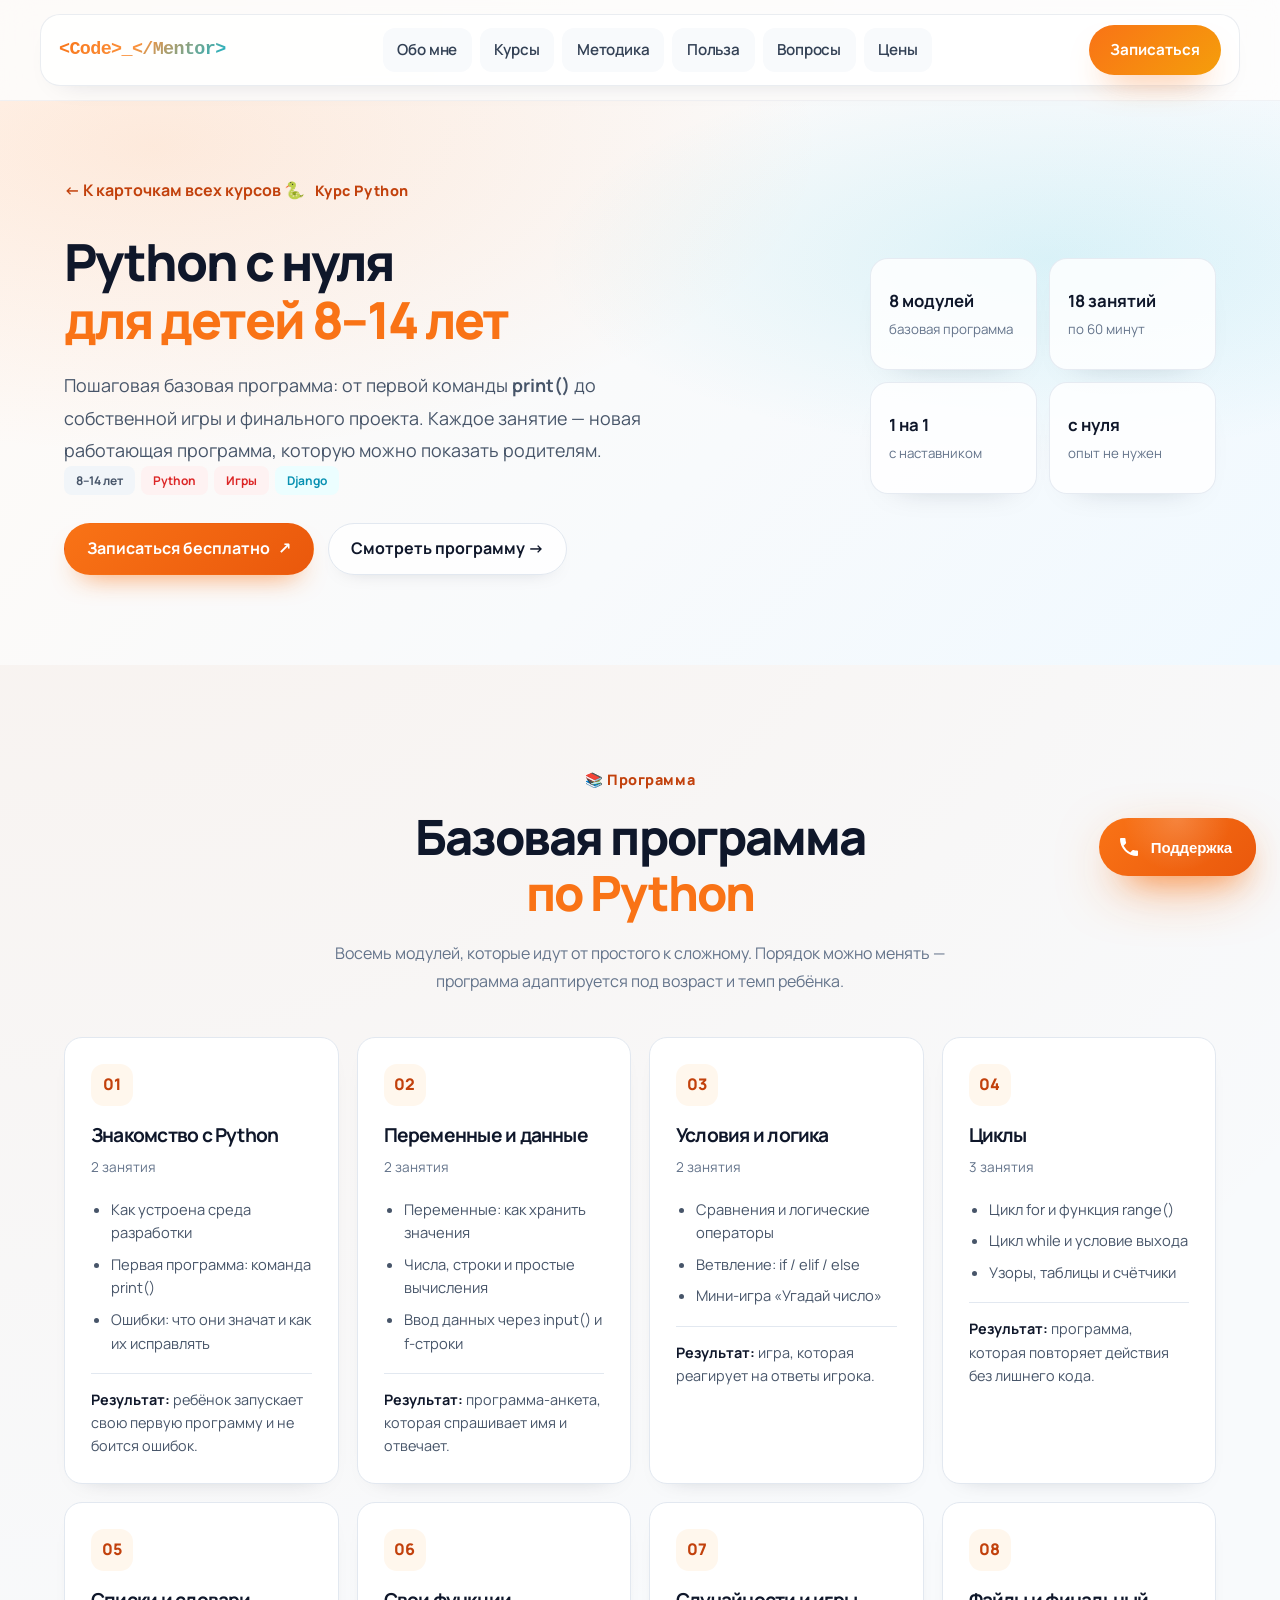
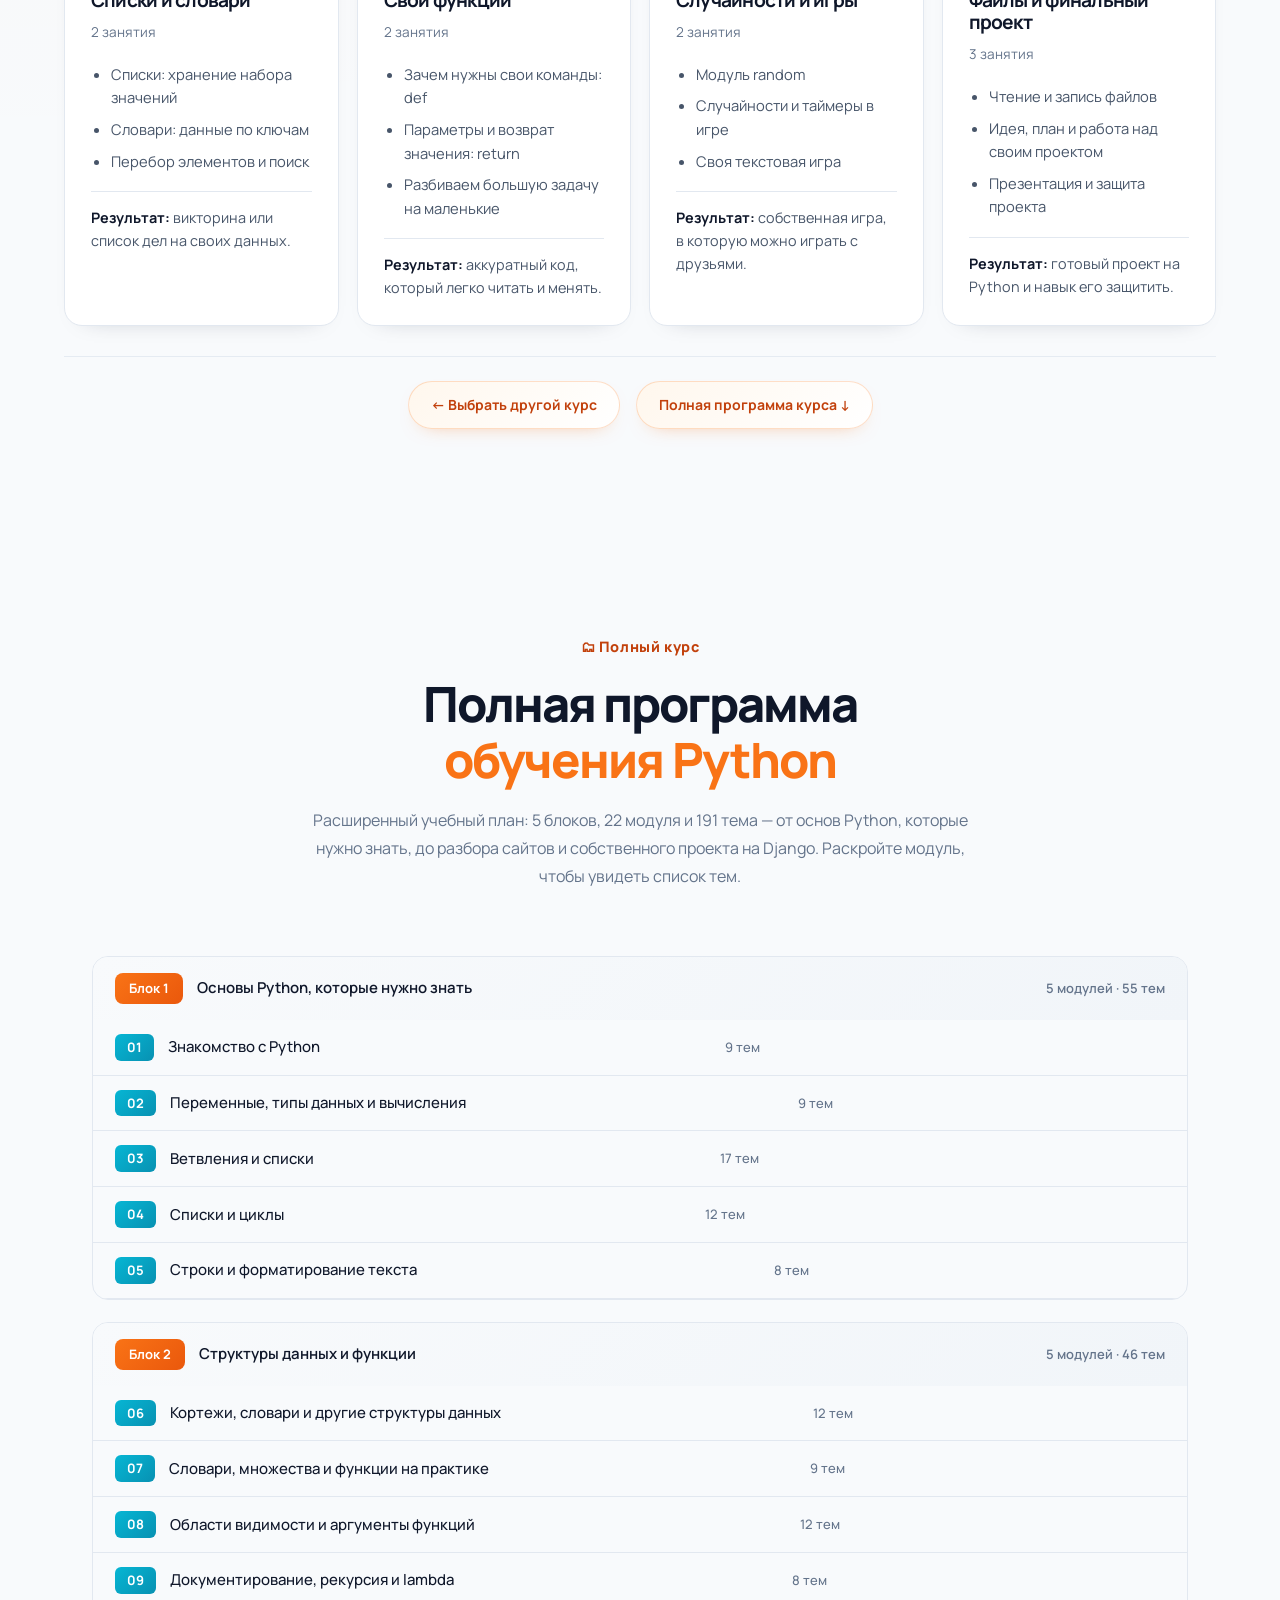
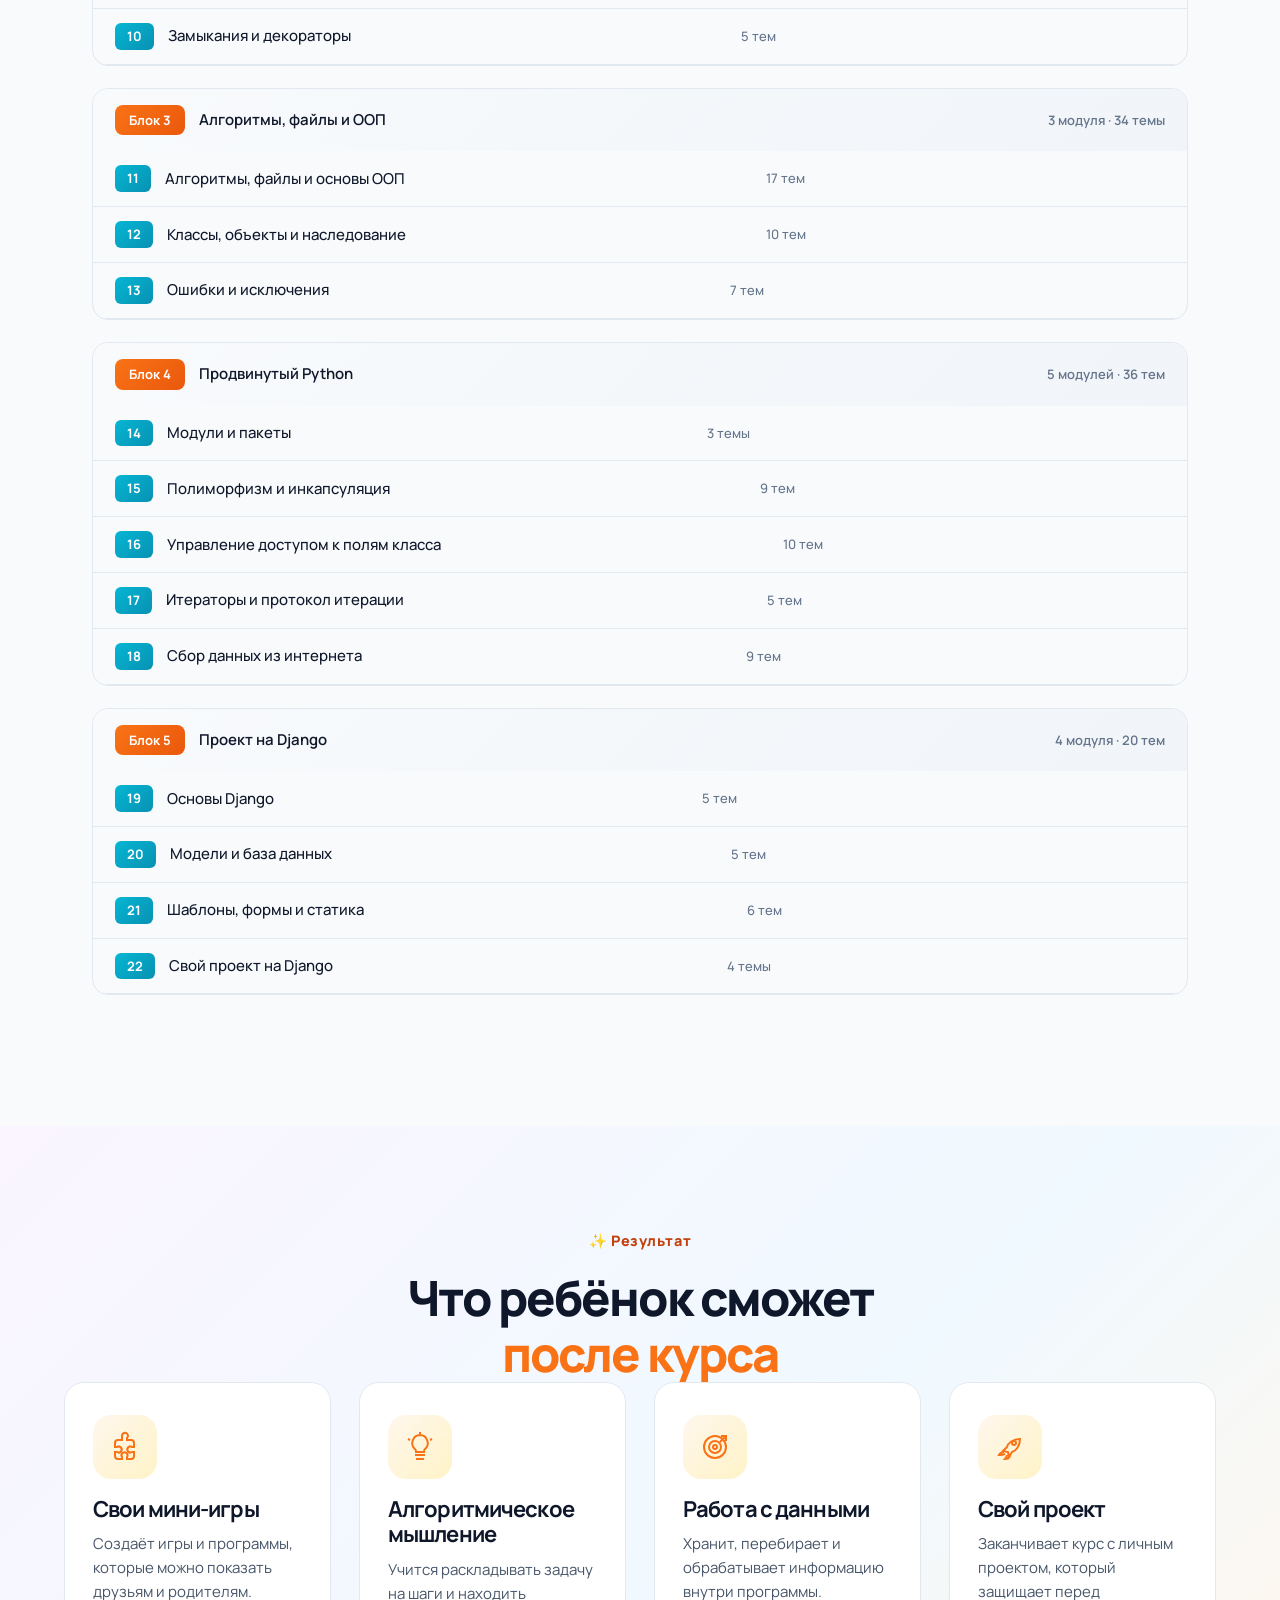
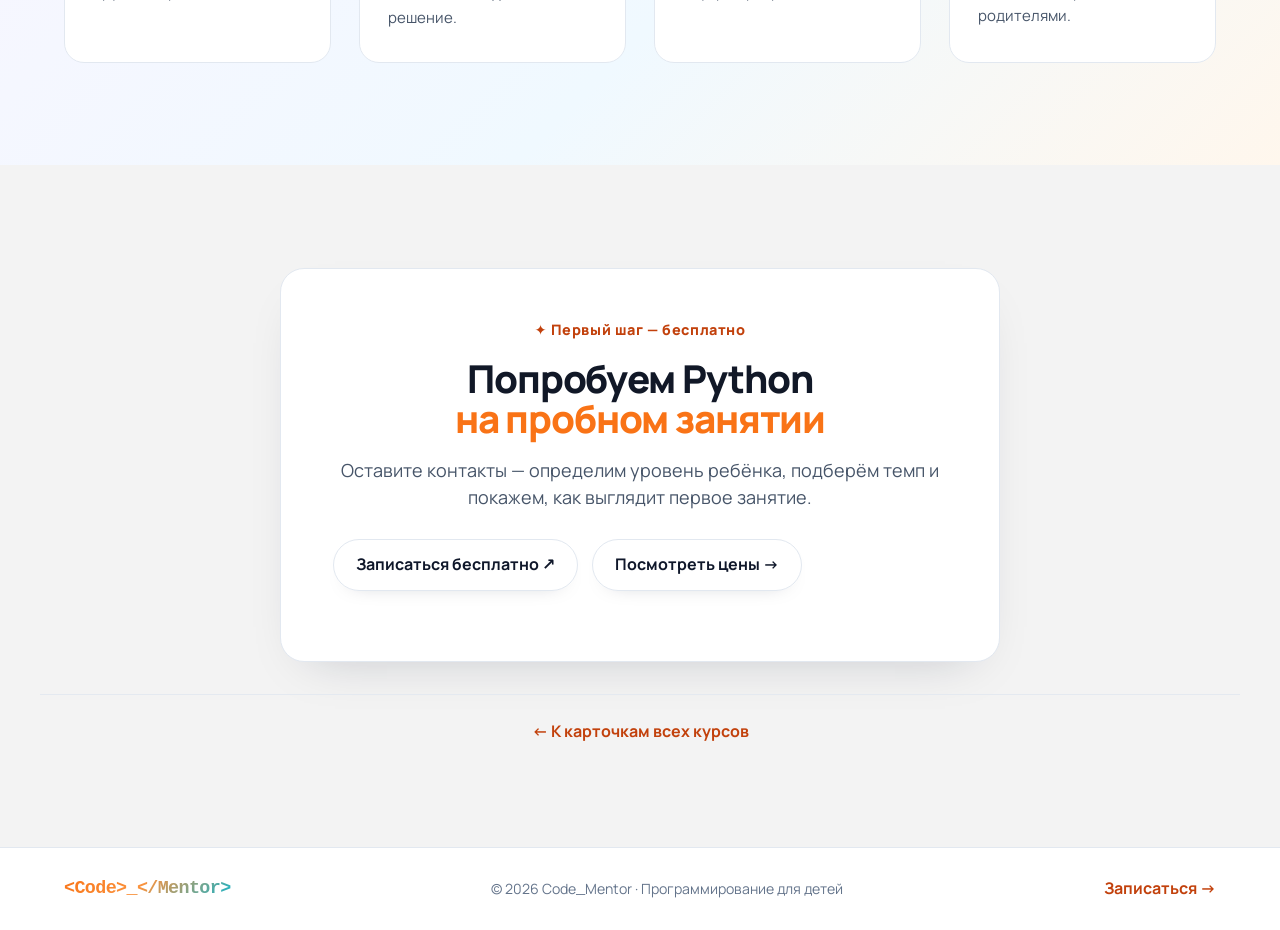
==== python.html @ 169d25e1 "Publish Code Mentor website Co-authored-by: Copilot <223556219+Copilot@users.noreply.github.com>" ====
<!doctype html>
<html lang="ru">

<head>
  <meta charset="utf-8">
  <meta name="viewport" content="width=device-width, initial-scale=1">
  <meta name="description"
    content="Базовая программа курса Python для детей 8–14 лет: 8 модулей от первой команды print() до собственной игры и финального проекта.">
  <title>Курс Python для детей — базовая программа | Code Mentor</title>
  <link rel="preconnect" href="https://fonts.googleapis.com">
  <link rel="preconnect" href="https://fonts.gstatic.com" crossorigin>
  <link href="https://fonts.googleapis.com/css2?family=Manrope:wght@400;500;600;700;800&display=swap" rel="stylesheet">
  <link rel="stylesheet" href="styles.css?v=20261029-5">
</head>

<body>
  <header class="header">
    <div class="container nav">
<a class="logo" href="index.html#home"><span class="logo-mark">&lt;Code&gt;_&lt;/Mentor&gt;</span></a>
      <nav>
        <a href="index.html#about">Обо мне</a>
        <a href="index.html#courses">Курсы</a>
        <a href="index.html#method">Методика</a>
        <a href="index.html#benefits">Польза</a>
        <a href="index.html#faq">Вопросы</a>
        <a href="index.html#prices">Цены</a>
      </nav>
      <a class="nav-button" href="index.html#signup">Записаться</a>
    </div>
  </header>

  <main>
    <section class="hero course-hero" id="python">
      <div class="container">
        <div class="course-intro">
          <a class="back-link" href="index.html#courses">← К карточкам всех курсов</a>
          <div class="eyebrow"><span class="eyebrow-icon" aria-hidden="true">🐍</span> Курс Python</div>
          <h1>Python с нуля<br><span>для детей 8–14 лет</span></h1>
          <p class="hero-text">Пошаговая базовая программа: от первой команды <b>print()</b> до собственной игры и
            финального проекта. Каждое занятие — новая работающая программа, которую можно показать родителям.</p>
          <div class="tech-icons" aria-label="Технологии курса">
            <span class="tech age">8–14 лет</span>
            <span class="tech python">Python</span>
            <span class="tech html">Игры</span>
            <span class="tech django">Django</span>
          </div>
          <div class="actions">
            <a class="btn primary" href="index.html#signup">Записаться бесплатно <b>↗</b></a>
            <a class="btn white" href="#program">Смотреть программу →</a>
          </div>
        </div>

        <div class="course-facts">
          <div><b>8 модулей</b><small>базовая программа</small></div>
          <div><b>18 занятий</b><small>по 60 минут</small></div>
          <div><b>1 на 1</b><small>с наставником</small></div>
          <div><b>с нуля</b><small>опыт не нужен</small></div>
        </div>
      </div>
    </section>

    <section class="section" id="program">
      <div class="container">
        <div class="center">
          <div class="eyebrow">📚 Программа</div>
          <h2>Базовая программа<br><span>по Python</span></h2>
          <p class="muted">Восемь модулей, которые идут от простого к сложному. Порядок можно менять — программа
            адаптируется под возраст и темп ребёнка.</p>
        </div>

        <div class="program-grid">
          <article class="program-card">
            <div class="number">01</div>
            <h3>Знакомство с Python</h3>
            <span class="module-meta">2 занятия</span>
            <ul>
              <li>Как устроена среда разработки</li>
              <li>Первая программа: команда print()</li>
              <li>Ошибки: что они значат и как их исправлять</li>
            </ul>
            <p class="program-result"><b>Результат:</b> ребёнок запускает свою первую программу и не боится ошибок.</p>
          </article>

          <article class="program-card">
            <div class="number">02</div>
            <h3>Переменные и данные</h3>
            <span class="module-meta">2 занятия</span>
            <ul>
              <li>Переменные: как хранить значения</li>
              <li>Числа, строки и простые вычисления</li>
              <li>Ввод данных через input() и f-строки</li>
            </ul>
            <p class="program-result"><b>Результат:</b> программа-анкета, которая спрашивает имя и отвечает.</p>
          </article>

          <article class="program-card">
            <div class="number">03</div>
            <h3>Условия и логика</h3>
            <span class="module-meta">2 занятия</span>
            <ul>
              <li>Сравнения и логические операторы</li>
              <li>Ветвление: if / elif / else</li>
              <li>Мини-игра «Угадай число»</li>
            </ul>
            <p class="program-result"><b>Результат:</b> игра, которая реагирует на ответы игрока.</p>
          </article>

          <article class="program-card">
            <div class="number">04</div>
            <h3>Циклы</h3>
            <span class="module-meta">3 занятия</span>
            <ul>
              <li>Цикл for и функция range()</li>
              <li>Цикл while и условие выхода</li>
              <li>Узоры, таблицы и счётчики</li>
            </ul>
            <p class="program-result"><b>Результат:</b> программа, которая повторяет действия без лишнего кода.</p>
          </article>

          <article class="program-card">
            <div class="number">05</div>
            <h3>Списки и словари</h3>
            <span class="module-meta">2 занятия</span>
            <ul>
              <li>Списки: хранение набора значений</li>
              <li>Словари: данные по ключам</li>
              <li>Перебор элементов и поиск</li>
            </ul>
            <p class="program-result"><b>Результат:</b> викторина или список дел на своих данных.</p>
          </article>

          <article class="program-card">
            <div class="number">06</div>
            <h3>Свои функции</h3>
            <span class="module-meta">2 занятия</span>
            <ul>
              <li>Зачем нужны свои команды: def</li>
              <li>Параметры и возврат значения: return</li>
              <li>Разбиваем большую задачу на маленькие</li>
            </ul>
            <p class="program-result"><b>Результат:</b> аккуратный код, который легко читать и менять.</p>
          </article>

          <article class="program-card">
            <div class="number">07</div>
            <h3>Случайности и игры</h3>
            <span class="module-meta">2 занятия</span>
            <ul>
              <li>Модуль random</li>
              <li>Случайности и таймеры в игре</li>
              <li>Своя текстовая игра</li>
            </ul>
            <p class="program-result"><b>Результат:</b> собственная игра, в которую можно играть с друзьями.</p>
          </article>

          <article class="program-card">
            <div class="number">08</div>
            <h3>Файлы и финальный проект</h3>
            <span class="module-meta">3 занятия</span>
            <ul>
              <li>Чтение и запись файлов</li>
              <li>Идея, план и работа над своим проектом</li>
              <li>Презентация и защита проекта</li>
            </ul>
            <p class="program-result"><b>Результат:</b> готовый проект на Python и навык его защитить.</p>
          </article>
        </div>

        <div class="course-program-actions">
          <a class="btn white" href="index.html#courses">← Выбрать другой курс</a>
          <a class="btn white" href="#full-program">Полная программа курса ↓</a>
        </div>
      </div>
    </section>

    <section class="section" id="full-program">
      <div class="container">
        <div class="center">
          <div class="eyebrow">🗂 Полный курс</div>
          <h2>Полная программа<br><span>обучения Python</span></h2>
          <p class="muted">Расширенный учебный план: 5 блоков, 22 модуля и 191 тема — от основ Python,
            которые нужно знать, до разбора сайтов и собственного проекта на Django. Раскройте модуль,
            чтобы увидеть список тем.</p>
        </div>

          <div class="syllabus">
            <div class="syllabus-block">
              <div class="syllabus-block-head">
                <span class="syllabus-block-num">Блок 1</span>
                <span class="syllabus-block-title">Основы Python, которые нужно знать</span>
                <span class="syllabus-block-count">5 модулей · 55 тем</span>
              </div>
              <details class="syllabus-item">
                <summary>
                  <span class="syllabus-num">01</span>
                  <span class="syllabus-title">Знакомство с Python</span>
                  <span class="syllabus-count">9 тем</span>
                  <span class="syllabus-arrow" aria-hidden="true"></span>
                </summary>
                <ul class="syllabus-topics">
                  <li>Что такое Python и где он применяется</li>
                  <li>Как убедиться, что интерпретатор уже установлен</li>
                  <li>Сильные и слабые стороны языка</li>
                  <li>Первая программа и запуск кода</li>
                  <li>Встроенная среда IDLE</li>
                  <li>Виртуальное окружение проекта</li>
                  <li>Редакторы кода: PyCharm</li>
                  <li>Контроль версий с помощью Git</li>
                  <li>Дополнительные материалы</li>
                </ul>
              </details>
              <details class="syllabus-item">
                <summary>
                  <span class="syllabus-num">02</span>
                  <span class="syllabus-title">Переменные, типы данных и вычисления</span>
                  <span class="syllabus-count">9 тем</span>
                  <span class="syllabus-arrow" aria-hidden="true"></span>
                </summary>
                <ul class="syllabus-topics">
                  <li>Переменные и присваивание значений</li>
                  <li>Основные типы данных</li>
                  <li>Системы счисления</li>
                  <li>Работа с целыми числами</li>
                  <li>Работа с дробными числами</li>
                  <li>Арифметические операции</li>
                  <li>Модуль math</li>
                  <li>Чтение данных с клавиатуры</li>
                  <li>Дополнительные материалы</li>
                </ul>
              </details>
              <details class="syllabus-item">
                <summary>
                  <span class="syllabus-num">03</span>
                  <span class="syllabus-title">Ветвления и списки</span>
                  <span class="syllabus-count">17 тем</span>
                  <span class="syllabus-arrow" aria-hidden="true"></span>
                </summary>
                <ul class="syllabus-topics">
                  <li>Операторы сравнения</li>
                  <li>Условная конструкция if</li>
                  <li>Ветка else</li>
                  <li>Вложенные условия</li>
                  <li>Множественный выбор</li>
                  <li>Логические операторы</li>
                  <li>Тернарная запись условия</li>
                  <li>Знакомство со списками</li>
                  <li>Обращение к элементам списка</li>
                  <li>Добавление элементов</li>
                  <li>Удаление элементов</li>
                  <li>Проверка наличия элемента</li>
                  <li>Длина списка</li>
                  <li>Сложение списков</li>
                  <li>Умножение списка на число</li>
                  <li>Срезы списков</li>
                  <li>Дополнительные материалы</li>
                </ul>
              </details>
              <details class="syllabus-item">
                <summary>
                  <span class="syllabus-num">04</span>
                  <span class="syllabus-title">Списки и циклы</span>
                  <span class="syllabus-count">12 тем</span>
                  <span class="syllabus-arrow" aria-hidden="true"></span>
                </summary>
                <ul class="syllabus-topics">
                  <li>Списки: повторение и новые приёмы</li>
                  <li>Присваивание значений срезам</li>
                  <li>Полезные методы списков</li>
                  <li>Встроенные функции min, max, all, any</li>
                  <li>Зачем нужны циклы</li>
                  <li>Цикл while</li>
                  <li>Дополнительные параметры print</li>
                  <li>Цикл for</li>
                  <li>Функция enumerate()</li>
                  <li>Функция range()</li>
                  <li>Модуль random</li>
                  <li>Дополнительные материалы</li>
                </ul>
              </details>
              <details class="syllabus-item">
                <summary>
                  <span class="syllabus-num">05</span>
                  <span class="syllabus-title">Строки и форматирование текста</span>
                  <span class="syllabus-count">8 тем</span>
                  <span class="syllabus-arrow" aria-hidden="true"></span>
                </summary>
                <ul class="syllabus-topics">
                  <li>Строка как последовательность символов</li>
                  <li>Что общего у строк со списками</li>
                  <li>Собственные методы строк</li>
                  <li>Форматирование текста</li>
                  <li>Метод format()</li>
                  <li>f-строки</li>
                  <li>Кодировки ASCII и UTF-8</li>
                  <li>Дополнительные материалы</li>
                </ul>
              </details>
            </div>
            <div class="syllabus-block">
              <div class="syllabus-block-head">
                <span class="syllabus-block-num">Блок 2</span>
                <span class="syllabus-block-title">Структуры данных и функции</span>
                <span class="syllabus-block-count">5 модулей · 46 тем</span>
              </div>
              <details class="syllabus-item">
                <summary>
                  <span class="syllabus-num">06</span>
                  <span class="syllabus-title">Кортежи, словари и другие структуры данных</span>
                  <span class="syllabus-count">12 тем</span>
                  <span class="syllabus-arrow" aria-hidden="true"></span>
                </summary>
                <ul class="syllabus-topics">
                  <li>Работа с байтами</li>
                  <li>Кортежи</li>
                  <li>Словари: первый взгляд</li>
                  <li>Какие значения подходят на роль ключа</li>
                  <li>Хешируемые типы данных</li>
                  <li>Вложенные структуры</li>
                  <li>Методы словарей</li>
                  <li>Дополнительные типы из модуля collections</li>
                  <li>OrderedDict</li>
                  <li>defaultdict</li>
                  <li>namedtuple</li>
                  <li>Дополнительные материалы</li>
                </ul>
              </details>
              <details class="syllabus-item">
                <summary>
                  <span class="syllabus-num">07</span>
                  <span class="syllabus-title">Словари, множества и функции на практике</span>
                  <span class="syllabus-count">9 тем</span>
                  <span class="syllabus-arrow" aria-hidden="true"></span>
                </summary>
                <ul class="syllabus-topics">
                  <li>Словари на практике</li>
                  <li>OrderedDict</li>
                  <li>Именованные кортежи</li>
                  <li>Операции над множествами</li>
                  <li>Множество set</li>
                  <li>Сравнение множеств</li>
                  <li>Неизменяемое множество frozenset</li>
                  <li>Функции: первый подход</li>
                  <li>Дополнительные материалы</li>
                </ul>
              </details>
              <details class="syllabus-item">
                <summary>
                  <span class="syllabus-num">08</span>
                  <span class="syllabus-title">Области видимости и аргументы функций</span>
                  <span class="syllabus-count">12 тем</span>
                  <span class="syllabus-arrow" aria-hidden="true"></span>
                </summary>
                <ul class="syllabus-topics">
                  <li>Локальные и глобальные переменные</li>
                  <li>Как передаются аргументы</li>
                  <li>Правило поиска имён LEGB</li>
                  <li>Именованные параметры</li>
                  <li>Значения по умолчанию</li>
                  <li>Переменное число позиционных аргументов</li>
                  <li>Переменное число именованных аргументов</li>
                  <li>Нюансы работы с аргументами</li>
                  <li>Распаковка кортежа в аргументы</li>
                  <li>Распаковка словаря в аргументы</li>
                  <li>Особенности использования функций</li>
                  <li>Дополнительные материалы</li>
                </ul>
              </details>
              <details class="syllabus-item">
                <summary>
                  <span class="syllabus-num">09</span>
                  <span class="syllabus-title">Документирование, рекурсия и lambda</span>
                  <span class="syllabus-count">8 тем</span>
                  <span class="syllabus-arrow" aria-hidden="true"></span>
                </summary>
                <ul class="syllabus-topics">
                  <li>Функция как аргумент другой функции</li>
                  <li>Документирование кода</li>
                  <li>Аннотации типов</li>
                  <li>Рекурсия: основные идеи</li>
                  <li>Анонимные функции lambda</li>
                  <li>Функции map, filter, zip</li>
                  <li>Генераторы и yield</li>
                  <li>Дополнительные материалы</li>
                </ul>
              </details>
              <details class="syllabus-item">
                <summary>
                  <span class="syllabus-num">10</span>
                  <span class="syllabus-title">Замыкания и декораторы</span>
                  <span class="syllabus-count">5 тем</span>
                  <span class="syllabus-arrow" aria-hidden="true"></span>
                </summary>
                <ul class="syllabus-topics">
                  <li>Замыкания</li>
                  <li>Декоратор без параметров</li>
                  <li>Декоратор с параметрами</li>
                  <li>Полезные приёмы и рекомендации</li>
                  <li>Дополнительные материалы</li>
                </ul>
              </details>
            </div>
            <div class="syllabus-block">
              <div class="syllabus-block-head">
                <span class="syllabus-block-num">Блок 3</span>
                <span class="syllabus-block-title">Алгоритмы, файлы и ООП</span>
                <span class="syllabus-block-count">3 модуля · 34 темы</span>
              </div>
              <details class="syllabus-item">
                <summary>
                  <span class="syllabus-num">11</span>
                  <span class="syllabus-title">Алгоритмы, файлы и основы ООП</span>
                  <span class="syllabus-count">17 тем</span>
                  <span class="syllabus-arrow" aria-hidden="true"></span>
                </summary>
                <ul class="syllabus-topics">
                  <li>Что такое алгоритм</li>
                  <li>Оценка сложности алгоритмов</li>
                  <li>Сортировка пузырьком</li>
                  <li>Линейный поиск</li>
                  <li>Бинарный поиск</li>
                  <li>Как выглядят разные сортировки</li>
                  <li>Файлы: основные понятия</li>
                  <li>Чтение и запись файлов</li>
                  <li>Менеджер контекста</li>
                  <li>Зачем нужно ООП</li>
                  <li>Принципы ООП</li>
                  <li>Полиморфизм</li>
                  <li>Инкапсуляция</li>
                  <li>Наследование</li>
                  <li>Абстракция</li>
                  <li>Классы и объекты</li>
                  <li>Дополнительные материалы</li>
                </ul>
              </details>
              <details class="syllabus-item">
                <summary>
                  <span class="syllabus-num">12</span>
                  <span class="syllabus-title">Классы, объекты и наследование</span>
                  <span class="syllabus-count">10 тем</span>
                  <span class="syllabus-arrow" aria-hidden="true"></span>
                </summary>
                <ul class="syllabus-topics">
                  <li>Класс и объект</li>
                  <li>Создание собственного класса</li>
                  <li>Атрибуты класса и экземпляра</li>
                  <li>Методы экземпляра</li>
                  <li>Изменение класса на ходу</li>
                  <li>Статические методы и методы класса</li>
                  <li>Конструирование объектов</li>
                  <li>Наследование</li>
                  <li>Ромбовидное наследование</li>
                  <li>Дополнительные материалы</li>
                </ul>
              </details>
              <details class="syllabus-item">
                <summary>
                  <span class="syllabus-num">13</span>
                  <span class="syllabus-title">Ошибки и исключения</span>
                  <span class="syllabus-count">7 тем</span>
                  <span class="syllabus-arrow" aria-hidden="true"></span>
                </summary>
                <ul class="syllabus-topics">
                  <li>Синтаксические ошибки и исключения</li>
                  <li>Зачем нужна обработка исключений</li>
                  <li>Конструкция try — except — else — finally</li>
                  <li>Операторы assert и raise</li>
                  <li>Практика применения try</li>
                  <li>Собственные исключения</li>
                  <li>Дополнительные материалы</li>
                </ul>
              </details>
            </div>
            <div class="syllabus-block">
              <div class="syllabus-block-head">
                <span class="syllabus-block-num">Блок 4</span>
                <span class="syllabus-block-title">Продвинутый Python</span>
                <span class="syllabus-block-count">5 модулей · 36 тем</span>
              </div>
              <details class="syllabus-item">
                <summary>
                  <span class="syllabus-num">14</span>
                  <span class="syllabus-title">Модули и пакеты</span>
                  <span class="syllabus-count">3 темы</span>
                  <span class="syllabus-arrow" aria-hidden="true"></span>
                </summary>
                <ul class="syllabus-topics">
                  <li>Как устроен модуль</li>
                  <li>Создание пакетов</li>
                  <li>Импорт и подключение</li>
                </ul>
              </details>
              <details class="syllabus-item">
                <summary>
                  <span class="syllabus-num">15</span>
                  <span class="syllabus-title">Полиморфизм и инкапсуляция</span>
                  <span class="syllabus-count">9 тем</span>
                  <span class="syllabus-arrow" aria-hidden="true"></span>
                </summary>
                <ul class="syllabus-topics">
                  <li>Полиморфизм на практике</li>
                  <li>Перегрузка операторов</li>
                  <li>Перегрузка операторов сравнения</li>
                  <li>Инкапсуляция в действии</li>
                  <li>Три уровня доступа</li>
                  <li>Публичный уровень</li>
                  <li>Защищённый уровень</li>
                  <li>Приватный уровень</li>
                  <li>Дополнительные материалы</li>
                </ul>
              </details>
              <details class="syllabus-item">
                <summary>
                  <span class="syllabus-num">16</span>
                  <span class="syllabus-title">Управление доступом к полям класса</span>
                  <span class="syllabus-count">10 тем</span>
                  <span class="syllabus-arrow" aria-hidden="true"></span>
                </summary>
                <ul class="syllabus-topics">
                  <li>Работа с атрибутами объектов</li>
                  <li>Специальные методы для атрибутов</li>
                  <li>Метод __getattr__</li>
                  <li>Функции getattr() и hasattr()</li>
                  <li>Метод __getattribute__</li>
                  <li>Метод __setattr__ и функция setattr()</li>
                  <li>Метод __delattr__</li>
                  <li>Свойства property</li>
                  <li>Дескрипторы и методы доступа</li>
                  <li>Геттер, сеттер и делитер</li>
                </ul>
              </details>
              <details class="syllabus-item">
                <summary>
                  <span class="syllabus-num">17</span>
                  <span class="syllabus-title">Итераторы и протокол итерации</span>
                  <span class="syllabus-count">5 тем</span>
                  <span class="syllabus-arrow" aria-hidden="true"></span>
                </summary>
                <ul class="syllabus-topics">
                  <li>Что такое итератор</li>
                  <li>Объекты среза slice()</li>
                  <li>Итерация на практике</li>
                  <li>Как сделать класс итерируемым</li>
                  <li>Дополнительные материалы</li>
                </ul>
              </details>
              <details class="syllabus-item">
                <summary>
                  <span class="syllabus-num">18</span>
                  <span class="syllabus-title">Сбор данных из интернета</span>
                  <span class="syllabus-count">9 тем</span>
                  <span class="syllabus-arrow" aria-hidden="true"></span>
                </summary>
                <ul class="syllabus-topics">
                  <li>Что такое парсинг сайтов</li>
                  <li>Какие бывают сайты по способу генерации контента</li>
                  <li>Эмуляция браузера через selenium</li>
                  <li>Библиотека requests и интернет-запросы</li>
                  <li>Разбор HTML и XML через Beautiful Soup</li>
                  <li>Извлечение данных со страницы</li>
                  <li>Сохранение результатов в CSV</li>
                  <li>Хранение данных в базе SQLite</li>
                  <li>Дополнительные материалы</li>
                </ul>
              </details>
            </div>
            <div class="syllabus-block">
              <div class="syllabus-block-head">
                <span class="syllabus-block-num">Блок 5</span>
                <span class="syllabus-block-title">Проект на Django</span>
                <span class="syllabus-block-count">4 модуля · 20 тем</span>
              </div>
              <details class="syllabus-item">
                <summary>
                  <span class="syllabus-num">19</span>
                  <span class="syllabus-title">Основы Django</span>
                  <span class="syllabus-count">5 тем</span>
                  <span class="syllabus-arrow" aria-hidden="true"></span>
                </summary>
                <ul class="syllabus-topics">
                  <li>Что такое Django и зачем он нужен</li>
                  <li>Установка и структура проекта</li>
                  <li>Запуск сервера разработки</li>
                  <li>Маршрутизация запросов (URL)</li>
                  <li>Первое приложение</li>
                </ul>
              </details>
              <details class="syllabus-item">
                <summary>
                  <span class="syllabus-num">20</span>
                  <span class="syllabus-title">Модели и база данных</span>
                  <span class="syllabus-count">5 тем</span>
                  <span class="syllabus-arrow" aria-hidden="true"></span>
                </summary>
                <ul class="syllabus-topics">
                  <li>Что такое модель данных</li>
                  <li>Настройка базы данных</li>
                  <li>Миграции</li>
                  <li>Связи между моделями</li>
                  <li>Админ-панель Django</li>
                </ul>
              </details>
              <details class="syllabus-item">
                <summary>
                  <span class="syllabus-num">21</span>
                  <span class="syllabus-title">Шаблоны, формы и статика</span>
                  <span class="syllabus-count">6 тем</span>
                  <span class="syllabus-arrow" aria-hidden="true"></span>
                </summary>
                <ul class="syllabus-topics">
                  <li>Шаблоны и вывод данных</li>
                  <li>Наследование шаблонов</li>
                  <li>Формы и проверка данных</li>
                  <li>Пользователи и вход на сайт</li>
                  <li>Подключение стилей и изображений</li>
                  <li>Отправка писем</li>
                </ul>
              </details>
              <details class="syllabus-item">
                <summary>
                  <span class="syllabus-num">22</span>
                  <span class="syllabus-title">Свой проект на Django</span>
                  <span class="syllabus-count">4 темы</span>
                  <span class="syllabus-arrow" aria-hidden="true"></span>
                </summary>
                <ul class="syllabus-topics">
                  <li>Идея и план проекта</li>
                  <li>Разработка основных страниц</li>
                  <li>Тестирование и доработка</li>
                  <li>Защита проекта</li>
                </ul>
              </details>
            </div>
          </div>
      </div>
    </section>

    <section class="section lavender" id="skills">
      <div class="container">
        <div class="center">
          <div class="eyebrow">✨ Результат</div>
          <h2>Что ребёнок сможет<br><span>после курса</span></h2>
        </div>
        <div class="benefits">
          <div><span class="benefit-icon" aria-hidden="true">
              <svg viewBox="0 0 32 32">
                <path
                  d="M13 5a3 3 0 1 1 5 2v2h4a3 3 0 0 1 3 3v4h-2a3 3 0 1 0 0 5h2v4a3 3 0 0 1-3 3h-4v-2a3 3 0 1 0-5 0v2H9a3 3 0 0 1-3-3v-4h2a3 3 0 1 0 0-5H6v-4a3 3 0 0 1 3-3h4V5Z" />
              </svg>
            </span>
            <h3>Свои мини-игры</h3>
            <p>Создаёт игры и программы, которые можно показать друзьям и родителям.</p>
          </div>
          <div><span class="benefit-icon" aria-hidden="true">
              <svg viewBox="0 0 32 32">
                <path d="M11 24h10M12 28h8M16 4a8 8 0 0 0-5 14c1 .8 1 2 1 3h8c0-1 0-2.2 1-3a8 8 0 0 0-5-14Z" />
                <path d="M16 1v2M4 8l2 1M28 8l-2 1" />
              </svg>
            </span>
            <h3>Алгоритмическое мышление</h3>
            <p>Учится раскладывать задачу на шаги и находить решение.</p>
          </div>
          <div><span class="benefit-icon" aria-hidden="true">
              <svg viewBox="0 0 32 32">
                <circle cx="16" cy="16" r="11" />
                <circle cx="16" cy="16" r="6" />
                <circle cx="16" cy="16" r="2" />
                <path d="m21 11 6-6M22 5h5v5" />
              </svg>
            </span>
            <h3>Работа с данными</h3>
            <p>Хранит, перебирает и обрабатывает информацию внутри программы.</p>
          </div>
          <div><span class="benefit-icon" aria-hidden="true">
              <svg viewBox="0 0 32 32">
                <path d="M18 21c4-1 8-6 8-13-7 0-12 4-13 8l-4 4 5 1 1 5 3-5Z" />
                <circle cx="20" cy="12" r="2" />
                <path d="M10 21c-2 0-4 1-5 3 2 0 4 0 6-1M13 24c0 2-1 3-2 4 2 0 4-1 5-3" />
              </svg>
            </span>
            <h3>Свой проект</h3>
            <p>Заканчивает курс с личным проектом, который защищает перед родителями.</p>
          </div>
        </div>
      </div>
    </section>

    <section class="section signup" id="cta">
      <div class="container signup-card">
        <div>
          <div class="eyebrow light">✦ Первый шаг — бесплатно</div>
          <h2>Попробуем Python<br><span>на пробном занятии</span></h2>
          <p>Оставите контакты — определим уровень ребёнка, подберём темп и покажем, как выглядит первое занятие.</p>
        </div>
        <div class="actions">
          <a class="btn white" href="index.html#signup">Записаться бесплатно ↗</a>
          <a class="btn white" href="index.html#prices">Посмотреть цены →</a>
        </div>
      </div>
      <div class="container back-row">
        <a class="back-link" href="index.html#courses">← К карточкам всех курсов</a>
      </div>
    </section>
  </main>

  <footer>
    <div class="container footer-inner"><a class="logo" href="index.html#home"><span class="logo-mark">&lt;Code&gt;_&lt;/Mentor&gt;</span></a><span>© 2026 Code_Mentor · Программирование для детей</span><a
        href="index.html#signup">Записаться →</a>
    </div>
  </footer>

  <aside class="contact-widget" aria-label="Контакты преподавателя">
    <div class="contact-panel" id="contactPanel" hidden>
      <button class="contact-close" type="button" aria-label="Закрыть окно контактов">×</button>
      <span class="contact-kicker">Связаться со мной</span>
      <h2>Обсудим занятия<br><span>для вашего ребёнка</span></h2>
      <p>Расскажите о возрасте и интересах ребёнка — подберём подходящий формат обучения.</p>
      <a class="contact-action" href="index.html#signup">Оставить заявку <span>↗</span></a>
    </div>
    <button class="contact-toggle" type="button" aria-expanded="false" aria-controls="contactPanel">
      <span class="contact-toggle-icon" aria-hidden="true">✦</span>
      <span>Контакты</span>
    </button>
  </aside>

  <script src="script.js"></script>
  <div class="support-widget" id="supportWidget">
    <div class="support-panel" id="supportPanel">
      <div class="support-header">
        <div class="support-header-avatar">&lt;/&gt;</div>
        <div class="support-header-info">
          <div class="support-header-title">Поддержка</div>
          <div class="support-header-brand"><span>&lt;Code&gt;_</span><span>&lt;/Mentor&gt;</span></div>
          <div class="support-header-status"><span class="support-header-dot"></span><span>Онлайн</span></div>
        </div>
        <button class="support-header-close" type="button" id="supportClose" aria-label="Свернуть">
          <svg width="18" height="18" viewBox="0 0 18 18" fill="currentColor"><path d="M4.5 7.5L9 12l4.5-4.5" stroke="currentColor" stroke-width="1.5" stroke-linecap="round" stroke-linejoin="round" fill="none"/></svg>
        </button>
      </div>
      <div class="support-tabs" role="tablist">
        <button class="support-tab active" type="button" data-tab="contacts" role="tab" aria-selected="true">
          <svg viewBox="0 0 24 24" fill="currentColor"><path d="M6.62 10.79a15.05 15.05 0 0 0 6.59 6.59l2.2-2.2a1 1 0 0 1 1.01-.24 11.36 11.36 0 0 0 3.58.57 1 1 0 0 1 1 1V20a1 1 0 0 1-1 1A17 17 0 0 1 3 4a1 1 0 0 1 1-1h3.5a1 1 0 0 1 1 1 11.36 11.36 0 0 0 .57 3.58 1 1 0 0 1-.24 1.01Z"/></svg>Контакты
        </button>
      </div>
      <div class="support-panes">
        <div class="support-pane active" data-pane="contacts" role="tabpanel">
          <div class="support-contacts">
            <div class="support-contacts-head">
              <span class="support-contacts-kicker">Связаться со мной</span>
              <div class="support-contacts-title">Обсудим занятия<br><span>для вашего ребёнка</span></div>
              <p class="support-contacts-text">Расскажите о возрасте и интересах ребёнка — подберём подходящий формат обучения и ответим на все вопросы.</p>
            </div>
            <div class="support-contacts-list">
              <a class="support-contact-card" href="https://t.me/" target="_blank" rel="noopener">
                <div class="support-contact-icon"><svg viewBox="0 0 24 24" fill="currentColor"><path d="M9.78 18.65l.28-4.23 7.68-6.92c.34-.31-.07-.46-.52-.19L7.74 13.3 3.64 12c-.88-.28-.89-.88.2-1.3l15.97-6.16c.73-.33 1.43.18 1.15 1.3l-2.72 12.81c-.19.91-.74 1.13-1.5.71L12.6 16.3l-1.99 1.93c-.23.23-.42.42-.83.42z"/></svg></div>
                <div class="support-contact-info"><span class="support-contact-label">Telegram</span><span class="support-contact-value">@code_mentor</span></div>
              </a>
              <a class="support-contact-card" href="tel:+70000000000">
                <div class="support-contact-icon"><svg viewBox="0 0 24 24" fill="currentColor"><path d="M6.62 10.79a15.05 15.05 0 0 0 6.59 6.59l2.2-2.2a1 1 0 0 1 1.01-.24 11.36 11.36 0 0 0 3.58.57 1 1 0 0 1 1 1V20a1 1 0 0 1-1 1A17 17 0 0 1 3 4a1 1 0 0 1 1-1h3.5a1 1 0 0 1 1 1 11.36 11.36 0 0 0 .57 3.58 1 1 0 0 1-.24 1.01Z"/></svg></div>
                <div class="support-contact-info"><span class="support-contact-label">Телефон</span><span class="support-contact-value">+7 (000) 000-00-00</span></div>
              </a>
            </div>
            <a class="support-contacts-action" href="index.html#signup">Оставить заявку <span>↗</span></a>
          </div>
        </div>
      </div>
    </div>
    <button class="support-toggle" type="button" id="supportToggle" aria-expanded="false" aria-controls="supportPanel">
      <span class="support-toggle-icon"><svg viewBox="0 0 24 24"><path d="M6.62 10.79a15.05 15.05 0 0 0 6.59 6.59l2.2-2.2a1 1 0 0 1 1.01-.24 11.36 11.36 0 0 0 3.58.57 1 1 0 0 1 1 1V20a1 1 0 0 1-1 1A17 17 0 0 1 3 4a1 1 0 0 1 1-1h3.5a1 1 0 0 1 1 1 11.36 11.36 0 0 0 .57 3.58 1 1 0 0 1-.24 1.01Z"/></svg></span>
      <span class="support-toggle-label">Поддержка</span>
    </button>
  </div>
  <script>
    document.addEventListener('DOMContentLoaded', function () {
      var widget = document.getElementById('supportWidget');
      var toggle = document.getElementById('supportToggle');
      var panel = document.getElementById('supportPanel');
      var closeBtn = document.getElementById('supportClose');
      var tabs = document.querySelectorAll('.support-tab');
      var panes = document.querySelectorAll('.support-pane');
      if (!widget || !toggle || !panel) return;
      function openWidget(){ widget.classList.add('open'); toggle.setAttribute('aria-expanded','true'); }
      function closeWidget(){ widget.classList.remove('open'); toggle.setAttribute('aria-expanded','false'); }
      toggle.addEventListener('click', function(){ widget.classList.contains('open') ? closeWidget() : openWidget(); });
      if (closeBtn) closeBtn.addEventListener('click', closeWidget);
      document.addEventListener('keydown', function(e){ if (e.key === 'Escape') closeWidget(); });
      tabs.forEach(function(tab){
        tab.addEventListener('click', function(){
          var target = tab.dataset.tab;
          tabs.forEach(function(t){ t.classList.toggle('active', t === tab); t.setAttribute('aria-selected', t === tab ? 'true' : 'false'); });
          panes.forEach(function(p){ p.classList.toggle('active', p.dataset.pane === target); });
        });
      });
    });
  </script>
  </body>

</html>
---- styles.css ----
﻿:root {
    --ink: #0f172a;
    --muted: #f1f5f9;
    --accent: #f97316;
    --accent2: #06b6d4;
    --lav: #faf5ff;
    --line: #e2e8f0;
    --white: #fff;
    --bg: #f8fafc;
    --bg-soft: #fff7ed;
    --shadow: 0 22px 52px -24px rgba(15, 23, 42, .22);
    --font: "Manrope", system-ui, sans-serif;
}

* { box-sizing: border-box; margin: 0; padding: 0; }
html { scroll-behavior: smooth; }
body {
    font-family: var(--font);
    color: var(--ink);
    line-height: 1.6;
    background:
        radial-gradient(circle at top left, rgba(249,115,22,.08), transparent 30%),
        radial-gradient(circle at bottom right, rgba(6,182,212,.08), transparent 22%),
        var(--bg);
}
a { color: inherit; text-decoration: none; }
img { max-width: 100%; display: block; }
.container { max-width: 1200px; margin: 0 auto; padding: 0 24px; }

/* Header */
.header {
    position: sticky;
    top: 0;
    z-index: 100;
    padding: 14px 0;
    background: rgba(255,255,255,.7);
    backdrop-filter: blur(14px);
    -webkit-backdrop-filter: blur(14px);
    border-bottom: 1px solid rgba(148, 163, 184, .12);
    transition: padding .25s ease, box-shadow .25s ease, background .25s ease;
}
.header.scrolled {
    padding: 10px 0;
    background: rgba(255,255,255,.9);
    box-shadow: 0 12px 30px -22px rgba(15, 23, 42, .25);
}
.nav {
    display: flex;
    align-items: center;
    justify-content: space-between;
    gap: 18px;
    min-height: 72px;
    padding: 10px 18px;
    background: rgba(255,255,255,.82);
    border: 1px solid rgba(148,163,184,.2);
    border-radius: 20px;
    box-shadow: 0 12px 30px -22px rgba(15,23,42,.22);
    transition: min-height .25s ease, padding .25s ease, border-color .25s ease;
}
.header.scrolled .nav {
    min-height: 62px;
    padding: 8px 14px;
}
.nav nav {
    display: flex;
    align-items: center;
    justify-content: center;
    gap: 8px;
    flex: 1;
}
.nav nav a {
    display: inline-flex;
    align-items: center;
    justify-content: center;
    min-height: 42px;
    padding: 0.55rem 0.85rem;
    border: 1px solid transparent;
    border-radius: 12px;
    background: #f8fafc;
    color: #334155;
    font-size: 0.95rem;
    font-weight: 600;
    letter-spacing: -.01em;
    white-space: nowrap;
    transition: color .2s ease, background .2s ease, border-color .2s ease,
        box-shadow .2s ease, transform .2s ease;
}
.nav nav a:hover {
    transform: translateY(-2px);
    border-color: rgba(249,115,22,.2);
    background: #fff7ed;
    color: #c2410c;
    box-shadow: 0 8px 18px -12px rgba(249,115,22,.7);
}
.nav nav a:focus-visible {
    outline: 3px solid rgba(249,115,22,.35);
    outline-offset: 2px;
    border-color: var(--accent);
    background: #fff7ed;
    color: #c2410c;
}
.logo {
    display: inline-flex;
    align-items: center;
    gap: 10px;
    font-weight: 800;
    font-size: 1.3rem;
    letter-spacing: -.03em;
    color: var(--ink);
    white-space: nowrap;
}
.logo-mark {
    color: var(--accent);
    background: linear-gradient(135deg, var(--accent), #fb923c 45%, var(--accent2));
    -webkit-background-clip: text;
    background-clip: text;
    -webkit-text-fill-color: transparent;
    font-family: ui-monospace, monospace;
    font-size: 1.15rem;
    text-shadow: 0 0 0 rgba(0,0,0,0);
}
.nav-button {
    display: inline-flex;
    align-items: center;
    justify-content: center;
    padding: 0.8rem 1.3rem;
    border-radius: 999px;
    background: linear-gradient(135deg, var(--accent), #f59e0b);
    color: var(--white);
    font-weight: 700;
    font-size: 0.95rem;
    box-shadow: 0 18px 35px -18px rgba(249,115,22,.8);
    transition: transform .2s ease, box-shadow .2s ease;
}
.nav-button:hover,
.nav-button:focus-visible {
    transform: translateY(-2px);
    box-shadow: 0 22px 40px -18px rgba(249,115,22,.9);
}
.support-widget { position: fixed; right: 24px; bottom: 24px; z-index: 9999; display: flex; flex-direction: column; align-items: flex-end; gap: 14px; font-family: var(--font); }
.support-toggle { display: inline-flex; align-items: center; gap: 10px; height: 58px; padding: 0 24px 0 18px; border: 0; border-radius: 999px; background: linear-gradient(135deg, var(--accent), #ea580c); color: #fff; cursor: pointer; box-shadow: 0 18px 60px -18px rgba(249,115,22,.9); transition: transform .2s ease, box-shadow .2s ease; position: relative; overflow: hidden; }
.support-toggle::after { content: ""; position: absolute; inset: 0; background: radial-gradient(circle at top, rgba(255,255,255,.18), transparent 55%); pointer-events: none; }
.support-toggle:hover { transform: translateY(-4px); box-shadow: 0 22px 70px -16px rgba(249,115,22,.95); }
.support-toggle:active { transform: translateY(-1px); }
.support-toggle-icon { position: relative; z-index: 1; display: flex; align-items: center; justify-content: center; }
.support-toggle-icon svg { width: 24px; height: 24px; fill: #fff; }
.support-toggle-label { position: relative; z-index: 1; font-weight: 700; font-size: 15px; letter-spacing: -.01em; }
.support-panel { display: none; width: min(380px, calc(100vw - 32px)); background: #fff; border: 1px solid rgba(148,163,184,.18); border-radius: 18px; box-shadow: 0 60px 120px -60px rgba(15,23,42,.6); overflow: hidden; flex-direction: column; transform-origin: bottom right; animation: support-slide-up .28s cubic-bezier(.25,.8,.25,1); }
.support-widget.open .support-panel { display: flex; }
@keyframes support-slide-up { from { opacity: 0; transform: translateY(16px) scale(.98); } to { opacity: 1; transform: translateY(0) scale(1); } }
.support-header { display: flex; align-items: center; gap: 12px; padding: 14px 18px; background: linear-gradient(135deg, var(--accent), #ea580c); color: #fff; }
.support-header-avatar { width: 42px; height: 42px; border-radius: 50%; background: radial-gradient(circle, rgba(255,255,255,.95), rgba(255,255,255,.6)); color: var(--accent); display: flex; align-items: center; justify-content: center; font-weight: 800; font-size: 16px; }
.support-header-info { display: flex; flex-direction: column; gap: 2px; }
.support-header-title { font-weight: 700; font-size: 15px; }
.support-header-brand { display: flex; font-family: ui-monospace, monospace; font-size: 13px; font-weight: 800; line-height: 1.2; letter-spacing: -.04em; }
.support-header-brand span:first-child { color: #fff; }
.support-header-brand span:last-child { color: #a5f3fc; }
.support-header-status { display: inline-flex; align-items: center; gap: 6px; font-size: 12px; opacity: .95; }
.support-header-dot { width: 7px; height: 7px; border-radius: 50%; background: #22c55e; }
.support-header-close { margin-left: auto; width: 34px; height: 34px; border: 0; border-radius: 50%; background: transparent; color: #fff; display: flex; align-items: center; justify-content: center; cursor: pointer; opacity: .85; }
.support-header-close:hover { opacity: 1; background: rgba(255,255,255,.18); }
.support-tabs { display: grid; grid-template-columns: 1fr; background: linear-gradient(90deg, rgba(249,115,22,.08), rgba(6,182,212,.06)); border-bottom: 1px solid rgba(226,232,240,.9); }
.support-tab { border: 0; background: transparent; padding: 11px 16px; font-weight: 600; font-size: 14px; color: #475569; cursor: pointer; display: inline-flex; align-items: center; justify-content: center; gap: 8px; position: relative; }
.support-tab.active { color: var(--accent); }
.support-tab.active::after { content: ""; position: absolute; left: 16px; right: 16px; bottom: -1px; height: 2px; border-radius: 999px; background: linear-gradient(90deg, var(--accent), #ea580c); }
.support-tab svg { width: 18px; height: 18px; }
.support-panes { position: relative; }
.support-pane { display: none; flex-direction: column; }
.support-pane.active { display: flex; }
.support-chat-body { display: flex; flex-direction: column; gap: 16px; padding: 18px 18px 16px; background: #fff; }
.support-thread { display: flex; flex-direction: column; gap: 12px; max-height: 290px; overflow-y: auto; padding-right: 4px; }
.support-thread::-webkit-scrollbar { width: 6px; }
.support-thread::-webkit-scrollbar-thumb { background: rgba(148,163,184,.4); border-radius: 999px; }
.support-message { display: flex; align-items: flex-start; gap: 10px; }
.support-message-avatar { width: 34px; height: 34px; margin-top: 4px; border-radius: 50%; background: linear-gradient(135deg, rgba(249,115,22,.18), rgba(6,182,212,.18)); color: var(--accent); display: flex; align-items: center; justify-content: center; font-weight: 700; font-size: 14px; }
.support-message-bubble { display: flex; flex-direction: column; gap: 6px; max-width: 78%; }
.support-message-content { padding: 12px 16px; border: 1px solid rgba(249,115,22,.22); border-radius: 16px 16px 16px 6px; background: linear-gradient(135deg, #fff7ed, #fff); color: var(--ink); font-size: 14px; line-height: 1.6; }
.support-message-time { align-self: flex-start; font-size: 11px; color: #94a3b8; }
.support-composer { display: flex; flex-direction: column; gap: 10px; padding-top: 14px; border-top: 1px solid rgba(226,232,240,.8); }
.support-composer-row { display: flex; gap: 10px; align-items: flex-end; }
.support-composer-field { flex: 1 1 auto; }
.support-composer-input { width: 100%; padding: 10px 18px; border: 1px solid rgba(148,163,184,.4); border-radius: 999px; background: #f8fafc; font-family: inherit; font-size: 14px; }
.support-composer-input:focus { outline: none; border-color: var(--accent); background: #fff; box-shadow: 0 0 0 4px rgba(249,115,22,.1); }
.support-composer-send { width: 44px; height: 44px; border: 0; border-radius: 50%; background: linear-gradient(135deg, var(--accent), #ea580c); color: #fff; display: flex; align-items: center; justify-content: center; cursor: pointer; }
.support-composer-send svg { width: 20px; height: 20px; fill: #fff; }
.support-composer-hint { text-align: center; font-size: 11px; color: #94a3b8; }
.support-contacts { display: flex; flex-direction: column; gap: 16px; padding: 20px 22px 22px; background: radial-gradient(circle at top, #fff7ed 0%, #fff 60%); }
.support-contacts-head { display: flex; flex-direction: column; gap: 6px; }
.support-contacts-kicker { text-transform: uppercase; letter-spacing: .12em; font-size: 11px; font-weight: 700; color: var(--accent); }
.support-contacts-title { font-size: 22px; font-weight: 800; letter-spacing: -.02em; }
.support-contacts-title span { color: var(--accent); }
.support-contacts-text { color: #475569; font-size: 14px; line-height: 1.6; }
.support-contacts-list { display: grid; gap: 10px; }
.support-contact-card { display: flex; align-items: center; gap: 12px; padding: 12px 14px; border: 1px solid rgba(226,232,240,.9); border-radius: 12px; background: rgba(255,255,255,.85); color: var(--ink); }
.support-contact-card:hover { border-color: rgba(249,115,22,.45); }
.support-contact-icon { width: 40px; height: 40px; border-radius: 12px; background: linear-gradient(135deg, rgba(249,115,22,.12), rgba(6,182,212,.12)); color: var(--accent); display: flex; align-items: center; justify-content: center; }
.support-contact-icon svg { width: 20px; height: 20px; fill: currentColor; }
.support-contact-info { display: flex; flex-direction: column; }
.support-contact-label { font-size: 11px; letter-spacing: .08em; text-transform: uppercase; color: #64748b; }
.support-contact-value { font-size: 14px; font-weight: 700; }
.support-contacts-action { display: inline-flex; align-items: center; justify-content: center; gap: 8px; padding: 12px 18px; border-radius: 12px; background: linear-gradient(135deg, var(--accent), #ea580c); color: #fff; font-weight: 700; }
.support-contacts-action span { font-size: 18px; }
@media (max-width: 980px) {
  .support-widget { right: 16px; bottom: 16px; }
  .support-toggle { height: 54px; padding: 0 20px 0 16px; }
  .support-panel { width: calc(100vw - 24px); border-radius: 16px; }
}
/* Courses */
.cards { display: grid; max-width: 960px; margin-inline: auto; grid-template-columns: repeat(auto-fit, minmax(240px, 1fr)); gap: 18px; }
.course { display: flex; flex-direction: column; background: #fff; border: 1px solid var(--line); border-radius: 16px; padding: 20px; transition: transform .3s cubic-bezier(.2,.8,.2,1), box-shadow .3s, border-color .3s; position: relative; overflow: hidden; animation: fadeUp .6s ease both; }
.course::before, .course::after { content: none !important; display: none !important; background: none !important; }
.course:nth-child(1) { animation-delay: .1s; }
.course:nth-child(2) { animation-delay: .2s; }
.course:nth-child(3) { animation-delay: .3s; }
.course-art { position: absolute; z-index: 0; top: 8px; right: 4px; width: 64px; height: auto; opacity: .8; pointer-events: none; transition: transform .35s ease, opacity .35s ease; }
.course > :not(.course-art) { position: relative; z-index: 1; }
.course:hover .course-art { transform: translate(-3px, 3px) scale(1.05); opacity: 1; }
.course:hover { transform: translateY(-4px); box-shadow: 0 16px 32px -14px rgba(15,23,42,.18); background: linear-gradient(160deg, #fff 0%, #fff7ed 40%, #ecfeff 100%); border-color: var(--line); }
.course .icon { width: 44px; height: 44px; border-radius: 12px; display: flex; align-items: center; justify-content: center; font-weight: 800; font-size: 20px; margin-bottom: 12px; transition: transform .3s; }
.course:hover .icon { transform: rotate(-6deg) scale(1.08); }
.course .icon.py { background: linear-gradient(135deg, #fef2f2, #fee2e2); color: #dc2626; }
.course .icon.web { background: linear-gradient(135deg, #eff6ff, #dbeafe); color: #2563eb; }
.course .icon.roblox { background: linear-gradient(135deg, #ecfeff, #cffafe); color: #0891b2; }
.course em { display: block; font-size: 13px; color: #64748b; margin-bottom: 8px; font-weight: 500; }
.course h3 { margin-bottom: 7px; font-size: 20px; }
.course p { color: #475569; font-size: 13px; margin-bottom: 12px; }
.course a { color: var(--accent); font-weight: 600; font-size: 14px; display: inline-flex; align-items: center; gap: 4px; transition: gap .2s; }
.course > a { margin-top: auto; }
.course a:hover { gap: 8px; }
.tech-icons { display: flex; gap: 6px; margin-bottom: 12px; flex-wrap: wrap; }
.tech { padding: 5px 12px; border-radius: 8px; font-size: 12px; font-weight: 700; transition: transform .2s; }
.tech:hover { transform: translateY(-2px); }
.tech.age { background: #f1f5f9; color: #475569; }
.tech.html { background: #fef2f2; color: #dc2626; }
.tech.css { background: #eff6ff; color: #2563eb; }
.tech.javascript { background: #fef9c3; color: #a16207; }
.tech.python { background: #fef2f2; color: #dc2626; }
.tech.django { background: #ecfeff; color: #0891b2; }
.tech.roblox { background: #ecfeff; color: #0891b2; }
.tech.lua { background: #eff6ff; color: #2563eb; }
.tech.three-d { background: #fff7ed; color: #c2410c; }


.syllabus { display: flex; flex-direction: column; gap: 22px; padding: 28px; }
.syllabus-block { border: 1px solid var(--line); border-radius: 16px; overflow: hidden; transition: box-shadow .3s; }
.syllabus-block:hover { box-shadow: 0 8px 24px -8px rgba(15,23,42,.12); }
.syllabus-block-head { display: flex; gap: 14px; align-items: center; padding: 16px 22px; background: linear-gradient(135deg, #f8fafc, #f1f5f9); font-weight: 600; flex-wrap: wrap; font-size: 15px; }
.syllabus-block-num { background: linear-gradient(135deg, var(--accent), #ea580c); color: #fff; padding: 5px 14px; border-radius: 8px; font-size: 13px; font-weight: 700; }
.syllabus-block-count { color: #64748b; font-size: 13px; margin-left: auto; }
.syllabus-item { border-bottom: 1px solid var(--line); }
.syllabus-item summary { display: flex; gap: 14px; align-items: center; padding: 14px 22px; cursor: pointer; font-weight: 500; font-size: 15px; transition: background .2s; list-style: none; }
.syllabus-item summary::-webkit-details-marker { display: none; }
.syllabus-item:hover summary { background: #fff7ed; }
.syllabus-item[open] { background: #fff7ed; }
.syllabus-item[open] summary { background: #fff7ed; }
.syllabus-num { background: linear-gradient(135deg, var(--accent2), #0891b2); color: #fff; padding: 3px 12px; border-radius: 6px; font-size: 13px; font-weight: 700; }
.syllabus-count { color: #64748b; font-size: 13px; margin-left: auto; }
.syllabus-arrow { transition: transform .3s; margin-left: auto; color: var(--accent); }
.syllabus-item[open] .syllabus-arrow { transform: rotate(180deg); }
.syllabus-topics { list-style: none; padding: 14px 22px 18px 58px; display: grid; gap: 7px; }
.syllabus-topics li { font-size: 14px; color: #475569; padding-left: 18px; position: relative; }
.syllabus-topics li::before { content: '–'; position: absolute; left: 0; color: var(--accent); font-weight: 700; }
/* Method */
.method-grid { display: grid; grid-template-columns: repeat(auto-fit, minmax(240px, 1fr)); gap: 28px; }
.method { background: #fff; border: 1px solid var(--line); border-radius: 20px; padding: 32px 28px; transition: transform .3s, box-shadow .3s; position: relative; overflow: hidden; animation: fadeUp .6s ease both; }
.method:nth-child(1) { animation-delay: .1s; }
.method:nth-child(2) { animation-delay: .2s; }
.method:nth-child(3) { animation-delay: .3s; }
.method:nth-child(4) { animation-delay: .4s; }
.method::before { content: ''; position: absolute; top: 0; left: 0; width: 4px; height: 100%; background: linear-gradient(180deg, var(--accent), var(--accent2)); transform: scaleY(0); transform-origin: top; transition: transform .3s; }
.method:hover { transform: translateY(-6px); box-shadow: 0 16px 32px -12px rgba(15,23,42,.15); }
.method:hover::before { transform: scaleY(1); }
.method .number { font-family: ui-monospace, monospace; font-weight: 800; font-size: 14px; color: var(--accent); margin-bottom: 14px; display: flex; align-items: center; gap: 8px; }
.method .number::before { content: ''; width: 32px; height: 2px; background: var(--accent); }
.method h3 { margin-bottom: 12px; font-size: 22px; }
.method p { color: #475569; font-size: 15px; }


/* Benefits */
.benefits { display: grid; grid-template-columns: repeat(auto-fit, minmax(240px, 1fr)); gap: 28px; }
.benefits > div { background: #fff; border: 1px solid var(--line); border-radius: 20px; padding: 32px 28px; transition: transform .3s, box-shadow .3s; position: relative; overflow: hidden; animation: fadeUp .6s ease both; }
.benefits > div:nth-child(1) { animation-delay: .1s; }
.benefits > div:nth-child(2) { animation-delay: .2s; }
.benefits > div:nth-child(3) { animation-delay: .3s; }
.benefits > div:nth-child(4) { animation-delay: .4s; }
.benefits > div:hover { transform: translateY(-6px); box-shadow: 0 16px 32px -12px rgba(15,23,42,.15); }
.benefit-icon { display: flex; align-items: center; justify-content: center; width: 64px; height: 64px; border-radius: 18px; background: linear-gradient(135deg, #fff7ed, #fef3c7); margin-bottom: 18px; transition: transform .3s; }
.benefits > div:hover .benefit-icon { transform: rotate(-8deg) scale(1.05); }
.benefit-icon svg { width: 32px; height: 32px; stroke: var(--accent); stroke-width: 2; fill: none; }
.benefits h3 { margin-bottom: 10px; font-size: 22px; }
.benefits p { color: #475569; font-size: 15px; }


/* Prices */
.prices-section { background: linear-gradient(135deg, #fff7ed 0%, #ecfeff 50%, #faf5ff 100%); text-align: center; }
.prices-title { font-size: 42px; margin-bottom: 48px; animation: fadeUp .8s ease both; }
.pricing-grid { display: grid; grid-template-columns: repeat(6, minmax(0, 1fr)); gap: 22px; max-width: 1100px; margin: 0 auto; }
.price-card { grid-column: span 2; min-height: 286px; display: flex; flex-direction: column; align-items: center; justify-content: center; background: rgba(255,255,255,.92); border: 1px solid rgba(226,232,240,.9); border-radius: 22px; padding: 32px 24px; transition: transform .3s cubic-bezier(.2,.8,.2,1), box-shadow .3s, border-color .3s; position: relative; overflow: hidden; animation: fadeUp .6s ease both; }
.price-card:nth-child(4) { grid-column: 2 / span 2; }
.price-card:nth-child(5) { grid-column: 4 / span 2; }
.price-card:nth-child(1) { animation-delay: .1s; }
.price-card:nth-child(2) { animation-delay: .2s; }
.price-card:nth-child(3) { animation-delay: .3s; }
.price-card:nth-child(4) { animation-delay: .4s; }
.price-card:nth-child(5) { animation-delay: .5s; }
.price-card::before { content: ''; position: absolute; top: 0; left: 0; right: 0; height: 4px; background: linear-gradient(90deg, var(--accent), var(--accent2)); transform: scaleX(0); transform-origin: left; transition: transform .3s; }
.price-card:hover { transform: translateY(-6px); border-color: rgba(249,115,22,.35); box-shadow: 0 20px 40px -18px rgba(15,23,42,.22); }
.price-card:hover::before { transform: scaleX(1); }
.price-card-featured { border: 2px solid rgba(249,115,22,.65); background: linear-gradient(155deg, #fff 20%, #fff7ed 100%); box-shadow: 0 18px 40px -28px rgba(249,115,22,.75); }
.price-card-featured::before { transform: scaleX(1); }
.price-badge { position: absolute; top: 14px; right: 14px; padding: 6px 10px; border-radius: 999px; background: #fff0e3; color: #c2410c; font-size: .68rem; font-weight: 800; letter-spacing: .02em; }
.box-icon { width: 60px; height: 60px; margin: 0 auto 16px; color: var(--accent); transition: transform .3s; }
.price-card:hover .box-icon { transform: rotate(-6deg) scale(1.08); }
.price-card h3 { margin-bottom: 12px; font-size: 22px; }
.price-card p { color: #64748b; font-size: 14px; line-height: 1.5; margin-bottom: 8px; }
.price-card p span { display: block; margin-top: 5px; color: var(--ink); font-size: 1.35rem; font-weight: 800; letter-spacing: -.03em; }
.price-card .small { margin-top: 8px; font-size: 12px; color: #94a3b8; }
.price-card .small span { margin-top: 3px; font-size: .95rem; letter-spacing: 0; }
.pricing-note { margin-top: 40px; color: #64748b; max-width: 720px; margin-left: auto; margin-right: auto; animation: fadeUp .8s ease .6s both; }


/* Calculator */
.calc-grid { display: grid; grid-template-columns: 1fr 1fr; gap: 60px; align-items: center; justify-items: center; }
.calculator { background: #fff; border: 1px solid var(--line); border-radius: 24px; padding: 36px; box-shadow: 0 8px 30px -8px rgba(15,23,42,.12); position: relative; overflow: hidden; animation: fadeUp .8s ease both; }
.calculator::before { content: ''; position: absolute; top: -50%; left: -50%; width: 200%; height: 200%; background: conic-gradient(from 0deg, transparent, rgba(249,115,22,.08), transparent); animation: spin 6s linear infinite; }
.calculator > * { position: relative; z-index: 1; }
@keyframes spin { from { transform: rotate(0deg); } to { transform: rotate(360deg); } }
.calculator label { display: block; margin-bottom: 22px; }
.calculator label > span { display: block; font-size: 14px; font-weight: 600; margin-bottom: 8px; color: #334155; }
.calculator select, .calculator input { width: 100%; padding: 13px 16px; border: 1px solid var(--line); border-radius: 12px; font-family: inherit; font-size: 15px; background: #fff; transition: border-color .2s, box-shadow .2s; }
.calculator select:focus, .calculator input:focus { outline: none; border-color: var(--accent); box-shadow: 0 0 0 3px rgba(249,115,22,.15); }
.calculator input[type=range] { cursor: pointer; accent-color: var(--accent); }
#lessonOut { display: block; text-align: center; font-weight: 700; margin-top: 8px; color: var(--accent); font-size: 16px; }
.total { display: flex; justify-content: space-between; align-items: center; padding: 20px 0; border-top: 1px solid var(--line); border-bottom: 1px solid var(--line); margin: 22px 0; }
.total span { color: #64748b; font-weight: 500; }
.total strong { font-size: 26px; font-weight: 800; color: var(--ink); animation: pulseText 2s ease-in-out infinite; }
@keyframes pulseText { 0%,100% { color: var(--ink); } 50% { color: var(--accent); } }


/* FAQ */
.faq-grid { display: grid; grid-template-columns: 1fr 340px; gap: 56px; align-items: start; justify-items: center; }
.faq-main { max-width: 700px; width: 100%; }
.faq-head-text { margin-bottom: 36px; }
.faq-note { margin-top: 18px; }
.faq-note b { display: block; margin-bottom: 8px; font-size: 16px; }
.faq-note-link { color: var(--accent); font-weight: 600; }
.faq { display: grid; gap: 14px; }
.faq details { border: 1px solid var(--line); border-radius: 14px; overflow: hidden; background: #fff; transition: box-shadow .3s, border-color .3s; animation: fadeUp .6s ease both; }
.faq details:nth-child(1) { animation-delay: .1s; }
.faq details:nth-child(2) { animation-delay: .2s; }
.faq details:nth-child(3) { animation-delay: .3s; }
.faq details:nth-child(4) { animation-delay: .4s; }
.faq details:nth-child(5) { animation-delay: .5s; }
.faq details:hover { box-shadow: 0 8px 24px -8px rgba(15,23,42,.12); border-color: var(--accent); }
.faq summary { padding: 18px 22px; cursor: pointer; font-weight: 600; font-size: 16px; list-style: none; display: flex; justify-content: space-between; align-items: center; transition: background .2s; }
.faq summary::-webkit-details-marker { display: none; }
.faq summary::after { content: '+'; font-size: 24px; font-weight: 700; color: var(--accent); transition: transform .2s, background .2s; width: 32px; height: 32px; display: flex; align-items: center; justify-content: center; border-radius: 50%; background: #fff7ed; }
.faq details[open] summary::after { content: '–'; background: var(--accent); color: #fff; }
.faq details p { padding: 0 22px 18px; color: #475569; font-size: 15px; }
.faq-side { position: sticky; top: 80px; width: 100%; }
.faq-head-points { list-style: none; background: #fff; border: 1px solid var(--line); border-radius: 16px; padding: 22px; margin-bottom: 24px; box-shadow: 0 4px 20px -8px rgba(15,23,42,.06); }
.faq-head-points li { padding: 12px 0; border-bottom: 1px solid var(--line); font-size: 14px; color: #475569; display: flex; align-items: center; gap: 8px; transition: color .2s; }
.faq-head-points li:hover { color: var(--accent); }
.faq-head-points li:last-child { border-bottom: none; }
.faq-aside { background: #fff; border: 1px solid var(--line); border-radius: 20px; padding: 28px; box-shadow: 0 8px 30px -8px rgba(15,23,42,.1); transition: transform .3s; }
.faq-aside:hover { transform: translateY(-4px); }
.faq-aside-head { margin-bottom: 22px; }
.faq-aside-head b { display: block; font-size: 18px; margin-bottom: 8px; color: var(--ink); }
.faq-aside-head p { color: #475569; font-size: 14px; }
.faq-steps { margin-top: 26px; padding-top: 22px; border-top: 1px solid var(--line); }
.faq-steps b { display: block; margin-bottom: 14px; font-size: 16px; color: var(--ink); }
.faq-steps ol { padding-left: 22px; display: grid; gap: 10px; }
.faq-steps li { color: #475569; font-size: 14px; position: relative; padding-left: 24px; }
.faq-steps li::before { content: '→'; position: absolute; left: 0; color: var(--accent); font-weight: 700; }
.faq-facts { list-style: none; margin-top: 26px; display: grid; gap: 12px; }
.faq-facts li { background: linear-gradient(135deg, #fff7ed, #fff); border-radius: 12px; padding: 14px 18px; display: flex; flex-direction: column; gap: 2px; border: 1px solid var(--line); transition: transform .2s; }
.faq-facts li:hover { transform: translateX(4px); }
.faq-facts b { color: var(--ink); font-size: 17px; }
.faq-facts small { color: #64748b; font-size: 12px; }

/* Signup */
.signup {
  background: #f3f3f3;
  padding: 54px 0 72px;
}
.signup-card {
  display: block;
  background: #ffffff;
  border: 1px solid var(--line, #e5e7eb);
  border-radius: 24px;
  box-shadow: 0 20px 50px -30px rgba(15, 23, 42, 0.25);
  padding: 48px 52px;
  text-align: center;
  max-width: 720px;
  margin: 0 auto;
}
.signup-card > div { margin-bottom: 22px; }
.signup-card h2 {
  font-size: clamp(28px, 3vw, 48px);
  line-height: 1.05;
  letter-spacing: -.03em;
  color: #111827;
  margin-bottom: 18px;
}
.signup-card h2 span {
  display: block;
  color: var(--accent);
}
.signup-card p {
  color: #475569;
  max-width: 820px;
  font-size: 18px;
  line-height: 1.5;
  margin-bottom: 24px;
}
.signup-form {
  display: grid;
  grid-template-columns: 1fr;
  gap: 20px;
  padding-top: 20px;
  max-width: 560px;
  margin: 0 auto;
}
.signup-form .field {
  display: flex;
  flex-direction: row;
  align-items: center;
  gap: 16px;
  min-height: 0;
  padding-bottom: 0;
  border-bottom: none;
}
.signup-form .field-label {
  color: #374151;
  font-size: 14px;
  font-weight: 600;
  white-space: nowrap;
  letter-spacing: 0;
  min-width: 150px;
  text-align: left;
}
.signup-form .field input,
.signup-form .field select {
  flex: 1 1 auto;
  min-width: 0;
  border: 1px solid #d1d5db;
  background: #f9fafb;
  color: #111827;
  font-family: inherit;
  font-size: 16px;
  font-weight: 400;
  padding: 12px 14px;
  margin: 0;
  outline: none;
  border-radius: 10px;
  transition: border-color .15s, box-shadow .15s;
}
.signup-form .field input::placeholder {
  color: #9ca3af;
}
.signup-form .field input:focus,
.signup-form .field select:focus {
  border-color: var(--accent, #f97316);
  box-shadow: 0 0 0 3px rgba(249, 115, 22, 0.15);
  background: #fff;
}
.signup-form .field select {
  appearance: none;
  background-image: url("data:image/svg+xml,%3Csvg xmlns='http://www.w3.org/2000/svg' width='12' height='8' viewBox='0 0 12 8'%3E%3Cpath d='M1 1.5L6 6.5L11 1.5' fill='none' stroke='%23374151' stroke-width='1.5' stroke-linecap='round' stroke-linejoin='round'/%3E%3C/svg%3E");
  background-repeat: no-repeat;
  background-position: right 14px center;
  padding-right: 36px;
  color: #111827;
}
.signup-form .btn.white {
  grid-column: auto;
  margin-top: 8px;
  width: 100%;
  min-height: 52px;
  border: none;
  background: var(--accent, #f97316);
  color: #fff;
  border-radius: 10px;
  font-weight: 700;
  font-size: 16px;
  box-shadow: 0 8px 20px -8px rgba(249, 115, 22, 0.5);
}
.signup-form .btn.white:hover {
  transform: translateY(-1px);
  box-shadow: 0 12px 24px -8px rgba(249, 115, 22, 0.6);
}
.signup-note {
  display: block;
  font-size: 14px;
  color: #64748b;
  margin-top: 18px;
}

@media (max-width: 980px) {
  .nav {
    flex-wrap: wrap;
    justify-content: center;
    padding: 12px 16px;
    gap: 14px;
  }
  .nav nav {
    width: 100%;
    order: 3;
    flex-wrap: wrap;
    gap: 8px;
  }
  .nav-button {
    margin-left: auto;
  }
  .signup-form { grid-template-columns: repeat(2, minmax(0, 1fr)); }
}

@media (max-width: 620px) {
  .header {
    padding: 10px 0;
  }
  .nav {
    min-height: 62px;
    border-radius: 18px;
  }
  .logo {
    font-size: 1.05rem;
  }
  .nav nav {
    gap: 6px;
  }
  .nav nav a {
    min-height: 38px;
    padding: 0.45rem 0.65rem;
    font-size: 0.8rem;
  }
  .nav-button {
    width: 100%;
    margin-left: 0;
  }
  .signup { padding: 72px 0 48px; }
  .signup-card h2 { font-size: 26px; }
  .signup-card p { font-size: 15px; }
  .signup-form { grid-template-columns: 1fr; }
  .signup-form .field { gap: 8px; }
  .signup-form .field-label { font-size: 15px; }
  .signup-form .field input,
  .signup-form .field select { font-size: 15px; }
  .signup-form .btn.white { font-size: 16px; min-height: 62px; }
}

/* Shared page layout */
h1, h2, h3 { line-height: 1.15; letter-spacing: -.04em; }
h1 { font-size: clamp(2.4rem, 4vw, 3.2rem); font-weight: 800; }
h2 { font-size: clamp(2rem, 3.8vw, 3.15rem); font-weight: 800; }
h3 { font-weight: 700; }
h1 span, h2 span { color: var(--accent); }

.section { padding: clamp(64px, 8vw, 104px) 0; }
.section.lavender, .lavender { background: linear-gradient(135deg, #faf5ff, #f0f9ff 60%, #fff7ed); }
.muted { color: #64748b; }
.eyebrow {
  display: inline-flex;
  align-items: center;
  gap: 9px;
  margin-bottom: 18px;
  color: #c2410c;
  font-size: .9rem;
  font-weight: 800;
  letter-spacing: .04em;
}
.eyebrow-icon { font-size: 1.15em; }
.hero-text { max-width: 640px; margin-top: 20px; color: #475569; font-size: clamp(1rem, 1.4vw, 1.15rem); line-height: 1.8; }
.actions { display: flex; flex-wrap: wrap; align-items: center; gap: 14px; margin-top: 28px; }
.btn {
  display: inline-flex;
  min-height: 52px;
  align-items: center;
  justify-content: center;
  gap: 8px;
  padding: 12px 22px;
  border: 1px solid transparent;
  border-radius: 999px;
  font: inherit;
  font-weight: 700;
  text-align: center;
  cursor: pointer;
  transition: transform .2s ease, box-shadow .2s ease, background .2s ease, border-color .2s ease;
}
.btn:hover { transform: translateY(-2px); }
.btn:focus-visible, a:focus-visible, button:focus-visible { outline: 3px solid rgba(249, 115, 22, .35); outline-offset: 3px; }
.btn.primary { color: #fff; background: linear-gradient(135deg, var(--accent), #ea580c); box-shadow: 0 14px 28px -16px rgba(249, 115, 22, .9); }
.btn.primary:hover { box-shadow: 0 18px 34px -15px rgba(249, 115, 22, .9); }
.btn.white { color: var(--ink); background: rgba(255,255,255,.88); border-color: var(--line); box-shadow: 0 8px 22px -18px rgba(15,23,42,.35); }
.btn.white:hover { border-color: rgba(249,115,22,.35); background: #fff; }
.btn.full { width: 100%; }
.text-link, .back-link { display: inline-flex; align-items: center; gap: 8px; color: #c2410c; font-weight: 700; }
.text-link { margin-top: 22px; }
.text-link:hover, .back-link:hover { color: #9a3412; }

/* Home hero */
.hero {
  position: relative;
  overflow: hidden;
  padding: clamp(48px, 6vw, 76px) 0 clamp(58px, 7vw, 92px);
  background:
    radial-gradient(ellipse at 82% 28%, rgba(6,182,212,.12), transparent 34%),
    radial-gradient(ellipse at 12% 8%, rgba(249,115,22,.12), transparent 42%),
    linear-gradient(135deg, #fffaf6, #f8fafc 58%, #f0f9ff);
}
.hero-grid { display: grid; grid-template-columns: minmax(0, 1.03fr) minmax(360px, .97fr); gap: clamp(28px, 5vw, 64px); align-items: center; }
.hero-grid > div:first-child { position: relative; z-index: 2; padding: 18px 0; }
.hero h1 { max-width: 700px; }
.hero-photo { position: relative; min-height: clamp(420px, 47vw, 590px); isolation: isolate; }
.photo-wrap {
  position: absolute;
  inset: 9% 3% 0 8%;
  display: flex;
  align-items: flex-end;
  justify-content: center;
  overflow: hidden;
  border-radius: 48% 48% 26px 26px / 38% 38% 26px 26px;
  background: linear-gradient(145deg, #fff 4%, #f1f5f9 64%, #ffedd5);
  box-shadow: 0 30px 70px -38px rgba(15,23,42,.35);
  animation: heroPhotoFloat 7s ease-in-out infinite;
}
.photo-wrap img { width: 100%; height: 100%; object-fit: cover; object-position: center top; }
@keyframes heroPhotoFloat {
  0%, 100% { transform: translateY(0) scale(1); }
  50% { transform: translateY(-7px) scale(1.012); }
}
.orbit { position: absolute; z-index: -1; border: 1px solid rgba(249,115,22,.18); border-radius: 50%; pointer-events: none; }
.orbit-one { width: 82%; aspect-ratio: 1; top: 0; left: 3%; }
.orbit-two { width: 66%; aspect-ratio: 1; top: 9%; right: 0; border-color: rgba(6,182,212,.2); }
.proof-card { position: absolute; z-index: 2; left: 0; bottom: 12%; display: grid; grid-template-columns: auto 1fr; align-items: center; column-gap: 10px; padding: 14px 18px; border: 1px solid rgba(226,232,240,.85); border-radius: 16px; background: rgba(255,255,255,.94); box-shadow: var(--shadow); }
.proof-card > span { grid-row: span 2; color: var(--accent); font-size: 1.5rem; }
.proof-card b { font-size: .95rem; }
.proof-card small { color: #64748b; }
.floating, .floating-code, .floating-mini { position: absolute; z-index: 2; display: grid; place-items: center; border: 1px solid rgba(255,255,255,.85); background: rgba(255,255,255,.9); box-shadow: 0 12px 30px -18px rgba(15,23,42,.5); }
.floating { top: 18%; right: 0; width: 52px; height: 52px; border-radius: 17px; color: var(--accent); font-size: 1.5rem; }
.floating-code { top: 43%; right: -2%; width: 58px; height: 58px; border-radius: 18px; color: #0891b2; font: 800 1.2rem ui-monospace, monospace; }
.floating-mini { top: 8%; left: calc(2% + 42px); width: 54px; height: 54px; border-radius: 17px; color: #7c3aed; font: 800 1.1rem ui-monospace, monospace; }
.hero-photo .floating { animation: heroIconFloat 4s ease-in-out infinite, heroIconGlow 3.2s ease-in-out infinite; }
.hero-photo .floating-code { animation: heroIconFloat 5s ease-in-out -1.6s infinite; }
.hero-photo .floating-mini { animation: heroIconFloat 4.6s ease-in-out -2.2s infinite; }
@keyframes heroIconFloat {
  0%, 100% { transform: translateY(0); }
  50% { transform: translateY(-10px); }
}
@keyframes heroIconGlow {
  0%, 100% { box-shadow: 0 12px 30px -18px rgba(15,23,42,.5); }
  50% { box-shadow: 0 14px 34px -14px rgba(249,115,22,.55); }
}
.stats { display: flex; flex-wrap: wrap; gap: 12px; margin-top: 34px; }
.stats > div { min-width: 132px; padding: 12px 16px; border: 1px solid rgba(226,232,240,.85); border-radius: 14px; background: rgba(255,255,255,.72); }
.stats strong, .stats small { display: block; }
.stats strong { font-size: 1.2rem; line-height: 1.3; }
.stats small { color: #64748b; font-size: .82rem; }

/* About and course sections */
.about-grid { display: grid; grid-template-columns: minmax(280px, .82fr) minmax(0, 1.18fr); gap: clamp(36px, 7vw, 88px); align-items: center; }
.about-visual { position: relative; overflow: hidden; min-height: 440px; border-radius: 28px; background: linear-gradient(145deg, #ffedd5, #e0f2fe); box-shadow: var(--shadow); }
.about-visual img { position: absolute; inset: 0; width: 100%; height: 100%; object-fit: cover; object-position: center top; }
.about-grid .muted { margin-top: 18px; line-height: 1.8; }
.skills-list { margin-top: 26px; padding: 20px; border: 1px solid var(--line); border-radius: 18px; background: #fff; }
.skills-list > strong { display: block; margin-bottom: 14px; }
.skill-groups { display: grid; gap: 14px; }
.skill-group { display: grid; grid-template-columns: 90px 1fr; gap: 12px; align-items: start; }
.skill-group > small { color: #64748b; font-weight: 700; }
.skill-group > div { display: flex; flex-wrap: wrap; gap: 8px; }
.skill-group span { padding: 6px 10px; border-radius: 8px; background: #f8fafc; color: #475569; font-size: .82rem; }
.heading { display: flex; align-items: end; justify-content: space-between; gap: 32px; margin-bottom: 38px; }
.heading h2 { margin: 0; }
.heading > p { max-width: 360px; }
.center { text-align: center; }
.center > .muted { max-width: 690px; margin: 18px auto 38px; line-height: 1.75; }
.course-intro { max-width: 760px; }
.course-intro .back-link { margin-bottom: 24px; }
.course-intro h1 { margin-top: 4px; }
.course-intro .hero-text { margin-top: 20px; }
.course-hero > .container { display: grid; grid-template-columns: minmax(0, 1.35fr) minmax(280px, .65fr); align-items: center; gap: clamp(36px, 7vw, 88px); }
.course-facts { display: grid; grid-template-columns: repeat(2, minmax(0, 1fr)); gap: 12px; }
.course-facts > div { display: flex; min-height: 112px; flex-direction: column; justify-content: center; padding: 18px; border: 1px solid rgba(226,232,240,.85); border-radius: 18px; background: rgba(255,255,255,.82); box-shadow: 0 14px 34px -28px rgba(15,23,42,.35); }
.course-facts b { font-size: 1.05rem; }
.course-facts small { margin-top: 4px; color: #64748b; }
.program-grid { display: grid; grid-template-columns: repeat(auto-fit, minmax(245px, 1fr)); gap: 18px; margin-top: 42px; }
.program-card { position: relative; padding: 26px; border: 1px solid var(--line); border-radius: 18px; background: #fff; box-shadow: 0 10px 24px -22px rgba(15,23,42,.4); transition: transform .22s ease, box-shadow .22s ease, border-color .22s ease; }
.program-card::before, .program-card::after { display: none; }
.program-card:hover { transform: translateY(-3px); border-color: #dbe3ec; box-shadow: 0 16px 30px -22px rgba(15,23,42,.35); }
.program-card .number { display: inline-grid; width: 42px; height: 42px; place-items: center; margin-bottom: 18px; border-radius: 13px; background: #fff7ed; color: #c2410c; font-weight: 800; }
.program-card h3 { margin-bottom: 8px; font-size: 1.2rem; }
.module-meta { color: #64748b; font-size: .85rem; }
.program-card ul { display: grid; gap: 8px; margin: 18px 0; padding-left: 20px; color: #475569; font-size: .92rem; }
.program-result { padding-top: 14px; border-top: 1px solid var(--line); color: #475569; font-size: .9rem; }
.program-result b { color: var(--ink); }
.course-program-actions { display: flex; justify-content: center; align-items: center; gap: 16px; margin-top: 30px; padding-top: 24px; border-top: 1px solid rgba(226,232,240,.8); }
.course-program-actions .btn.white { min-height: 48px; padding: 11px 22px; border-color: rgba(249,115,22,.22); border-radius: 999px; background: linear-gradient(135deg, #fff7ed, #fff); color: #c2410c; font-size: 14px; box-shadow: 0 8px 20px -14px rgba(249,115,22,.55); }
.course-program-actions .btn.white:hover { transform: translateY(-2px); border-color: rgba(249,115,22,.45); background: #fff7ed; box-shadow: 0 12px 24px -14px rgba(249,115,22,.55); }
.back-row { display: flex; justify-content: center; margin-top: 32px; padding-top: 24px; border-top: 1px solid rgba(226,232,240,.8); }
.back-row .btn.white { min-height: 48px; padding: 11px 22px; border-color: rgba(249,115,22,.22); border-radius: 999px; background: linear-gradient(135deg, #fff7ed, #fff); color: #c2410c; font-size: 14px; box-shadow: 0 8px 20px -14px rgba(249,115,22,.55); }
.back-row .btn.white:hover { transform: translateY(-2px); border-color: rgba(249,115,22,.45); background: #fff7ed; box-shadow: 0 12px 24px -14px rgba(249,115,22,.55); }
@media (max-width: 620px) {
  .course-program-actions { flex-direction: column; align-items: stretch; }
  .course-program-actions .btn.white { justify-content: center; }
}

/* Footer and contact controls */
footer { padding: 26px 0; border-top: 1px solid var(--line); background: #fff; }
.footer-inner { display: flex; align-items: center; justify-content: space-between; gap: 20px; }
.footer-inner > span { color: #64748b; font-size: .88rem; text-align: center; }
.footer-inner > a:last-child { color: #c2410c; font-weight: 700; }
.contact-widget { position: fixed; z-index: 1000; right: 24px; bottom: 24px; display: grid; justify-items: end; gap: 12px; }
.contact-toggle { display: inline-flex; align-items: center; gap: 9px; min-height: 54px; padding: 0 20px; border: 0; border-radius: 999px; background: linear-gradient(135deg, var(--accent), #ea580c); color: #fff; font: inherit; font-weight: 700; cursor: pointer; box-shadow: 0 14px 32px -14px rgba(249,115,22,.8); }
.contact-toggle-icon { font-size: 1.2rem; }
.contact-panel { width: min(350px, calc(100vw - 32px)); padding: 24px; border: 1px solid var(--line); border-radius: 20px; background: #fff; box-shadow: 0 24px 70px -28px rgba(15,23,42,.45); }
.contact-panel[hidden] { display: none; }
.contact-close { float: right; width: 32px; height: 32px; border: 0; border-radius: 50%; background: #f1f5f9; color: #475569; font-size: 1.3rem; cursor: pointer; }
.contact-kicker { color: #c2410c; font-size: .8rem; font-weight: 800; }
.contact-panel h2 { margin: 12px 0; font-size: 1.6rem; }
.contact-panel p { margin-bottom: 18px; color: #64748b; font-size: .92rem; }
.contact-action { display: flex; justify-content: space-between; padding: 12px 15px; border-radius: 12px; background: #fff7ed; color: #c2410c; font-weight: 700; }

@media (max-width: 800px) {
  .hero-grid { grid-template-columns: 1fr; gap: 24px; }
  .hero-grid > div:first-child { padding-bottom: 0; }
  .hero-photo { width: min(100%, 560px); min-height: clamp(360px, 82vw, 500px); margin: 0 auto; }
  .course-hero > .container { grid-template-columns: 1fr; gap: 30px; }
  .course-intro { max-width: none; }
  .course-facts { max-width: 620px; }
  .about-grid { grid-template-columns: 1fr; gap: 34px; }
  .about-visual { min-height: min(68vw, 460px); }
  .calc-grid, .faq-grid { grid-template-columns: 1fr; gap: 32px; }
  .faq-side { position: static; max-width: 600px; }
}
@media (max-width: 620px) {
  .container { padding: 0 18px; }
  .section { padding: 62px 0; }
  .hero { padding: 42px 0 58px; }
  .hero h1 { font-size: clamp(2rem, 8vw, 2.65rem); }
  .hero-text { font-size: 1rem; line-height: 1.7; }
  .hero-photo { min-height: 370px; }
  .photo-wrap { inset: 10% 3% 0 8%; }
  .proof-card { left: 0; bottom: 8%; padding: 11px 13px; }
  .stats { gap: 8px; margin-top: 24px; }
  .stats > div { flex: 1 1 30%; min-width: 100px; padding: 10px 11px; }
  .stats strong { font-size: 1.05rem; }
  .stats small { font-size: .75rem; }
  .actions { align-items: stretch; gap: 10px; }
  .actions .btn { flex: 1 1 100%; }
  .heading { display: block; margin-bottom: 28px; }
  .heading > p { margin-top: 16px; }
  .cards { grid-template-columns: 1fr; max-width: 420px; }
  .course-facts { gap: 8px; }
  .course-facts > div { min-height: 96px; padding: 13px; }
  .skill-group { grid-template-columns: 1fr; gap: 6px; }
  .footer-inner { flex-direction: column; text-align: center; }
  .contact-widget { right: 14px; bottom: 14px; }
  .contact-toggle { min-height: 48px; padding: 0 16px; }
  .signup-card { padding: 28px 20px; }
}
@media (prefers-reduced-motion: reduce) {
  *, *::before, *::after { scroll-behavior: auto !important; animation-duration: .01ms !important; animation-iteration-count: 1 !important; transition-duration: .01ms !important; }
}

@keyframes fadeUp {
  from { opacity: 0; transform: translateY(18px); }
  to { opacity: 1; transform: translateY(0); }
}

@media (max-width: 850px) {
  .pricing-grid { grid-template-columns: repeat(2, minmax(0, 1fr)); }
  .price-card, .price-card:nth-child(4), .price-card:nth-child(5) { grid-column: auto; }
  .price-card:last-child { grid-column: 1 / -1; width: min(100%, 420px); justify-self: center; }
}
@media (max-width: 560px) {
  .pricing-grid { grid-template-columns: 1fr; gap: 16px; }
  .price-card, .price-card:last-child { grid-column: auto; width: 100%; min-height: 250px; padding: 28px 20px; }
  .price-card-featured { padding-top: 52px; }
  .prices-title { margin-bottom: 32px; }
}
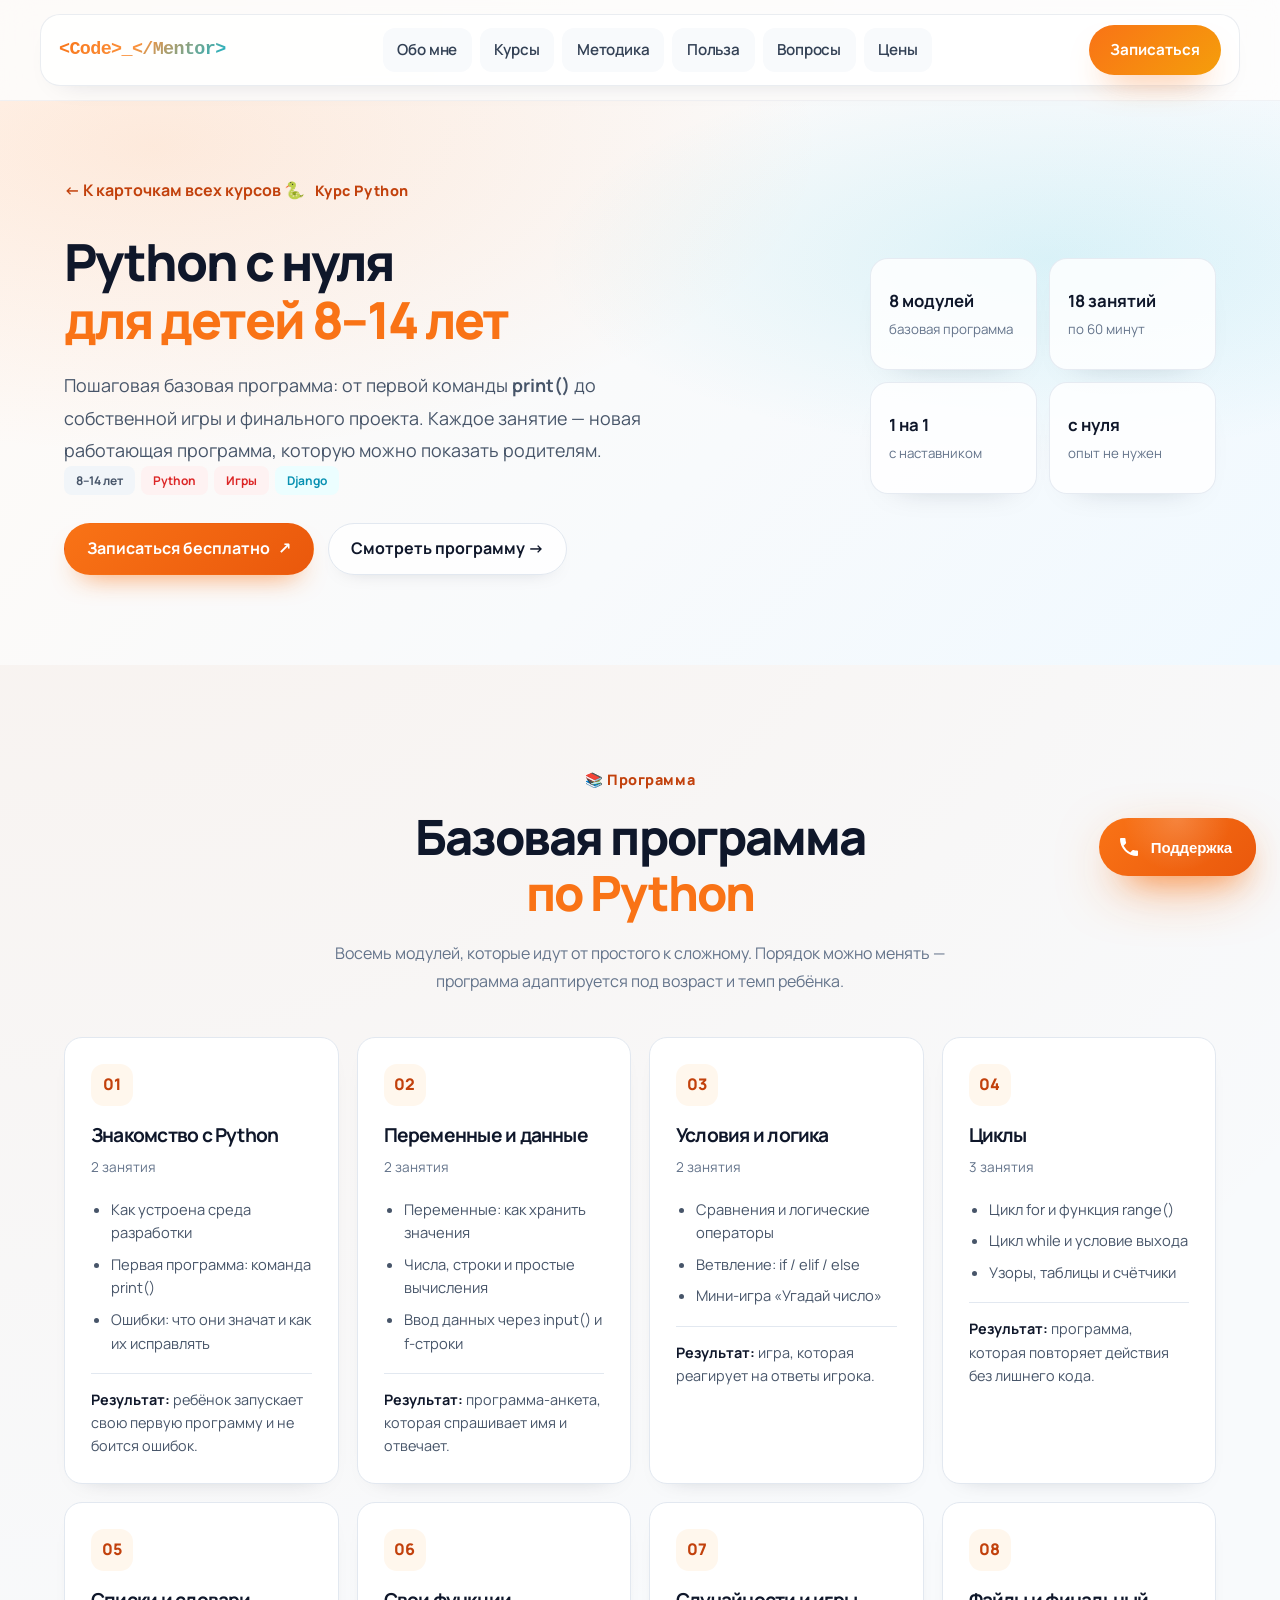
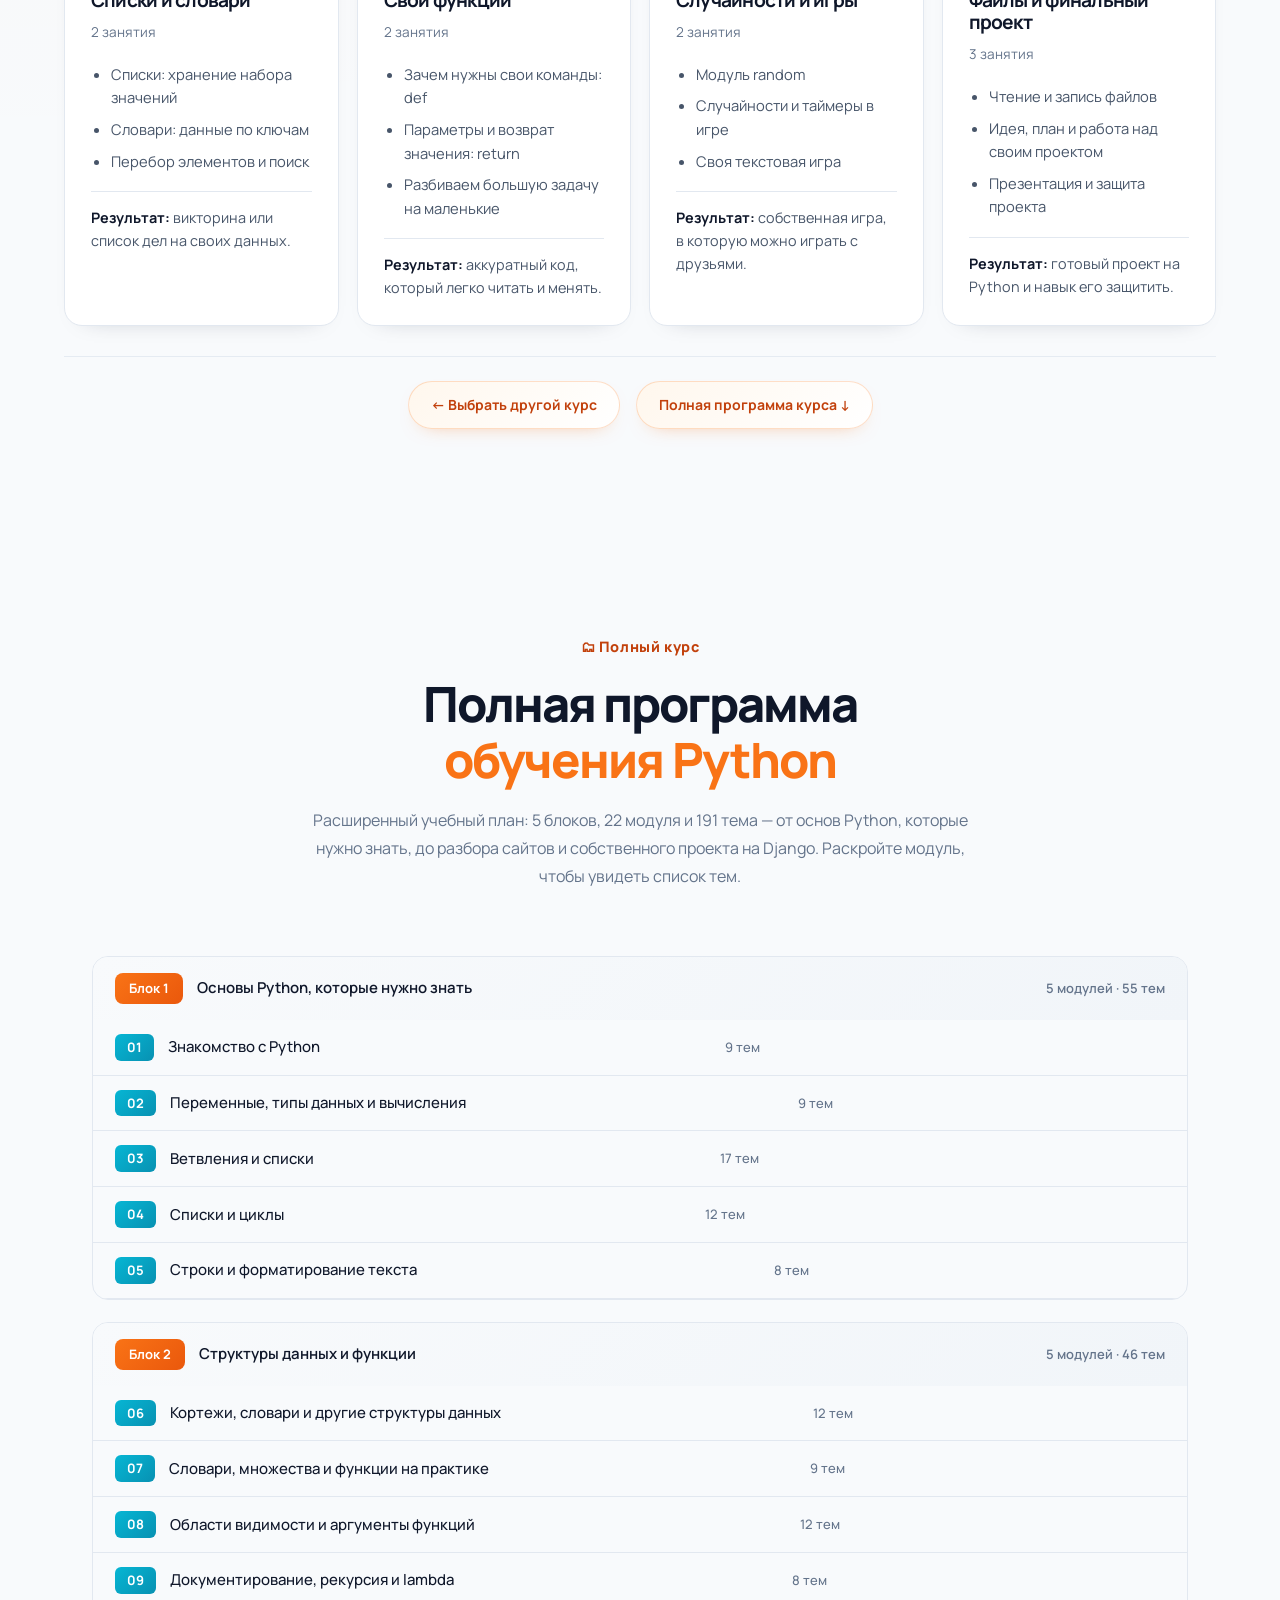
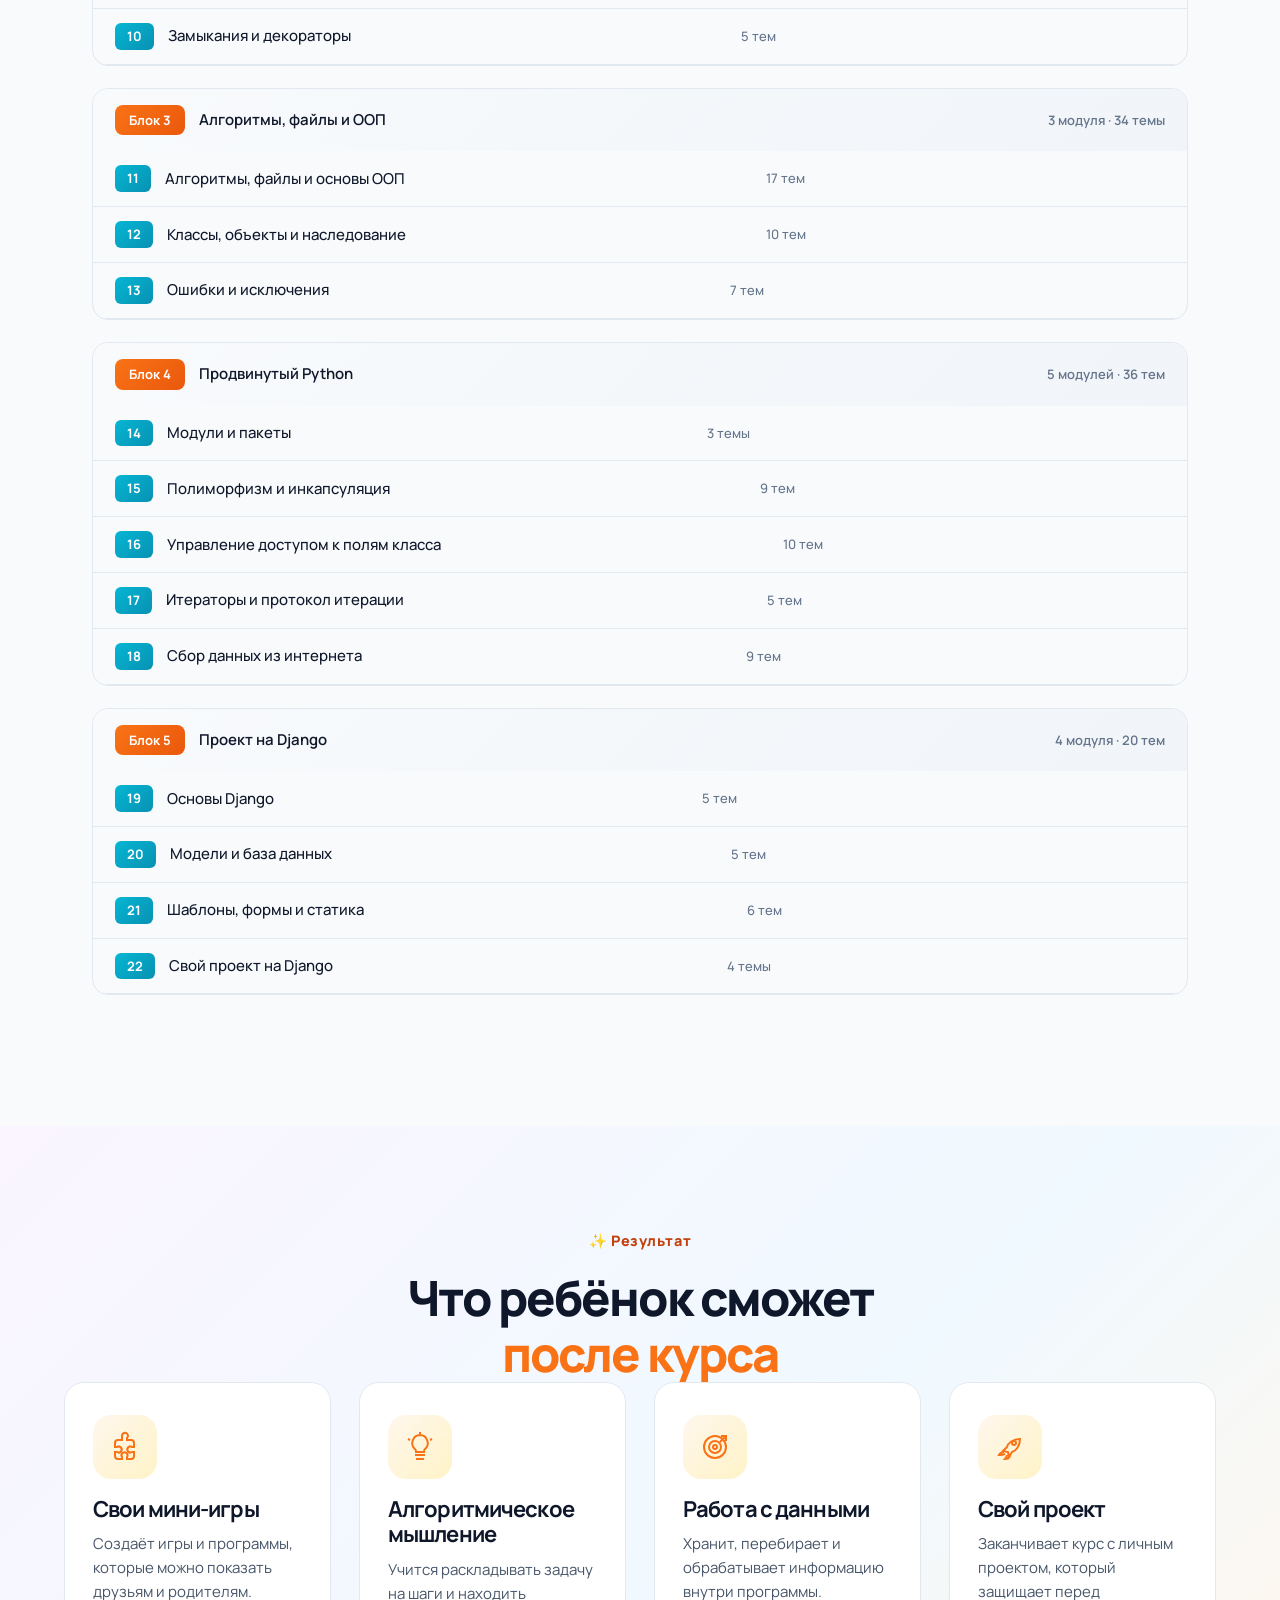
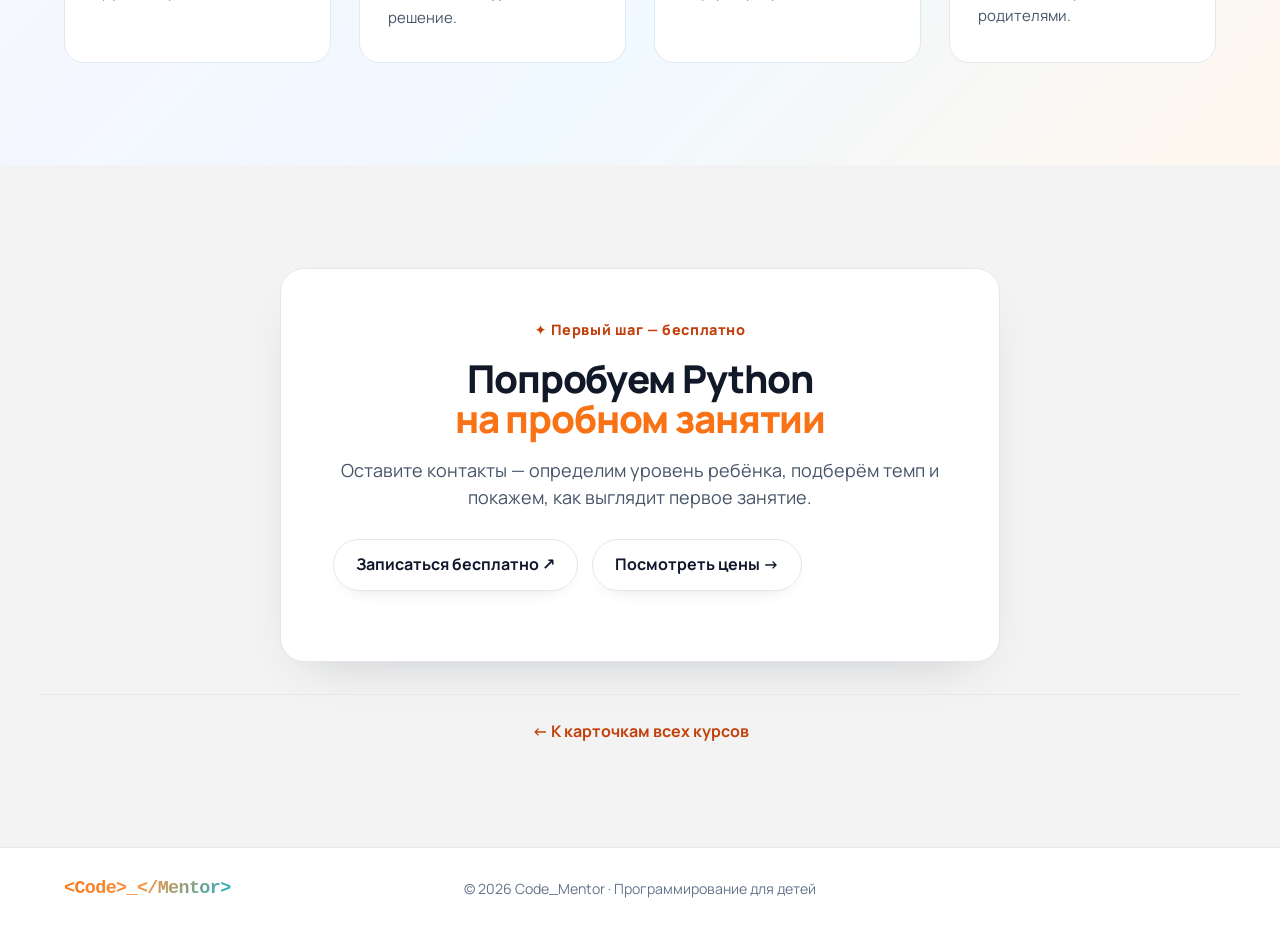
==== commit 89e88ba2: "Refine footer and expand age options Co-authored-by: Copilot <223556219+Copilot@users.noreply.github" ====
--- a/python.html
+++ b/python.html
@@ -10,7 +10,7 @@
   <link rel="preconnect" href="https://fonts.googleapis.com">
   <link rel="preconnect" href="https://fonts.gstatic.com" crossorigin>
   <link href="https://fonts.googleapis.com/css2?family=Manrope:wght@400;500;600;700;800&display=swap" rel="stylesheet">
-  <link rel="stylesheet" href="styles.css?v=20261029-5">
+  <link rel="stylesheet" href="styles.css?v=20261029-10">
 </head>
 
 <body>
@@ -703,8 +703,7 @@
   </main>
 
   <footer>
-    <div class="container footer-inner"><a class="logo" href="index.html#home"><span class="logo-mark">&lt;Code&gt;_&lt;/Mentor&gt;</span></a><span>© 2026 Code_Mentor · Программирование для детей</span><a
-        href="index.html#signup">Записаться →</a>
+    <div class="container footer-inner"><a class="logo" href="index.html#home"><span class="logo-mark">&lt;Code&gt;_&lt;/Mentor&gt;</span></a><span>© 2026 Code_Mentor · Программирование для детей</span>
     </div>
   </footer>
 
--- a/styles.css
+++ b/styles.css
@@ -262,17 +262,22 @@
 .syllabus-topics li::before { content: '–'; position: absolute; left: 0; color: var(--accent); font-weight: 700; }
 /* Method */
 .method-grid { display: grid; grid-template-columns: repeat(auto-fit, minmax(240px, 1fr)); gap: 28px; }
-.method { background: #fff; border: 1px solid var(--line); border-radius: 20px; padding: 32px 28px; transition: transform .3s, box-shadow .3s; position: relative; overflow: hidden; animation: fadeUp .6s ease both; }
+.method { background: linear-gradient(155deg, #fff 60%, #fffaf5); border: 1px solid var(--line); border-radius: 20px; padding: 26px 28px 30px; transition: transform .45s cubic-bezier(.2,.8,.2,1), box-shadow .45s ease, border-color .3s ease; position: relative; overflow: hidden; animation: fadeUp .6s ease both; }
 .method:nth-child(1) { animation-delay: .1s; }
 .method:nth-child(2) { animation-delay: .2s; }
 .method:nth-child(3) { animation-delay: .3s; }
 .method:nth-child(4) { animation-delay: .4s; }
-.method::before { content: ''; position: absolute; top: 0; left: 0; width: 4px; height: 100%; background: linear-gradient(180deg, var(--accent), var(--accent2)); transform: scaleY(0); transform-origin: top; transition: transform .3s; }
-.method:hover { transform: translateY(-6px); box-shadow: 0 16px 32px -12px rgba(15,23,42,.15); }
-.method:hover::before { transform: scaleY(1); }
-.method .number { font-family: ui-monospace, monospace; font-weight: 800; font-size: 14px; color: var(--accent); margin-bottom: 14px; display: flex; align-items: center; gap: 8px; }
+.method::before { content: none; }
+.method-top { display: flex; align-items: center; justify-content: space-between; margin-bottom: 18px; }
+.method .number { display: inline-flex; align-items: center; gap: 8px; color: var(--accent); font: 800 14px ui-monospace, monospace; }
 .method .number::before { content: ''; width: 32px; height: 2px; background: var(--accent); }
-.method h3 { margin-bottom: 12px; font-size: 22px; }
+.method-icon { display: grid; width: 48px; height: 48px; place-items: center; border: 1px solid rgba(249,115,22,.12); border-radius: 16px; background: linear-gradient(145deg, #fff7ed, #ffedd5); font-size: 23px; transition: transform .4s cubic-bezier(.2,.8,.2,1); }
+.method:nth-child(2) .method-icon { border-color: rgba(6,182,212,.14); background: linear-gradient(145deg, #ecfeff, #cffafe); }
+.method:nth-child(3) .method-icon { border-color: rgba(124,58,237,.12); background: linear-gradient(145deg, #faf5ff, #ede9fe); }
+.method:nth-child(4) .method-icon { border-color: rgba(34,197,94,.14); background: linear-gradient(145deg, #f0fdf4, #dcfce7); }
+.method:hover { transform: translateY(-5px); border-color: #d7e0eb; box-shadow: 0 18px 34px -16px rgba(15,23,42,.18); }
+.method:hover .method-icon { transform: rotate(-6deg) scale(1.08); }
+.method h3 { margin-bottom: 10px; font-size: 22px; }
 .method p { color: #475569; font-size: 15px; }
 
 
@@ -706,7 +711,8 @@
 
 /* Footer and contact controls */
 footer { padding: 26px 0; border-top: 1px solid var(--line); background: #fff; }
-.footer-inner { display: flex; align-items: center; justify-content: space-between; gap: 20px; }
+.footer-inner { display: grid; grid-template-columns: 1fr auto 1fr; align-items: center; gap: 20px; }
+.footer-inner > .logo { justify-self: start; }
 .footer-inner > span { color: #64748b; font-size: .88rem; text-align: center; }
 .footer-inner > a:last-child { color: #c2410c; font-weight: 700; }
 .contact-widget { position: fixed; z-index: 1000; right: 24px; bottom: 24px; display: grid; justify-items: end; gap: 12px; }
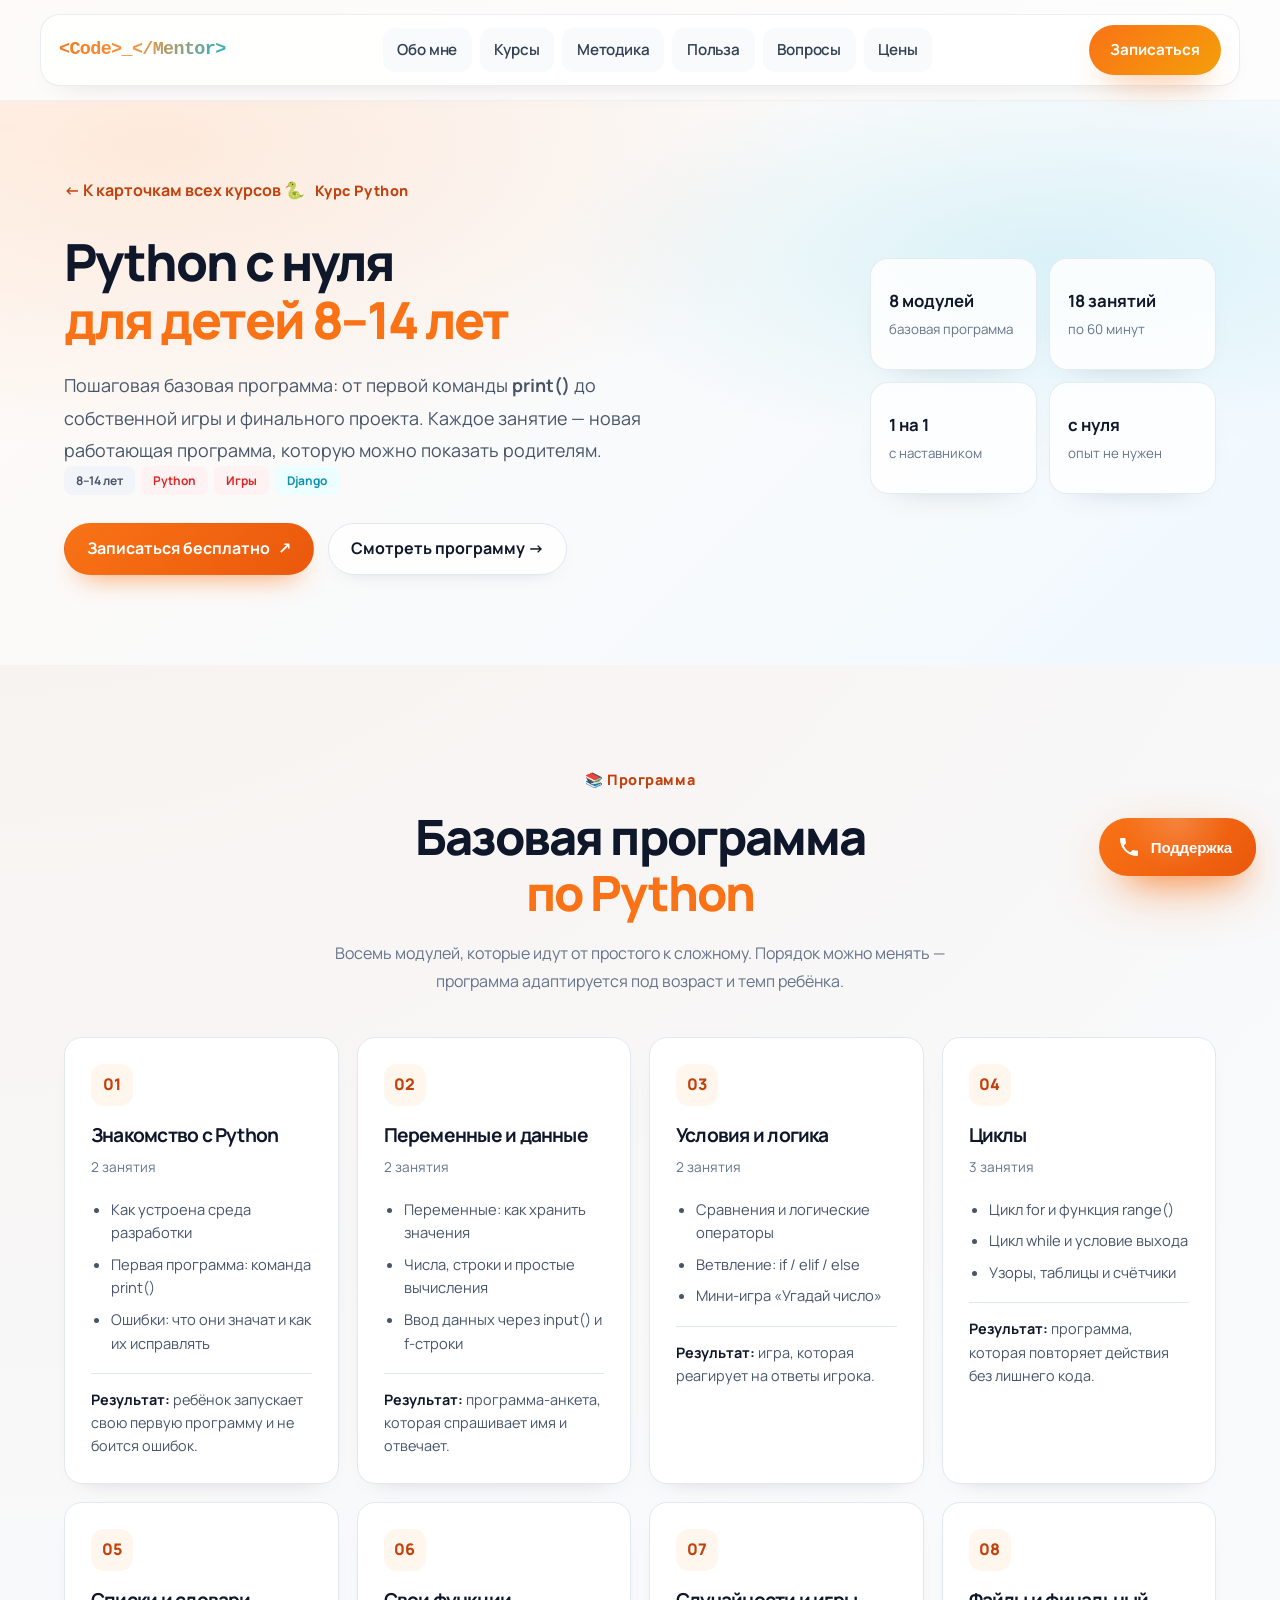
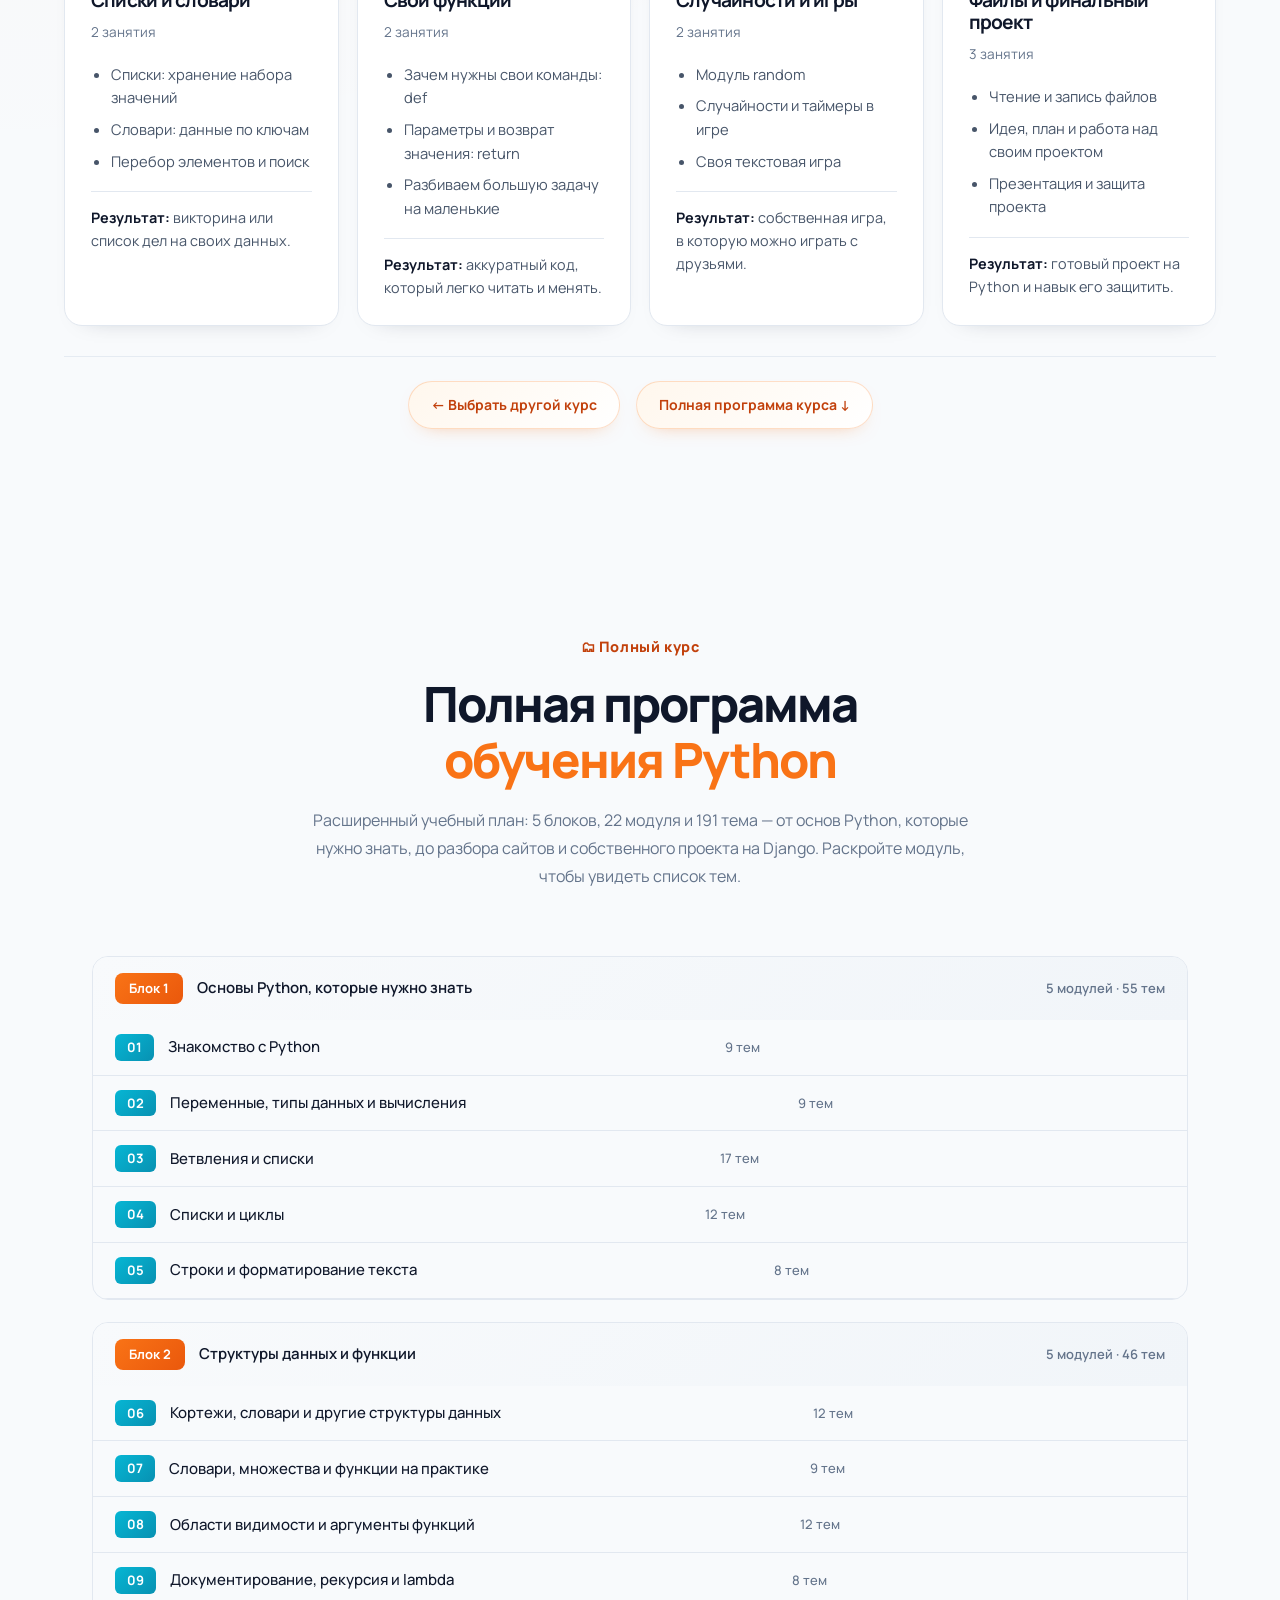
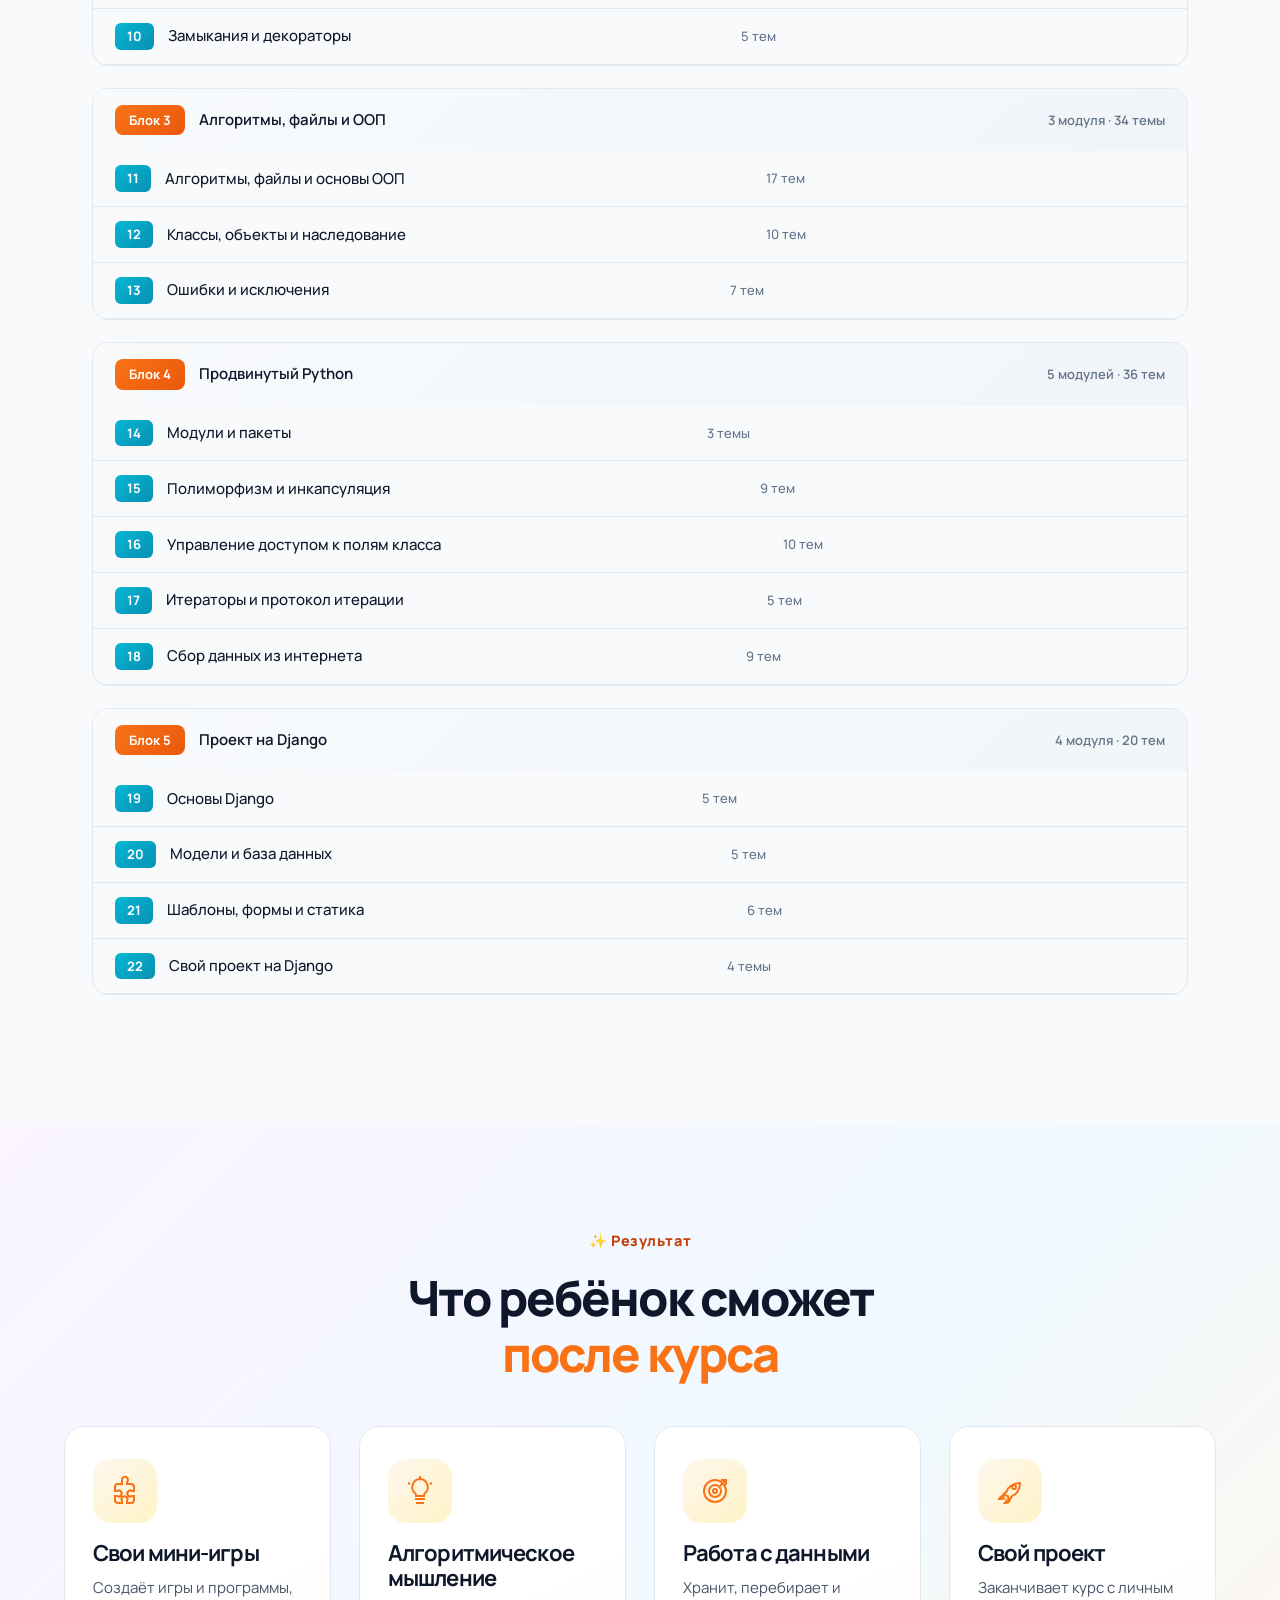
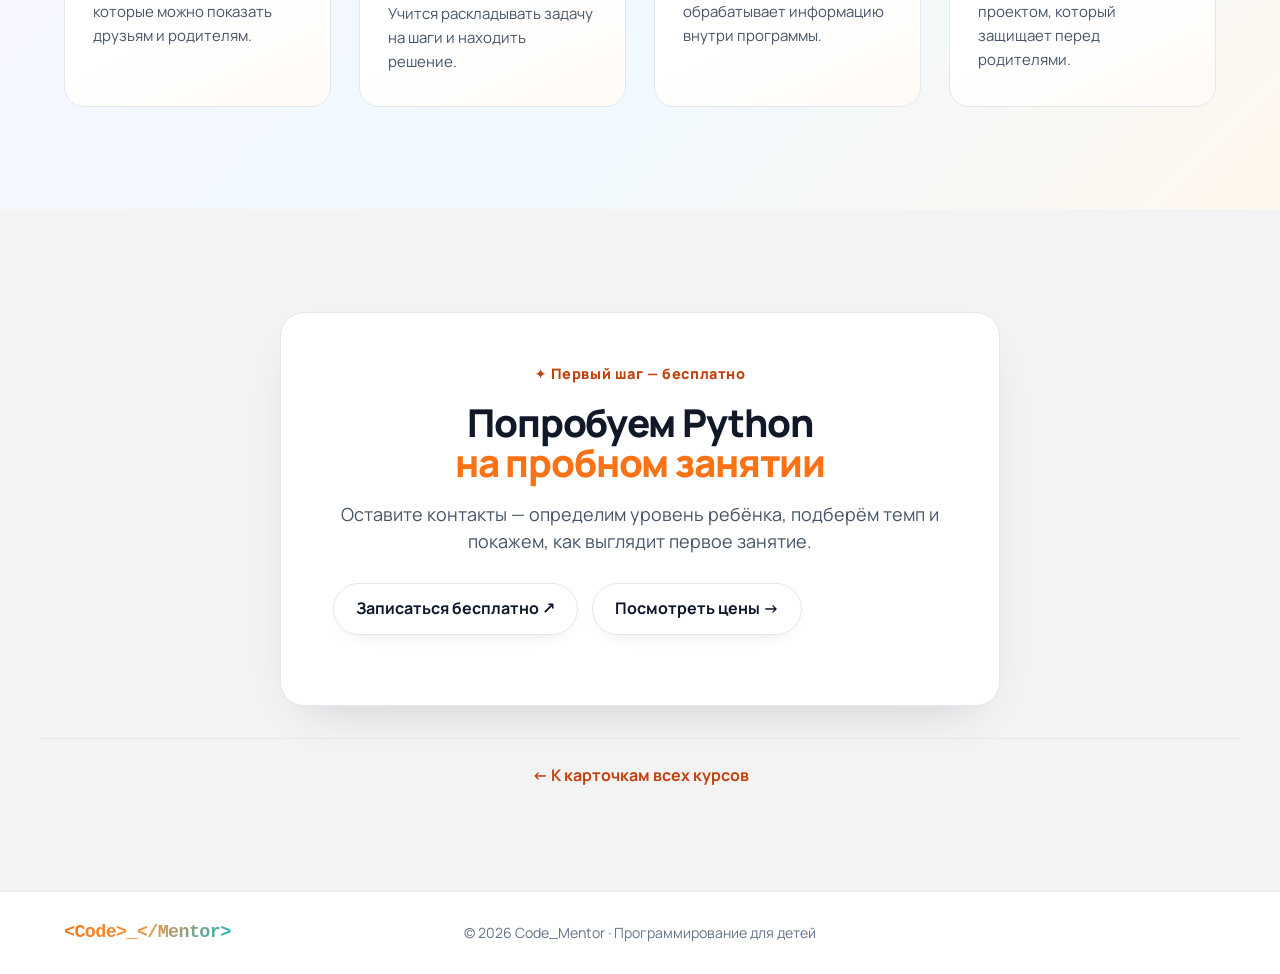
==== commit 3205ba03: "Show course programs on landing page Co-authored-by: Copilot <223556219+Copilot@users.noreply.github" ====
--- a/python.html
+++ b/python.html
@@ -10,7 +10,7 @@
   <link rel="preconnect" href="https://fonts.googleapis.com">
   <link rel="preconnect" href="https://fonts.gstatic.com" crossorigin>
   <link href="https://fonts.googleapis.com/css2?family=Manrope:wght@400;500;600;700;800&display=swap" rel="stylesheet">
-  <link rel="stylesheet" href="styles.css?v=20261029-10">
+  <link rel="stylesheet" href="styles.css?v=20261029-13">
 </head>
 
 <body>
--- a/styles.css
+++ b/styles.css
@@ -206,8 +206,8 @@
   .support-panel { width: calc(100vw - 24px); border-radius: 16px; }
 }
 /* Courses */
-.cards { display: grid; max-width: 960px; margin-inline: auto; grid-template-columns: repeat(auto-fit, minmax(240px, 1fr)); gap: 18px; }
-.course { display: flex; flex-direction: column; background: #fff; border: 1px solid var(--line); border-radius: 16px; padding: 20px; transition: transform .3s cubic-bezier(.2,.8,.2,1), box-shadow .3s, border-color .3s; position: relative; overflow: hidden; animation: fadeUp .6s ease both; }
+.cards { display: grid; max-width: 1060px; margin-inline: auto; grid-template-columns: repeat(auto-fit, minmax(240px, 1fr)); gap: 18px; }
+.course { display: flex; min-height: 270px; flex-direction: column; background: #fff; border: 1px solid var(--line); border-radius: 16px; padding: 24px; transition: transform .3s cubic-bezier(.2,.8,.2,1), box-shadow .3s, border-color .3s; position: relative; overflow: hidden; animation: fadeUp .6s ease both; }
 .course::before, .course::after { content: none !important; display: none !important; background: none !important; }
 .course:nth-child(1) { animation-delay: .1s; }
 .course:nth-child(2) { animation-delay: .2s; }
@@ -227,6 +227,9 @@
 .course a { color: var(--accent); font-weight: 600; font-size: 14px; display: inline-flex; align-items: center; gap: 4px; transition: gap .2s; }
 .course > a { margin-top: auto; }
 .course a:hover { gap: 8px; }
+.course-content { scroll-margin-top: 100px; }
+.course-content[hidden] { display: none; }
+.course-content:not([hidden]) > section { animation: fadeUp .45s ease both; }
 .tech-icons { display: flex; gap: 6px; margin-bottom: 12px; flex-wrap: wrap; }
 .tech { padding: 5px 12px; border-radius: 8px; font-size: 12px; font-weight: 700; transition: transform .2s; }
 .tech:hover { transform: translateY(-2px); }
@@ -282,15 +285,15 @@
 
 
 /* Benefits */
-.benefits { display: grid; grid-template-columns: repeat(auto-fit, minmax(240px, 1fr)); gap: 28px; }
-.benefits > div { background: #fff; border: 1px solid var(--line); border-radius: 20px; padding: 32px 28px; transition: transform .3s, box-shadow .3s; position: relative; overflow: hidden; animation: fadeUp .6s ease both; }
+.benefits { display: grid; grid-template-columns: repeat(auto-fit, minmax(240px, 1fr)); gap: 28px; margin-top: 44px; }
+.benefits > div { background: linear-gradient(155deg, #fff 60%, #fffaf5); border: 1px solid var(--line); border-radius: 20px; padding: 32px 28px; transition: transform .4s cubic-bezier(.2,.8,.2,1), box-shadow .4s ease, border-color .3s ease, background .3s ease; position: relative; overflow: hidden; animation: fadeUp .6s ease both; }
 .benefits > div:nth-child(1) { animation-delay: .1s; }
 .benefits > div:nth-child(2) { animation-delay: .2s; }
 .benefits > div:nth-child(3) { animation-delay: .3s; }
 .benefits > div:nth-child(4) { animation-delay: .4s; }
-.benefits > div:hover { transform: translateY(-6px); box-shadow: 0 16px 32px -12px rgba(15,23,42,.15); }
+.benefits > div:hover { transform: translateY(-7px); border-color: rgba(249,115,22,.24); background: linear-gradient(155deg, #fff 35%, #fff7ed); box-shadow: 0 20px 38px -18px rgba(15,23,42,.2); }
 .benefit-icon { display: flex; align-items: center; justify-content: center; width: 64px; height: 64px; border-radius: 18px; background: linear-gradient(135deg, #fff7ed, #fef3c7); margin-bottom: 18px; transition: transform .3s; }
-.benefits > div:hover .benefit-icon { transform: rotate(-8deg) scale(1.05); }
+.benefits > div:hover .benefit-icon { transform: translateY(-3px) rotate(-8deg) scale(1.08); }
 .benefit-icon svg { width: 32px; height: 32px; stroke: var(--accent); stroke-width: 2; fill: none; }
 .benefits h3 { margin-bottom: 10px; font-size: 22px; }
 .benefits p { color: #475569; font-size: 15px; }
@@ -677,6 +680,8 @@
 .heading { display: flex; align-items: end; justify-content: space-between; gap: 32px; margin-bottom: 38px; }
 .heading h2 { margin: 0; }
 .heading > p { max-width: 360px; }
+#courses .heading { display: block; }
+#courses .heading > p { max-width: 560px; margin-top: 14px; line-height: 1.65; }
 .center { text-align: center; }
 .center > .muted { max-width: 690px; margin: 18px auto 38px; line-height: 1.75; }
 .course-intro { max-width: 760px; }
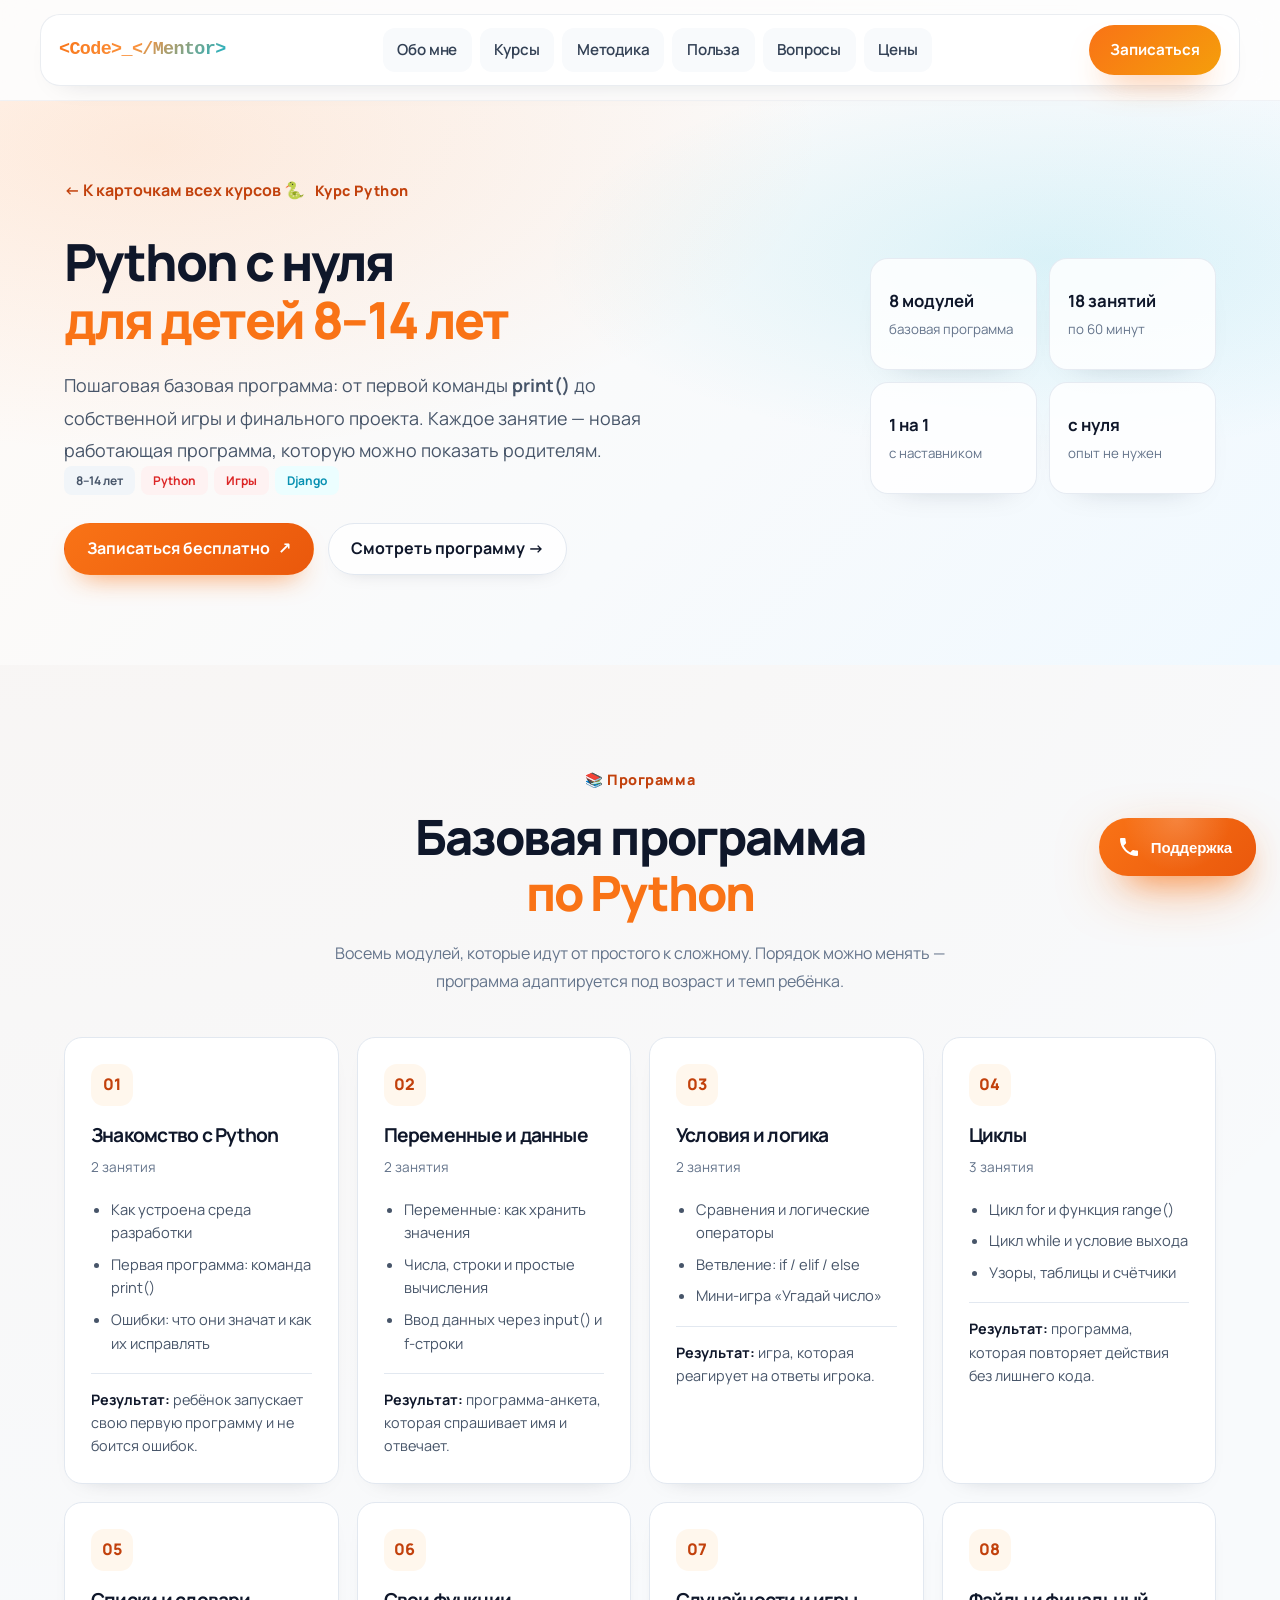
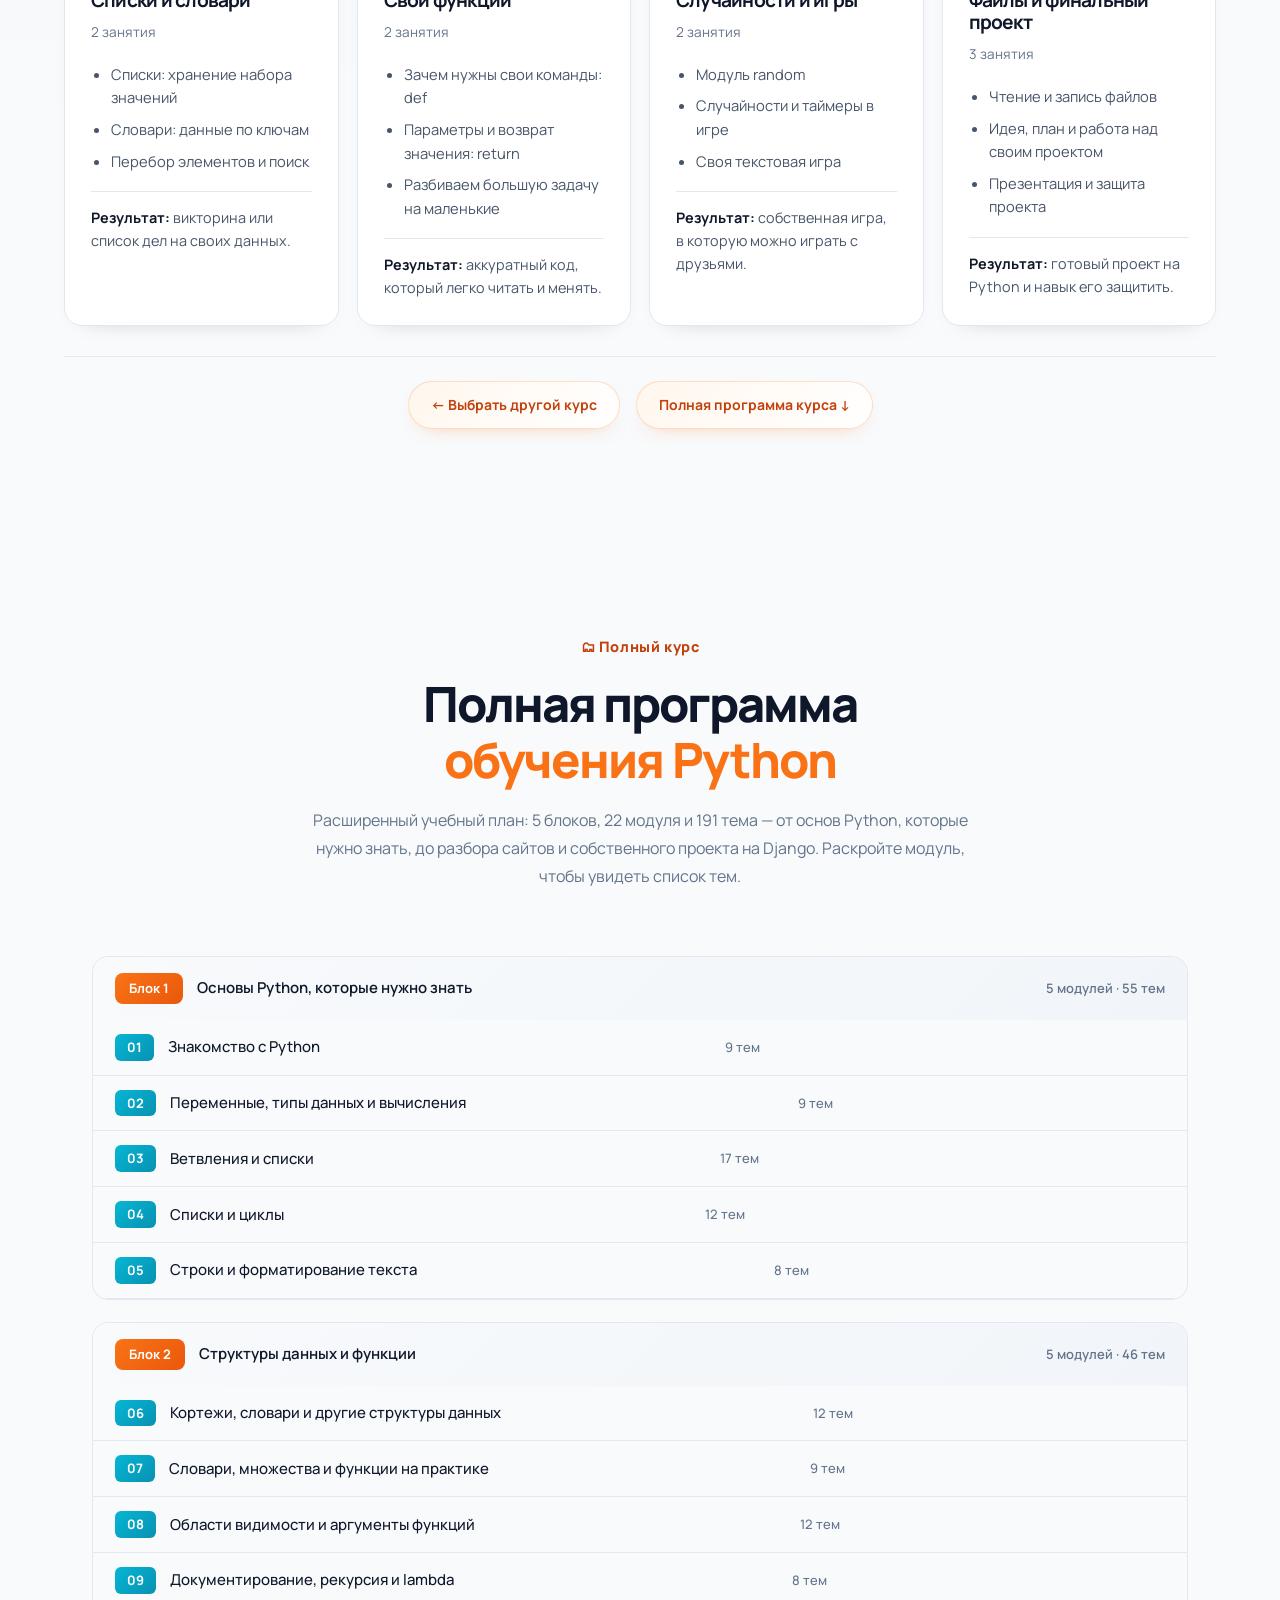
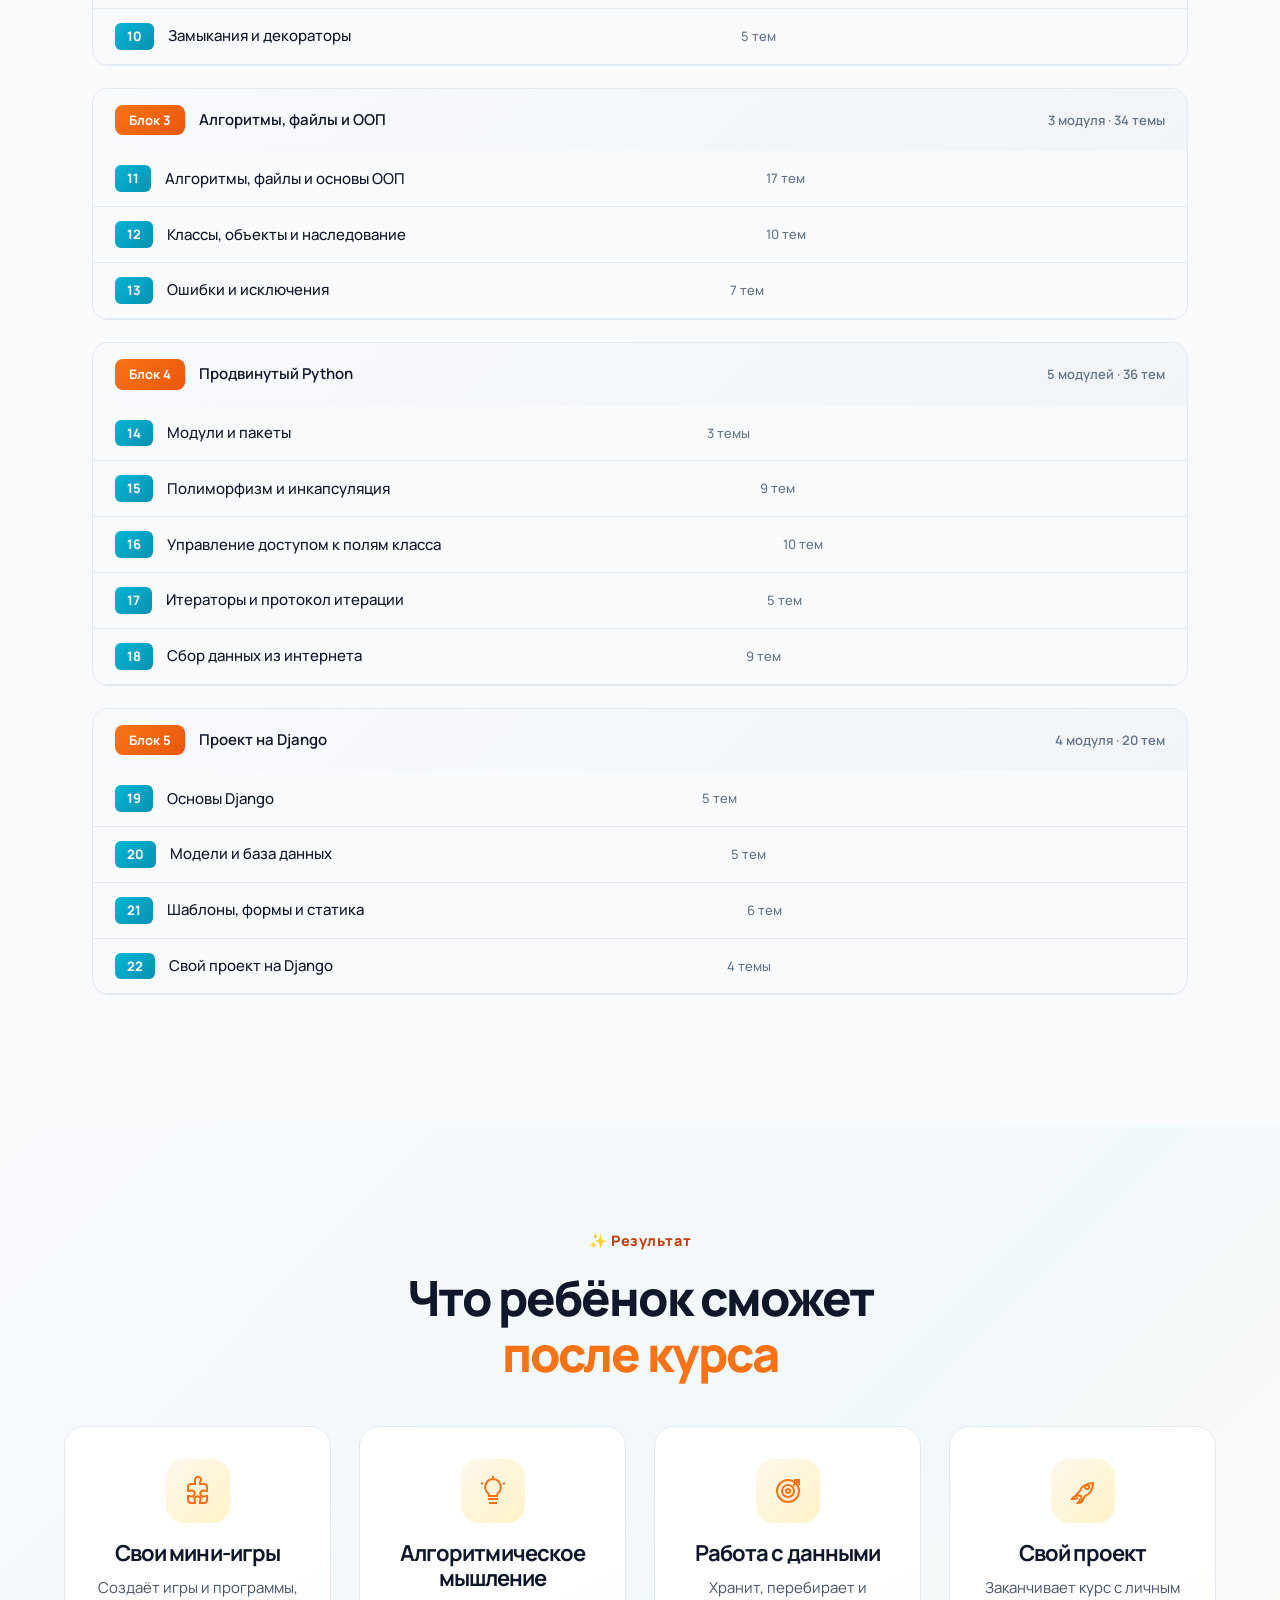
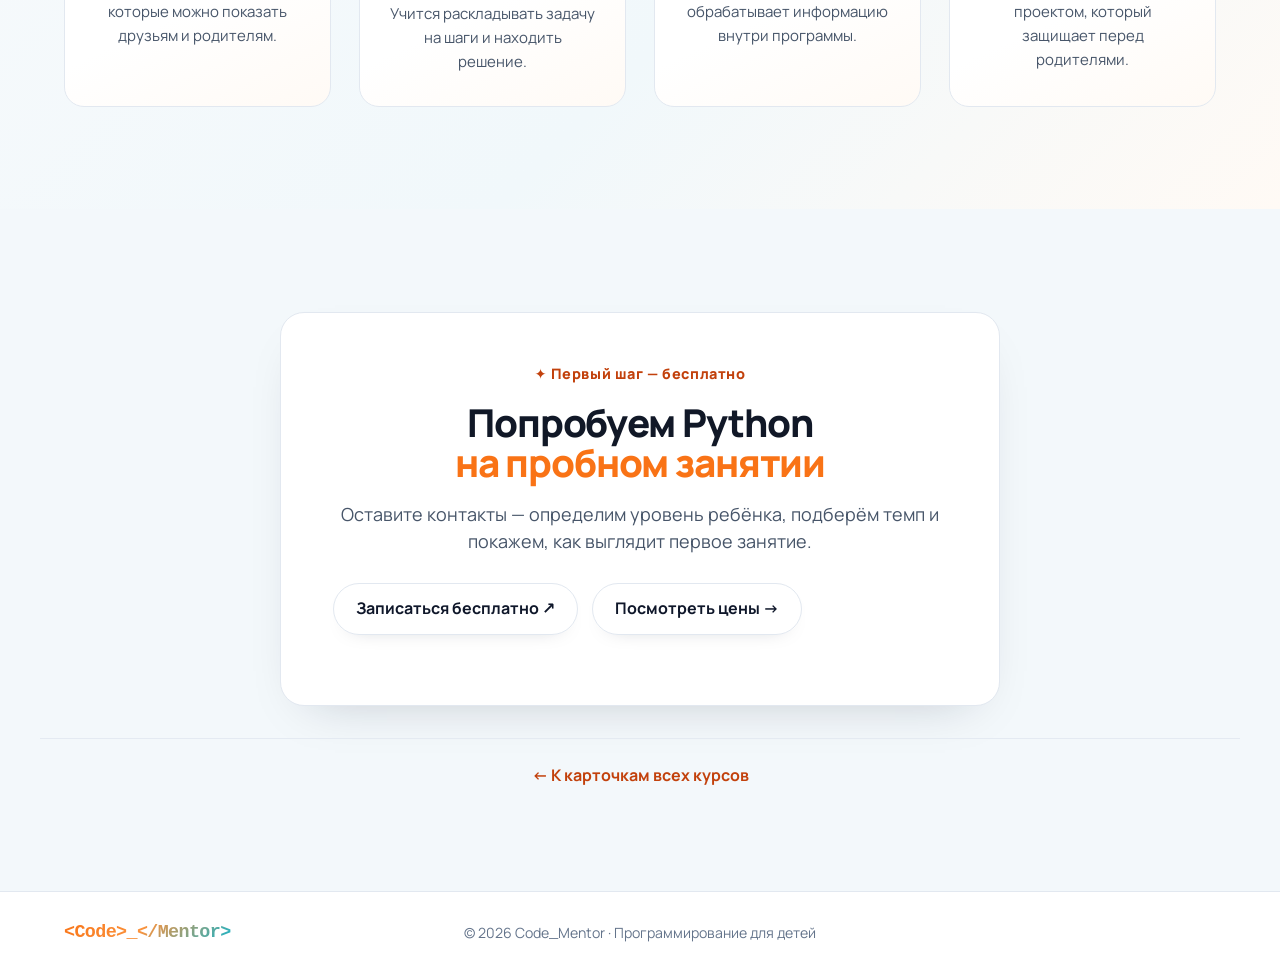
==== commit 7bd02508: "Update Telegram and phone contacts Co-authored-by: Copilot <223556219+Copilot@users.noreply.github.c" ====
--- a/python.html
+++ b/python.html
@@ -749,13 +749,13 @@
               <p class="support-contacts-text">Расскажите о возрасте и интересах ребёнка — подберём подходящий формат обучения и ответим на все вопросы.</p>
             </div>
             <div class="support-contacts-list">
-              <a class="support-contact-card" href="https://t.me/" target="_blank" rel="noopener">
+              <a class="support-contact-card" href="https://t.me/codementor_brest_bot" target="_blank" rel="noopener">
                 <div class="support-contact-icon"><svg viewBox="0 0 24 24" fill="currentColor"><path d="M9.78 18.65l.28-4.23 7.68-6.92c.34-.31-.07-.46-.52-.19L7.74 13.3 3.64 12c-.88-.28-.89-.88.2-1.3l15.97-6.16c.73-.33 1.43.18 1.15 1.3l-2.72 12.81c-.19.91-.74 1.13-1.5.71L12.6 16.3l-1.99 1.93c-.23.23-.42.42-.83.42z"/></svg></div>
-                <div class="support-contact-info"><span class="support-contact-label">Telegram</span><span class="support-contact-value">@code_mentor</span></div>
+                <div class="support-contact-info"><span class="support-contact-label">Telegram</span><span class="support-contact-value">@codementor_brest_bot</span></div>
               </a>
-              <a class="support-contact-card" href="tel:+70000000000">
+              <a class="support-contact-card" href="tel:+375339958966">
                 <div class="support-contact-icon"><svg viewBox="0 0 24 24" fill="currentColor"><path d="M6.62 10.79a15.05 15.05 0 0 0 6.59 6.59l2.2-2.2a1 1 0 0 1 1.01-.24 11.36 11.36 0 0 0 3.58.57 1 1 0 0 1 1 1V20a1 1 0 0 1-1 1A17 17 0 0 1 3 4a1 1 0 0 1 1-1h3.5a1 1 0 0 1 1 1 11.36 11.36 0 0 0 .57 3.58 1 1 0 0 1-.24 1.01Z"/></svg></div>
-                <div class="support-contact-info"><span class="support-contact-label">Телефон</span><span class="support-contact-value">+7 (000) 000-00-00</span></div>
+                <div class="support-contact-info"><span class="support-contact-label">Телефон</span><span class="support-contact-value">+375 33 995-89-66</span></div>
               </a>
             </div>
             <a class="support-contacts-action" href="index.html#signup">Оставить заявку <span>↗</span></a>
--- a/styles.css
+++ b/styles.css
@@ -19,8 +19,8 @@
     color: var(--ink);
     line-height: 1.6;
     background:
-        radial-gradient(circle at top left, rgba(249,115,22,.08), transparent 30%),
-        radial-gradient(circle at bottom right, rgba(6,182,212,.08), transparent 22%),
+        radial-gradient(circle at top left, rgba(249,115,22,.05), transparent 30%),
+        radial-gradient(circle at bottom right, rgba(6,182,212,.05), transparent 22%),
         var(--bg);
 }
 a { color: inherit; text-decoration: none; }
@@ -215,7 +215,7 @@
 .course-art { position: absolute; z-index: 0; top: 8px; right: 4px; width: 64px; height: auto; opacity: .8; pointer-events: none; transition: transform .35s ease, opacity .35s ease; }
 .course > :not(.course-art) { position: relative; z-index: 1; }
 .course:hover .course-art { transform: translate(-3px, 3px) scale(1.05); opacity: 1; }
-.course:hover { transform: translateY(-4px); box-shadow: 0 16px 32px -14px rgba(15,23,42,.18); background: linear-gradient(160deg, #fff 0%, #fff7ed 40%, #ecfeff 100%); border-color: var(--line); }
+.course:hover { transform: translateY(-4px); box-shadow: 0 16px 32px -14px rgba(15,23,42,.18); background: linear-gradient(160deg, #fff 0%, #fffaf5 45%, #f2fbfc 100%); border-color: var(--line); }
 .course .icon { width: 44px; height: 44px; border-radius: 12px; display: flex; align-items: center; justify-content: center; font-weight: 800; font-size: 20px; margin-bottom: 12px; transition: transform .3s; }
 .course:hover .icon { transform: rotate(-6deg) scale(1.08); }
 .course .icon.py { background: linear-gradient(135deg, #fef2f2, #fee2e2); color: #dc2626; }
@@ -286,13 +286,13 @@
 
 /* Benefits */
 .benefits { display: grid; grid-template-columns: repeat(auto-fit, minmax(240px, 1fr)); gap: 28px; margin-top: 44px; }
-.benefits > div { background: linear-gradient(155deg, #fff 60%, #fffaf5); border: 1px solid var(--line); border-radius: 20px; padding: 32px 28px; transition: transform .4s cubic-bezier(.2,.8,.2,1), box-shadow .4s ease, border-color .3s ease, background .3s ease; position: relative; overflow: hidden; animation: fadeUp .6s ease both; }
+.benefits > div { background: linear-gradient(155deg, #fff 60%, #fffaf5); border: 1px solid var(--line); border-radius: 20px; padding: 32px 28px; text-align: center; transition: transform .4s cubic-bezier(.2,.8,.2,1), box-shadow .4s ease, border-color .3s ease, background .3s ease; position: relative; overflow: hidden; animation: fadeUp .6s ease both; }
 .benefits > div:nth-child(1) { animation-delay: .1s; }
 .benefits > div:nth-child(2) { animation-delay: .2s; }
 .benefits > div:nth-child(3) { animation-delay: .3s; }
 .benefits > div:nth-child(4) { animation-delay: .4s; }
 .benefits > div:hover { transform: translateY(-7px); border-color: rgba(249,115,22,.24); background: linear-gradient(155deg, #fff 35%, #fff7ed); box-shadow: 0 20px 38px -18px rgba(15,23,42,.2); }
-.benefit-icon { display: flex; align-items: center; justify-content: center; width: 64px; height: 64px; border-radius: 18px; background: linear-gradient(135deg, #fff7ed, #fef3c7); margin-bottom: 18px; transition: transform .3s; }
+.benefit-icon { display: flex; align-items: center; justify-content: center; width: 64px; height: 64px; border-radius: 18px; background: linear-gradient(135deg, #fff7ed, #fef3c7); margin: 0 auto 18px; transition: transform .3s; }
 .benefits > div:hover .benefit-icon { transform: translateY(-3px) rotate(-8deg) scale(1.08); }
 .benefit-icon svg { width: 32px; height: 32px; stroke: var(--accent); stroke-width: 2; fill: none; }
 .benefits h3 { margin-bottom: 10px; font-size: 22px; }
@@ -300,36 +300,103 @@
 
 
 /* Prices */
-.prices-section { background: linear-gradient(135deg, #fff7ed 0%, #ecfeff 50%, #faf5ff 100%); text-align: center; }
-.prices-title { font-size: 42px; margin-bottom: 48px; animation: fadeUp .8s ease both; }
-.pricing-grid { display: grid; grid-template-columns: repeat(6, minmax(0, 1fr)); gap: 22px; max-width: 1100px; margin: 0 auto; }
-.price-card { grid-column: span 2; min-height: 286px; display: flex; flex-direction: column; align-items: center; justify-content: center; background: rgba(255,255,255,.92); border: 1px solid rgba(226,232,240,.9); border-radius: 22px; padding: 32px 24px; transition: transform .3s cubic-bezier(.2,.8,.2,1), box-shadow .3s, border-color .3s; position: relative; overflow: hidden; animation: fadeUp .6s ease both; }
-.price-card:nth-child(4) { grid-column: 2 / span 2; }
-.price-card:nth-child(5) { grid-column: 4 / span 2; }
+.prices-section { background: linear-gradient(135deg, #fffaf5 0%, #f2fbfc 52%, #f8fafc 100%); text-align: center; }
+.prices-heading { margin-bottom: 48px; animation: fadeUp .8s ease both; }
+.prices-heading .eyebrow { margin-bottom: 12px; }
+.prices-title { margin: 0; font-size: clamp(2.2rem, 4vw, 3rem); }
+.prices-subtitle { max-width: 560px; margin: 12px auto 0; color: #64748b; line-height: 1.65; }
+.pricing-grid { display: grid; grid-template-columns: repeat(6, minmax(0, 1fr)); gap: 16px; max-width: 1160px; margin: 0 auto; }
+.price-card { grid-column: span 2; min-width: 0; min-height: 320px; display: flex; flex-direction: column; align-items: flex-start; justify-content: flex-start; background: rgba(255,255,255,.92); border: 1px solid rgba(226,232,240,.9); border-radius: 20px; padding: 22px 20px; text-align: left; transition: transform .3s cubic-bezier(.2,.8,.2,1), background-color .3s, box-shadow .3s, border-color .3s; position: relative; overflow: hidden; animation: fadeUp .6s ease both; }
 .price-card:nth-child(1) { animation-delay: .1s; }
 .price-card:nth-child(2) { animation-delay: .2s; }
 .price-card:nth-child(3) { animation-delay: .3s; }
 .price-card:nth-child(4) { animation-delay: .4s; }
-.price-card:nth-child(5) { animation-delay: .5s; }
+.price-card:nth-child(4) { grid-column: 2 / span 2; }
+.price-card:nth-child(5) { grid-column: 4 / span 2; animation-delay: .5s; }
 .price-card::before { content: ''; position: absolute; top: 0; left: 0; right: 0; height: 4px; background: linear-gradient(90deg, var(--accent), var(--accent2)); transform: scaleX(0); transform-origin: left; transition: transform .3s; }
-.price-card:hover { transform: translateY(-6px); border-color: rgba(249,115,22,.35); box-shadow: 0 20px 40px -18px rgba(15,23,42,.22); }
-.price-card:hover::before { transform: scaleX(1); }
-.price-card-featured { border: 2px solid rgba(249,115,22,.65); background: linear-gradient(155deg, #fff 20%, #fff7ed 100%); box-shadow: 0 18px 40px -28px rgba(249,115,22,.75); }
-.price-card-featured::before { transform: scaleX(1); }
-.price-badge { position: absolute; top: 14px; right: 14px; padding: 6px 10px; border-radius: 999px; background: #fff0e3; color: #c2410c; font-size: .68rem; font-weight: 800; letter-spacing: .02em; }
-.box-icon { width: 60px; height: 60px; margin: 0 auto 16px; color: var(--accent); transition: transform .3s; }
-.price-card:hover .box-icon { transform: rotate(-6deg) scale(1.08); }
-.price-card h3 { margin-bottom: 12px; font-size: 22px; }
-.price-card p { color: #64748b; font-size: 14px; line-height: 1.5; margin-bottom: 8px; }
-.price-card p span { display: block; margin-top: 5px; color: var(--ink); font-size: 1.35rem; font-weight: 800; letter-spacing: -.03em; }
-.price-card .small { margin-top: 8px; font-size: 12px; color: #94a3b8; }
-.price-card .small span { margin-top: 3px; font-size: .95rem; letter-spacing: 0; }
+.price-card:hover { transform: translateY(-4px); background-color: #f1fbfa; border-color: rgba(34,168,189,.3); box-shadow: 0 16px 32px -22px rgba(15,23,42,.16); }
+.price-card:hover::before { transform: scaleX(0); }
+.price-card-featured { border: 2px solid #22a8bd; background: linear-gradient(145deg, #f0fcfd 0%, #e0f7fa 52%, #d2f1f4 100%); box-shadow: 0 22px 48px -24px rgba(8,145,178,.34), 0 0 0 4px rgba(6,182,212,.07); }
+.price-card-featured:hover { background: linear-gradient(145deg, #f3fcfc 0%, #e8f8f9 52%, #def4f5 100%); border-color: #22a8bd; box-shadow: 0 22px 42px -26px rgba(8,145,178,.38), 0 0 0 4px rgba(6,182,212,.08); }
+.price-card-featured::before { display: none; }
+.price-badge { position: absolute; top: 10px; right: 10px; isolation: isolate; padding: 5px 8px; border-radius: 999px; color: #c2410c; font-size: .64rem; font-weight: 800; letter-spacing: .01em; }
+.price-badge-pair { display: inline-flex; align-items: center; gap: 6px; padding: 7px 11px; border: 1px solid rgba(255,255,255,.65); border-radius: 12px 12px 4px 12px; background: linear-gradient(135deg, #2aafbd, #168fa2); color: #fff; white-space: nowrap; box-shadow: 0 5px 14px -6px rgba(8,145,178,.45); }
+.price-badge-pair::before, .price-badge-pair::after { display: none; }
+.price-badge-pair > span { color: #fde047; font-size: .9rem; line-height: 1; }
+.price-badge:not(.price-badge-pair) { display: inline-flex; align-items: center; gap: 5px; padding: 7px 10px; border: 1px solid rgba(249,115,22,.28); background: linear-gradient(135deg, #fff7ed, #ffedd5); color: #c2410c; box-shadow: 0 5px 14px -8px rgba(249,115,22,.6); animation: featured-badge-bounce 2.8s ease-in-out infinite; transform-origin: center; }
+.price-badge:not(.price-badge-pair)::before, .price-badge:not(.price-badge-pair)::after { display: none; }
+.price-badge-star { display: inline-block; color: #f59e0b; font-size: .85rem; line-height: 1; animation: featured-star-twinkle 1.8s ease-in-out infinite; transform-origin: center; }
+@keyframes featured-badge-bounce {
+  0%, 82%, 100% { transform: translateY(0) scale(1); }
+  88% { transform: translateY(-3px) scale(1.025); }
+  94% { transform: translateY(0) scale(1); }
+}
+@keyframes featured-star-twinkle {
+  0%, 100% { transform: scale(1); opacity: .8; filter: drop-shadow(0 0 0 rgba(245,158,11,0)); }
+  50% { transform: scale(1.2); opacity: 1; filter: drop-shadow(0 0 4px rgba(245,158,11,.75)); }
+}
+.price-badge::before, .price-badge::after { position: absolute; content: ''; pointer-events: none; }
+@property --badge-angle {
+  syntax: "<angle>";
+  inherits: false;
+  initial-value: 0deg;
+}
+.price-badge::before { z-index: -2; inset: -1px; padding: 2px; border-radius: inherit; background: conic-gradient(from var(--badge-angle), #ff3d00, #ffcc00, #00e5ff, #7c3aed, #ff3d00); -webkit-mask: linear-gradient(#fff 0 0) content-box, linear-gradient(#fff 0 0); -webkit-mask-composite: xor; mask-composite: exclude; filter: drop-shadow(0 0 3px #ff3d00) drop-shadow(0 0 4px #00e5ff); animation: badge-neon-spin 2s linear infinite; }
+.price-badge::after { z-index: -1; inset: 1px; border-radius: inherit; background: #fff1e6; }
+@keyframes badge-neon-spin {
+  to { --badge-angle: 360deg; }
+}
+.box-icon { display: grid; width: 46px; height: 46px; place-items: center; margin: 0 0 12px; border: 1px solid rgba(249,115,22,.12); border-radius: 15px; background: #fff7ed; color: #ea580c; transform-origin: 50% 20%; }
+.box-icon svg { width: 27px; height: 27px; fill: none; stroke: currentColor; stroke-width: 2.8; stroke-linecap: round; stroke-linejoin: round; }
+.box-icon-trial { background: #eff6ff; border-color: rgba(59,130,246,.12); color: #2563eb; }
+.box-icon-single { background: #f5f3ff; border-color: rgba(139,92,246,.14); color: #7c3aed; }
+.box-icon-optimal { background: #fdf2f8; border-color: rgba(236,72,153,.14); color: #db2777; }
+.box-icon-pair { background: #ecfeff; border-color: rgba(6,182,212,.14); color: #0891b2; }
+.price-card-featured .box-icon-progress { width: 52px; height: 52px; border-color: rgba(255,255,255,.75); border-radius: 17px; background: linear-gradient(145deg, #38b8c9, #239daf); color: #fff; box-shadow: 0 8px 18px -10px rgba(8,145,178,.55); }
+.price-card-featured .box-icon-progress svg { width: 31px; height: 31px; }
+.price-card-featured .price-card-kicker { color: #0e7490; }
+.price-card-featured .price-card-price { color: #155e75; }
+.price-card-featured .price-badge:not(.price-badge-pair) { border-color: rgba(8,145,178,.2); background: linear-gradient(135deg, #f0fcfd, #dff5f7); color: #0e7490; box-shadow: 0 5px 14px -8px rgba(8,145,178,.4); }
+.price-card:hover .box-icon { animation: price-icon-ring .7s ease-in-out; }
+@keyframes price-icon-ring {
+  0%, 100% { transform: rotate(0); }
+  20%, 60% { transform: rotate(10deg); }
+  40%, 80% { transform: rotate(-10deg); }
+}
+.price-card h3 { margin-bottom: 8px; font-size: 19px; line-height: 1.3; }
+.price-card p { color: #64748b; font-size: 13px; line-height: 1.45; margin-bottom: 5px; }
+.price-card p span { display: block; margin-top: 4px; color: var(--ink); font-size: 1.2rem; font-weight: 800; letter-spacing: -.03em; }
+.price-card .price-card-kicker { margin-bottom: 6px; color: #c2410c; font-size: 10px; font-weight: 800; letter-spacing: .08em; }
+.price-card .price-card-price { margin: 4px 0 0; color: var(--ink); font-size: clamp(1.5rem, 2vw, 1.8rem); font-weight: 800; letter-spacing: -.04em; line-height: 1.2; }
+.price-card .price-card-duration, .price-card .price-card-lessons { margin: 4px 0 0; color: #64748b; font-size: 12px; }
+.price-card .price-card-unit { margin: 4px 0 8px; color: #64748b; font-size: 12px; }
+.price-card .price-card-unit span { display: inline-block; margin: 0 0 0 4px; color: #15803d; font-size: 11px; font-weight: 700; letter-spacing: 0; }
+.price-card .price-card-description { margin-top: 10px; color: #64748b; font-size: 12px; line-height: 1.55; }
+.price-card-details { display: grid; gap: 7px; margin: 12px 0 0; padding: 0; list-style: none; color: #475569; font-size: 12px; line-height: 1.45; }
+.price-card-details li { position: relative; padding-left: 18px; }
+.price-card-details li::before { position: absolute; left: 0; color: #16a34a; content: "✓"; font-weight: 800; }
+.pricing-perks { max-width: 1160px; margin: 44px auto 0; padding: clamp(20px, 3vw, 30px); border: 1px solid #e5edf4; border-radius: 24px; background: linear-gradient(135deg, #fff, #f8fbff); box-shadow: 0 20px 50px -38px rgba(15,23,42,.35), inset 0 1px rgba(255,255,255,.9); text-align: left; }
+.pricing-perks-heading { display: flex; align-items: center; justify-content: center; gap: 13px; margin-bottom: 20px; text-align: left; }
+.pricing-perks-icon { display: grid; width: 42px; height: 42px; flex: 0 0 42px; place-items: center; border: 1px solid rgba(249,115,22,.18); border-radius: 14px; background: linear-gradient(145deg, #fffaf5, #ffead5); color: #ea580c; box-shadow: 0 8px 18px -14px rgba(249,115,22,.8); }
+.pricing-perks-icon svg { width: 22px; height: 22px; fill: currentColor; stroke: currentColor; stroke-width: .7; stroke-linecap: round; stroke-linejoin: round; }
+.pricing-perks-heading p { margin: 0 0 3px; color: #c2410c; font-size: 9px; font-weight: 800; letter-spacing: .12em; }
+.pricing-perks-heading h3 { margin: 0; color: var(--ink); font-size: 18px; }
+.pricing-perks-grid { display: grid; grid-template-columns: repeat(3, minmax(0, 1fr)); gap: 14px; }
+.pricing-perk { display: flex; min-width: 0; min-height: 92px; align-items: center; gap: 13px; padding: 17px; border: 1px solid #e3eaf2; border-radius: 16px; background: #fff; transition: transform .2s ease, border-color .2s ease, box-shadow .2s ease; }
+.pricing-perk:hover { transform: translateY(-2px); border-color: rgba(249,115,22,.25); box-shadow: 0 12px 24px -20px rgba(15,23,42,.35); }
+.pricing-perk-icon { display: grid; width: 44px; height: 44px; flex: 0 0 44px; place-items: center; border: 1px solid #ffead8; border-radius: 14px; background: linear-gradient(145deg, #fffaf5, #fff1e5); color: #c2410c; box-shadow: 0 5px 12px -10px rgba(194,65,12,.55); transition: transform .2s ease, box-shadow .2s ease; }
+.pricing-perk-icon svg { width: 22px; height: 22px; stroke: currentColor; stroke-width: 1.65; stroke-linecap: round; stroke-linejoin: round; }
+.pricing-perk:hover .pricing-perk-icon { transform: translateY(-1px) scale(1.06); box-shadow: 0 7px 14px -9px rgba(194,65,12,.45); }
+.pricing-perk p { display: grid; gap: 4px; margin: 0; color: #526274; font-size: 13px; line-height: 1.5; }
+.pricing-perk strong { color: var(--ink); font-size: 14px; }
 .pricing-note { margin-top: 40px; color: #64748b; max-width: 720px; margin-left: auto; margin-right: auto; animation: fadeUp .8s ease .6s both; }
 
 
 /* Calculator */
-.calc-grid { display: grid; grid-template-columns: 1fr 1fr; gap: 60px; align-items: center; justify-items: center; }
-.calculator { background: #fff; border: 1px solid var(--line); border-radius: 24px; padding: 36px; box-shadow: 0 8px 30px -8px rgba(15,23,42,.12); position: relative; overflow: hidden; animation: fadeUp .8s ease both; }
+.calc-grid { display: grid; grid-template-columns: minmax(0, 1fr); gap: 32px; align-items: center; justify-items: center; }
+.calc-grid > div:first-child { width: 100%; max-width: 760px; text-align: center; }
+.calc-grid > div:first-child .muted { max-width: 640px; margin: 12px auto 0; }
+.calculator { width: min(100%, 600px); background: #fff; border: 1px solid var(--line); border-radius: 24px; padding: 36px; box-shadow: 0 8px 30px -8px rgba(15,23,42,.12); position: relative; overflow: hidden; animation: fadeUp .8s ease both; }
 .calculator::before { content: ''; position: absolute; top: -50%; left: -50%; width: 200%; height: 200%; background: conic-gradient(from 0deg, transparent, rgba(249,115,22,.08), transparent); animation: spin 6s linear infinite; }
 .calculator > * { position: relative; z-index: 1; }
 @keyframes spin { from { transform: rotate(0deg); } to { transform: rotate(360deg); } }
@@ -370,25 +437,25 @@
 .faq-head-points li { padding: 12px 0; border-bottom: 1px solid var(--line); font-size: 14px; color: #475569; display: flex; align-items: center; gap: 8px; transition: color .2s; }
 .faq-head-points li:hover { color: var(--accent); }
 .faq-head-points li:last-child { border-bottom: none; }
-.faq-aside { background: #fff; border: 1px solid var(--line); border-radius: 20px; padding: 28px; box-shadow: 0 8px 30px -8px rgba(15,23,42,.1); transition: transform .3s; }
+.faq-aside { background: #fff; border: 1px solid var(--line); border-radius: 20px; padding: 22px; box-shadow: 0 8px 30px -8px rgba(15,23,42,.1); transition: transform .3s; }
 .faq-aside:hover { transform: translateY(-4px); }
-.faq-aside-head { margin-bottom: 22px; }
+.faq-aside-head { margin-bottom: 16px; }
 .faq-aside-head b { display: block; font-size: 18px; margin-bottom: 8px; color: var(--ink); }
 .faq-aside-head p { color: #475569; font-size: 14px; }
-.faq-steps { margin-top: 26px; padding-top: 22px; border-top: 1px solid var(--line); }
-.faq-steps b { display: block; margin-bottom: 14px; font-size: 16px; color: var(--ink); }
-.faq-steps ol { padding-left: 22px; display: grid; gap: 10px; }
+.faq-steps { margin-top: 20px; padding-top: 18px; border-top: 1px solid var(--line); }
+.faq-steps b { display: block; margin-bottom: 10px; font-size: 16px; color: var(--ink); }
+.faq-steps ol { padding-left: 22px; display: grid; gap: 7px; }
 .faq-steps li { color: #475569; font-size: 14px; position: relative; padding-left: 24px; }
 .faq-steps li::before { content: '→'; position: absolute; left: 0; color: var(--accent); font-weight: 700; }
-.faq-facts { list-style: none; margin-top: 26px; display: grid; gap: 12px; }
-.faq-facts li { background: linear-gradient(135deg, #fff7ed, #fff); border-radius: 12px; padding: 14px 18px; display: flex; flex-direction: column; gap: 2px; border: 1px solid var(--line); transition: transform .2s; }
+.faq-facts { list-style: none; margin-top: 20px; display: grid; grid-template-columns: repeat(2, minmax(0, 1fr)); gap: 8px; }
+.faq-facts li { background: linear-gradient(135deg, #fff7ed, #fff); border-radius: 12px; padding: 11px 12px; display: flex; flex-direction: column; gap: 2px; border: 1px solid var(--line); transition: transform .2s; }
 .faq-facts li:hover { transform: translateX(4px); }
-.faq-facts b { color: var(--ink); font-size: 17px; }
+.faq-facts b { color: var(--ink); font-size: 15px; line-height: 1.35; }
 .faq-facts small { color: #64748b; font-size: 12px; }
 
 /* Signup */
 .signup {
-  background: #f3f3f3;
+  background: #f3f8fb;
   padding: 54px 0 72px;
 }
 .signup-card {
@@ -497,6 +564,19 @@
   transform: translateY(-1px);
   box-shadow: 0 12px 24px -8px rgba(249, 115, 22, 0.6);
 }
+.signup-form .btn:disabled {
+  cursor: wait;
+  opacity: .7;
+  transform: none;
+}
+.signup-form .signup-status {
+  min-height: 0;
+  margin: 0;
+  color: #475569;
+  font-size: 14px;
+  line-height: 1.5;
+}
+.signup-form .signup-status:empty { display: none; }
 .signup-note {
   display: block;
   font-size: 14px;
@@ -565,7 +645,7 @@
 h1 span, h2 span { color: var(--accent); }
 
 .section { padding: clamp(64px, 8vw, 104px) 0; }
-.section.lavender, .lavender { background: linear-gradient(135deg, #faf5ff, #f0f9ff 60%, #fff7ed); }
+.section.lavender, .lavender { background: linear-gradient(135deg, #f8fafc, #f1f8fb 60%, #fffaf5); }
 .muted { color: #64748b; }
 .eyebrow {
   display: inline-flex;
@@ -680,8 +760,8 @@
 .heading { display: flex; align-items: end; justify-content: space-between; gap: 32px; margin-bottom: 38px; }
 .heading h2 { margin: 0; }
 .heading > p { max-width: 360px; }
-#courses .heading { display: block; }
-#courses .heading > p { max-width: 560px; margin-top: 14px; line-height: 1.65; }
+#courses .heading { display: block; text-align: center; }
+#courses .heading > p { max-width: 560px; margin: 14px auto 0; line-height: 1.65; }
 .center { text-align: center; }
 .center > .muted { max-width: 690px; margin: 18px auto 38px; line-height: 1.75; }
 .course-intro { max-width: 760px; }
@@ -780,12 +860,17 @@
 
 @media (max-width: 850px) {
   .pricing-grid { grid-template-columns: repeat(2, minmax(0, 1fr)); }
-  .price-card, .price-card:nth-child(4), .price-card:nth-child(5) { grid-column: auto; }
+  .price-card { grid-column: auto; }
   .price-card:last-child { grid-column: 1 / -1; width: min(100%, 420px); justify-self: center; }
+  .pricing-perks-grid { gap: 10px; }
 }
 @media (max-width: 560px) {
   .pricing-grid { grid-template-columns: 1fr; gap: 16px; }
-  .price-card, .price-card:last-child { grid-column: auto; width: 100%; min-height: 250px; padding: 28px 20px; }
+  .price-card, .price-card:last-child { grid-column: auto; width: 100%; min-height: 220px; padding: 24px 18px; }
   .price-card-featured { padding-top: 52px; }
-  .prices-title { margin-bottom: 32px; }
-}
+  .prices-heading { margin-bottom: 32px; }
+  .pricing-perks { padding: 18px; }
+  .pricing-perks-heading { justify-content: center; margin-bottom: 16px; }
+  .pricing-perks-grid { grid-template-columns: 1fr; gap: 12px; }
+  .pricing-perk { padding: 14px; }
+}
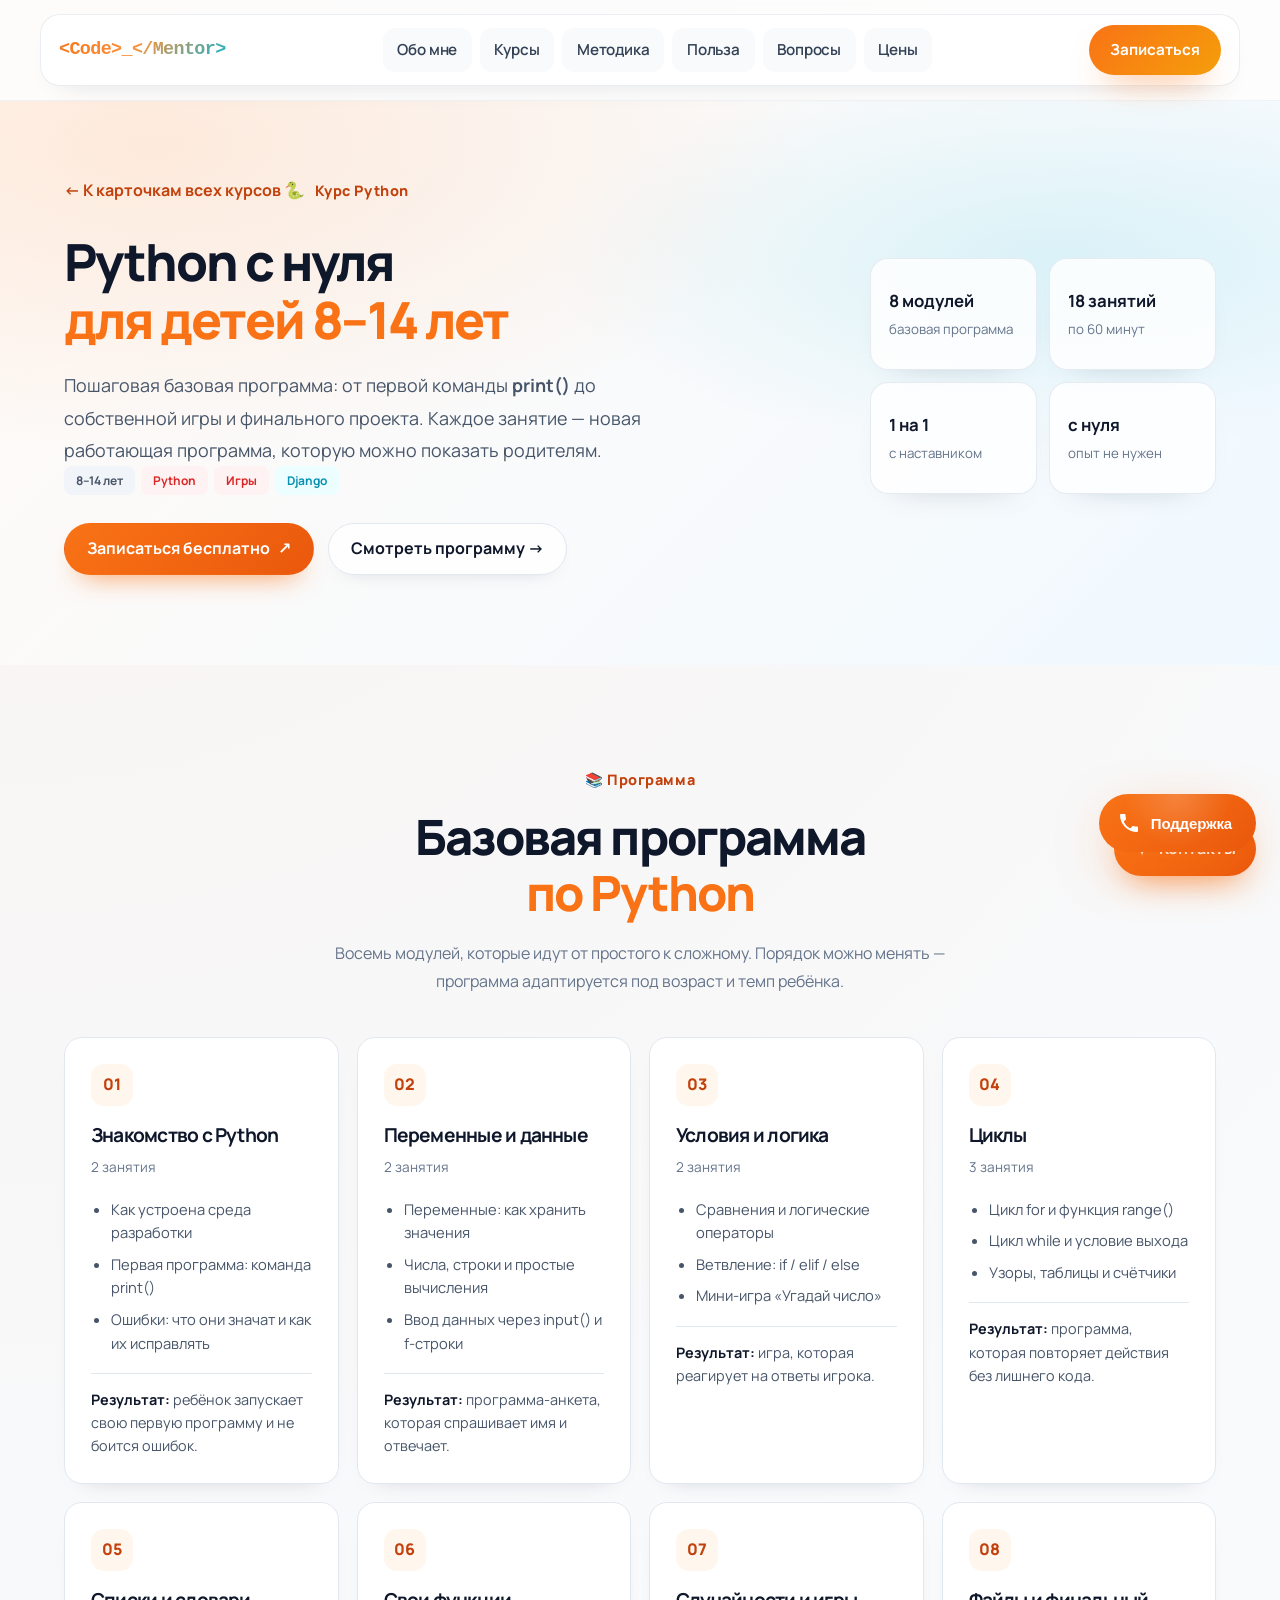
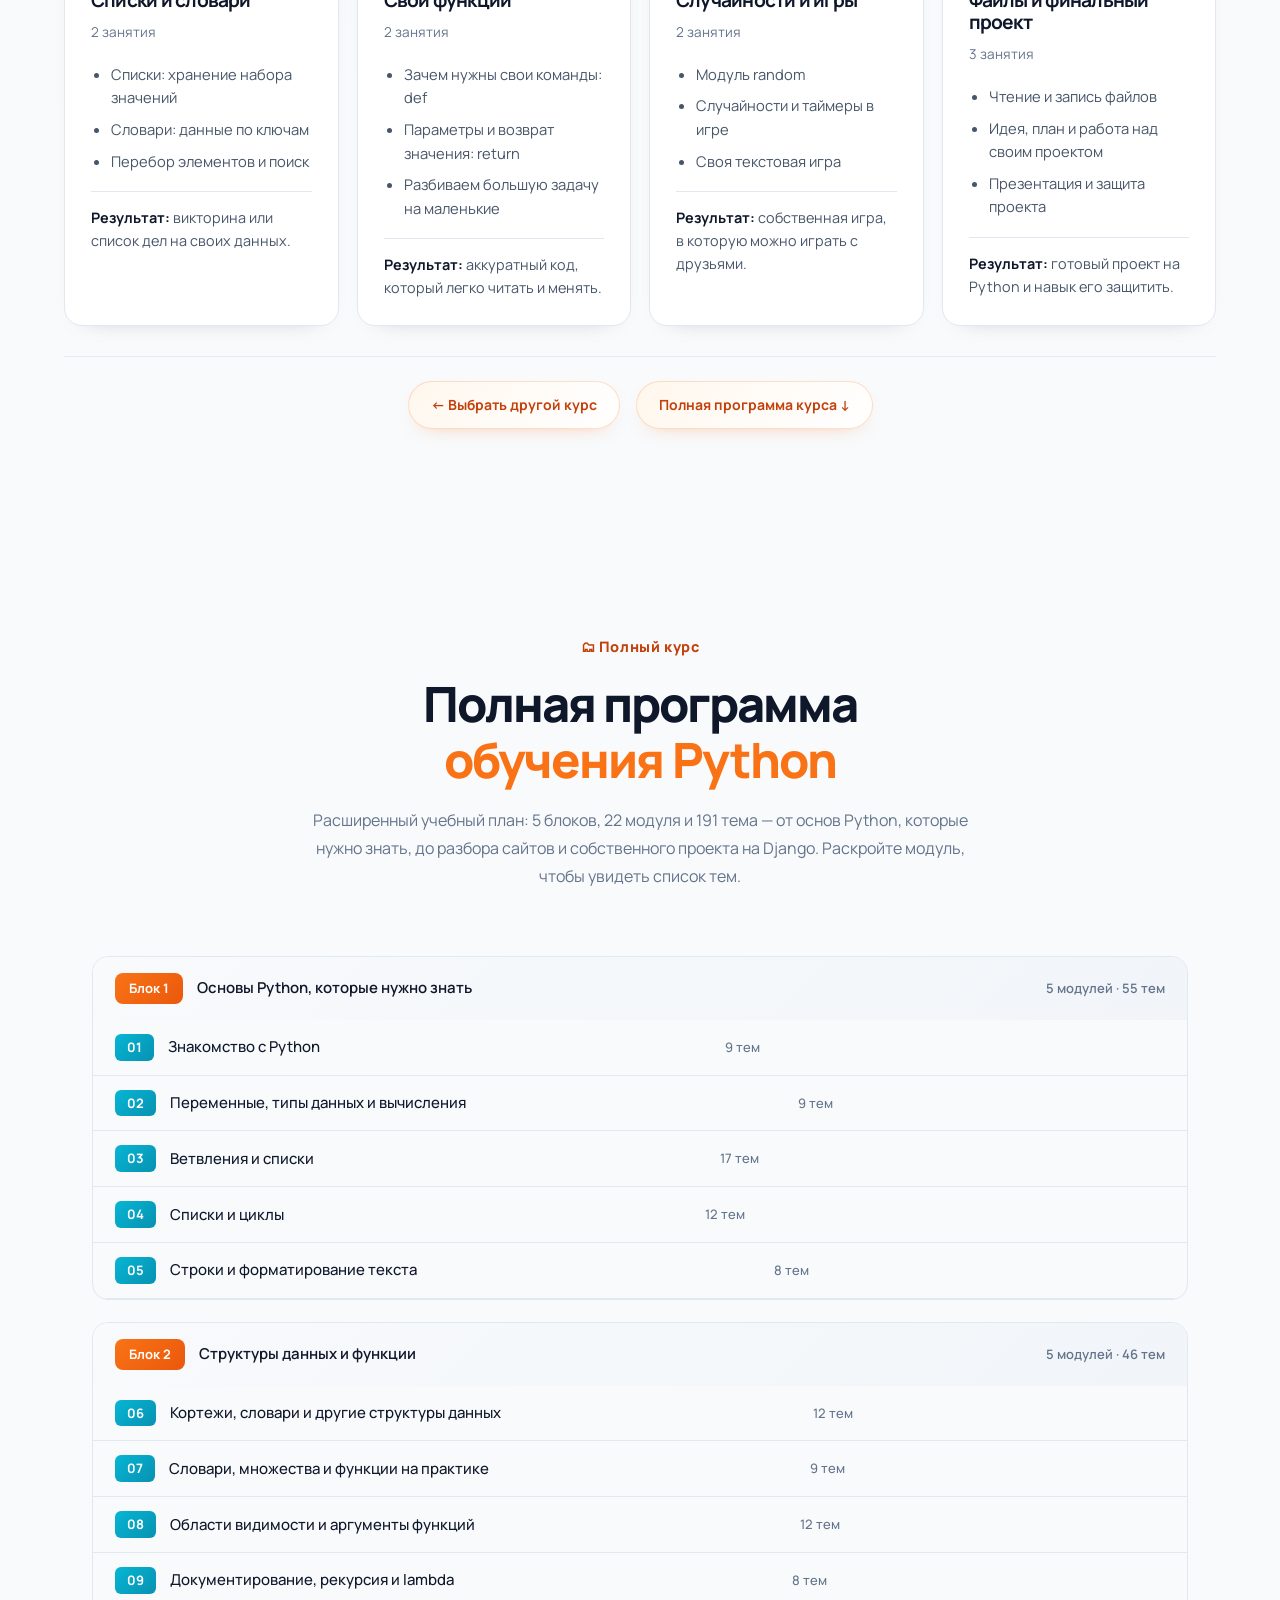
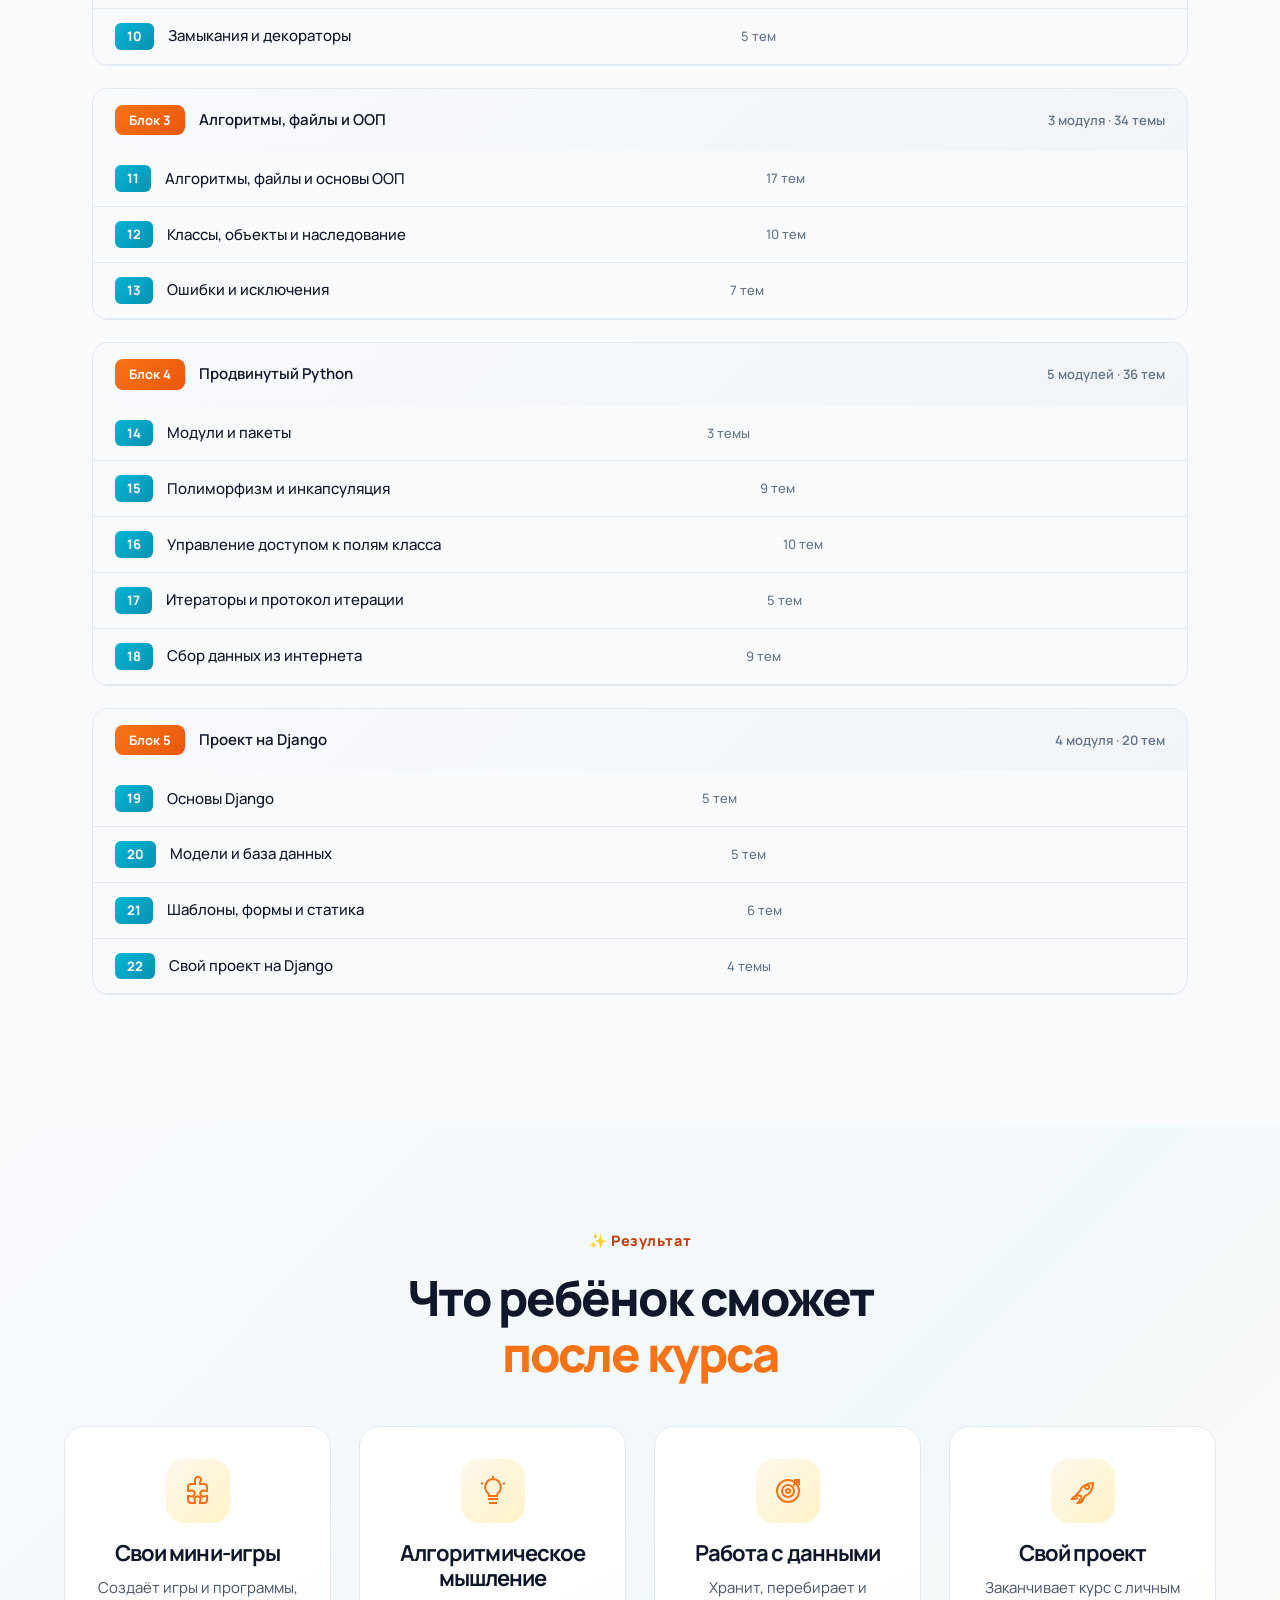
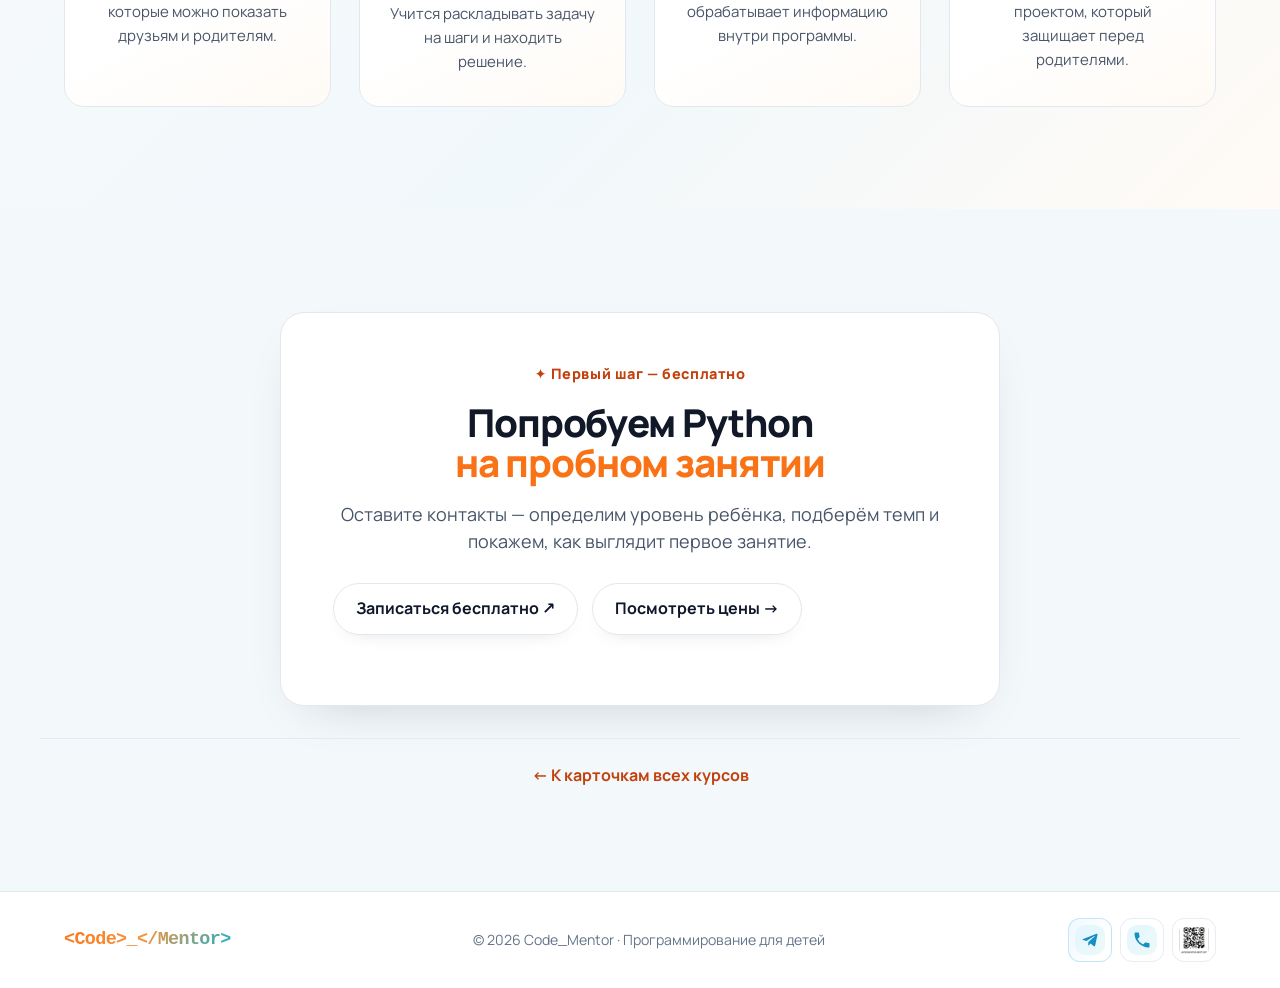
==== commit e2221da5: "Improve support chat and site footer Co-authored-by: Copilot <223556219+Copilot@users.noreply.github" ====
--- a/python.html
+++ b/python.html
@@ -10,7 +10,7 @@
   <link rel="preconnect" href="https://fonts.googleapis.com">
   <link rel="preconnect" href="https://fonts.gstatic.com" crossorigin>
   <link href="https://fonts.googleapis.com/css2?family=Manrope:wght@400;500;600;700;800&display=swap" rel="stylesheet">
-  <link rel="stylesheet" href="styles.css?v=20261029-13">
+  <link rel="stylesheet" href="styles.css?v=20261104-69">
 </head>
 
 <body>
@@ -703,7 +703,27 @@
   </main>
 
   <footer>
-    <div class="container footer-inner"><a class="logo" href="index.html#home"><span class="logo-mark">&lt;Code&gt;_&lt;/Mentor&gt;</span></a><span>© 2026 Code_Mentor · Программирование для детей</span>
+    <div class="container footer-inner">
+      <a class="logo" href="index.html#home"><span class="logo-mark">&lt;Code&gt;_&lt;/Mentor&gt;</span></a>
+      <span>© 2026 Code_Mentor · Программирование для детей</span>
+      <div class="support-contacts-list footer-contacts" aria-label="Контакты">
+        <a class="support-contact-card" href="https://t.me/codementor_brest_bot?start=site" target="_blank" rel="noopener" aria-label="Открыть Telegram-бот @codementor_brest_bot">
+          <div class="support-contact-icon"><svg viewBox="0 0 24 24" fill="currentColor"><path d="M9.78 18.65l.28-4.23 7.68-6.92c.34-.31-.07-.46-.52-.19L7.74 13.3 3.64 12c-.88-.28-.89-.88.2-1.3l15.97-6.16c.73-.33 1.43.18 1.15 1.3l-2.72 12.81c-.19.91-.74 1.13-1.5.71L12.6 16.3l-1.99 1.93c-.23.23-.42.42-.83.42z"/></svg></div>
+          <div class="support-contact-info"><span class="support-contact-label">Telegram</span><span class="support-contact-value">@codementor_brest_bot</span></div>
+          <span class="support-contact-open" aria-hidden="true">↗</span>
+        </a>
+        <a class="support-contact-card" href="tel:+375339958966" aria-label="Позвонить по номеру +375 33 995-89-66">
+          <div class="support-contact-icon"><svg viewBox="0 0 24 24" fill="currentColor"><path d="M6.62 10.79a15.05 15.05 0 0 0 6.59 6.59l2.2-2.2a1 1 0 0 1 1.01-.24 11.36 11.36 0 0 0 3.58.57 1 1 0 0 1 1 1V20a1 1 0 0 1-1 1A17 17 0 0 1 3 4a1 1 0 0 1 1-1h3.5a1 1 0 0 1 1 1 11.36 11.36 0 0 0 .57 3.58 1 1 0 0 1-.24 1.01Z"/></svg></div>
+          <div class="support-contact-info"><span class="support-contact-label">Телефон</span><span class="support-contact-value">+375 33 995-89-66</span></div>
+        </a>
+        <a class="support-contact-card support-contact-qr" href="https://t.me/codementor_brest_bot?start=site" target="_blank" rel="noopener" aria-label="Открыть QR-код Telegram-бота @codementor_brest_bot">
+          <div class="support-contact-icon"><img class="support-qr-thumb" src="telegram-bot-qr.png" alt="" width="32" height="32" loading="lazy"></div>
+          <div class="support-contact-info">
+            <img class="support-qr-expanded" src="telegram-bot-qr.png" alt="" width="60" height="60" loading="lazy">
+            <span class="support-qr-copy"><span class="support-contact-label">QR-код Telegram</span><span class="support-contact-value">Наведите камеру телефона</span></span>
+          </div>
+        </a>
+      </div>
     </div>
   </footer>
 
@@ -721,8 +741,7 @@
     </button>
   </aside>
 
-  <script src="script.js"></script>
-  <div class="support-widget" id="supportWidget">
+  <div class="support-widget" id="supportWidget" data-endpoint="https://proud-surf-8913.sergiyteslenkodeveloper.workers.dev">
     <div class="support-panel" id="supportPanel">
       <div class="support-header">
         <div class="support-header-avatar">&lt;/&gt;</div>
@@ -736,29 +755,43 @@
         </button>
       </div>
       <div class="support-tabs" role="tablist">
-        <button class="support-tab active" type="button" data-tab="contacts" role="tab" aria-selected="true">
-          <svg viewBox="0 0 24 24" fill="currentColor"><path d="M6.62 10.79a15.05 15.05 0 0 0 6.59 6.59l2.2-2.2a1 1 0 0 1 1.01-.24 11.36 11.36 0 0 0 3.58.57 1 1 0 0 1 1 1V20a1 1 0 0 1-1 1A17 17 0 0 1 3 4a1 1 0 0 1 1-1h3.5a1 1 0 0 1 1 1 11.36 11.36 0 0 0 .57 3.58 1 1 0 0 1-.24 1.01Z"/></svg>Контакты
+        <button class="support-tab active" id="supportChatTab" type="button" data-tab="chat" role="tab" aria-selected="true" aria-controls="supportChatPane">
+          <svg viewBox="0 0 24 24" fill="currentColor"><path d="M9.78 18.65l.28-4.23 7.68-6.92c.34-.31-.07-.46-.52-.19L7.74 13.3 3.64 12c-.88-.28-.89-.88.2-1.3l15.97-6.16c.73-.33 1.43.18 1.15 1.3l-2.72 12.81c-.19.91-.74 1.13-1.5.71L12.6 16.3l-1.99 1.93c-.23.23-.42.42-.83.42z"/></svg>
+          Написать
         </button>
       </div>
       <div class="support-panes">
-        <div class="support-pane active" data-pane="contacts" role="tabpanel">
+        <div class="support-pane active" id="supportChatPane" data-pane="chat" role="tabpanel" aria-labelledby="supportChatTab">
           <div class="support-contacts">
             <div class="support-contacts-head">
-              <span class="support-contacts-kicker">Связаться со мной</span>
-              <div class="support-contacts-title">Обсудим занятия<br><span>для вашего ребёнка</span></div>
-              <p class="support-contacts-text">Расскажите о возрасте и интересах ребёнка — подберём подходящий формат обучения и ответим на все вопросы.</p>
+              <span class="support-contacts-kicker">Я на связи</span>
+              <div class="support-contacts-title">Давайте обсудим<br><span>занятия</span></div>
+              <p class="support-contacts-text">Напишите сообщение здесь или выберите удобный способ связи ниже.</p>
             </div>
-            <div class="support-contacts-list">
-              <a class="support-contact-card" href="https://t.me/codementor_brest_bot" target="_blank" rel="noopener">
-                <div class="support-contact-icon"><svg viewBox="0 0 24 24" fill="currentColor"><path d="M9.78 18.65l.28-4.23 7.68-6.92c.34-.31-.07-.46-.52-.19L7.74 13.3 3.64 12c-.88-.28-.89-.88.2-1.3l15.97-6.16c.73-.33 1.43.18 1.15 1.3l-2.72 12.81c-.19.91-.74 1.13-1.5.71L12.6 16.3l-1.99 1.93c-.23.23-.42.42-.83.42z"/></svg></div>
-                <div class="support-contact-info"><span class="support-contact-label">Telegram</span><span class="support-contact-value">@codementor_brest_bot</span></div>
-              </a>
-              <a class="support-contact-card" href="tel:+375339958966">
-                <div class="support-contact-icon"><svg viewBox="0 0 24 24" fill="currentColor"><path d="M6.62 10.79a15.05 15.05 0 0 0 6.59 6.59l2.2-2.2a1 1 0 0 1 1.01-.24 11.36 11.36 0 0 0 3.58.57 1 1 0 0 1 1 1V20a1 1 0 0 1-1 1A17 17 0 0 1 3 4a1 1 0 0 1 1-1h3.5a1 1 0 0 1 1 1 11.36 11.36 0 0 0 .57 3.58 1 1 0 0 1-.24 1.01Z"/></svg></div>
-                <div class="support-contact-info"><span class="support-contact-label">Телефон</span><span class="support-contact-value">+375 33 995-89-66</span></div>
-              </a>
+            <div class="support-chat-body">
+              <div class="support-thread" id="supportThread" role="log" aria-live="polite" aria-relevant="additions">
+                <div class="support-message support-message-mentor">
+                  <span class="support-message-avatar" aria-hidden="true">&lt;/&gt;</span>
+                  <div class="support-message-bubble">
+                    <div class="support-message-content">Здравствуйте! Напишите вопрос — он придёт наставнику в Telegram. Ответ появится здесь.</div>
+                    <time class="support-message-time">Поддержка</time>
+                  </div>
+                </div>
+              </div>
+              <form class="support-composer" id="supportChatForm">
+                <div class="support-composer-row">
+                  <label class="support-composer-field">
+                    <span class="sr-only">Ваше сообщение</span>
+                    <input class="support-composer-input" id="supportChatInput" name="message" maxlength="1500" placeholder="Напишите сообщение…" required autocomplete="off">
+                  </label>
+                  <button class="support-composer-send" type="submit" aria-label="Отправить сообщение">
+                    <svg viewBox="0 0 24 24"><path d="M2.4 11.2 21 3.4l-7.8 18.2-2.7-7.1-8.1-3.3Zm8.1 3.3 5.2-5.2"/></svg>
+                  </button>
+                </div>
+                <span class="support-composer-status" id="supportChatStatus" role="status" aria-live="polite"></span>
+              </form>
+              <small class="support-composer-hint">Не отправляйте пароли или платёжные данные.</small>
             </div>
-            <a class="support-contacts-action" href="index.html#signup">Оставить заявку <span>↗</span></a>
           </div>
         </div>
       </div>
@@ -774,7 +807,7 @@
       var toggle = document.getElementById('supportToggle');
       var panel = document.getElementById('supportPanel');
       var closeBtn = document.getElementById('supportClose');
-      var tabs = document.querySelectorAll('.support-tab');
+      var tabs = document.querySelectorAll('.support-tab[data-tab]');
       var panes = document.querySelectorAll('.support-pane');
       if (!widget || !toggle || !panel) return;
       function openWidget(){ widget.classList.add('open'); toggle.setAttribute('aria-expanded','true'); }
@@ -791,6 +824,7 @@
       });
     });
   </script>
+  <script src="script.js?v=20261104-14"></script>
   </body>
 
 </html>
--- a/styles.css
+++ b/styles.css
@@ -137,7 +137,8 @@
     transform: translateY(-2px);
     box-shadow: 0 22px 40px -18px rgba(249,115,22,.9);
 }
-.support-widget { position: fixed; right: 24px; bottom: 24px; z-index: 9999; display: flex; flex-direction: column; align-items: flex-end; gap: 14px; font-family: var(--font); }
+.support-widget { position: fixed; right: 24px; bottom: 48px; z-index: 9999; display: flex; flex-direction: column; align-items: flex-end; gap: 14px; font-family: var(--font); transition: bottom .25s ease; }
+.support-widget.near-footer { bottom: 112px; }
 .support-toggle { display: inline-flex; align-items: center; gap: 10px; height: 58px; padding: 0 24px 0 18px; border: 0; border-radius: 999px; background: linear-gradient(135deg, var(--accent), #ea580c); color: #fff; cursor: pointer; box-shadow: 0 18px 60px -18px rgba(249,115,22,.9); transition: transform .2s ease, box-shadow .2s ease; position: relative; overflow: hidden; }
 .support-toggle::after { content: ""; position: absolute; inset: 0; background: radial-gradient(circle at top, rgba(255,255,255,.18), transparent 55%); pointer-events: none; }
 .support-toggle:hover { transform: translateY(-4px); box-shadow: 0 22px 70px -16px rgba(249,115,22,.95); }
@@ -159,51 +160,76 @@
 .support-header-dot { width: 7px; height: 7px; border-radius: 50%; background: #22c55e; }
 .support-header-close { margin-left: auto; width: 34px; height: 34px; border: 0; border-radius: 50%; background: transparent; color: #fff; display: flex; align-items: center; justify-content: center; cursor: pointer; opacity: .85; }
 .support-header-close:hover { opacity: 1; background: rgba(255,255,255,.18); }
-.support-tabs { display: grid; grid-template-columns: 1fr; background: linear-gradient(90deg, rgba(249,115,22,.08), rgba(6,182,212,.06)); border-bottom: 1px solid rgba(226,232,240,.9); }
+.support-tabs { display: grid; grid-template-columns: minmax(0, 1fr); background: linear-gradient(90deg, rgba(249,115,22,.08), rgba(6,182,212,.06)); border-bottom: 1px solid rgba(226,232,240,.9); }
 .support-tab { border: 0; background: transparent; padding: 11px 16px; font-weight: 600; font-size: 14px; color: #475569; cursor: pointer; display: inline-flex; align-items: center; justify-content: center; gap: 8px; position: relative; }
 .support-tab.active { color: var(--accent); }
 .support-tab.active::after { content: ""; position: absolute; left: 16px; right: 16px; bottom: -1px; height: 2px; border-radius: 999px; background: linear-gradient(90deg, var(--accent), #ea580c); }
 .support-tab svg { width: 18px; height: 18px; }
-.support-panes { position: relative; }
+.support-panes { position: relative; max-height: min(68vh, 620px); overflow-y: auto; overscroll-behavior: contain; }
 .support-pane { display: none; flex-direction: column; }
 .support-pane.active { display: flex; }
-.support-chat-body { display: flex; flex-direction: column; gap: 16px; padding: 18px 18px 16px; background: #fff; }
-.support-thread { display: flex; flex-direction: column; gap: 12px; max-height: 290px; overflow-y: auto; padding-right: 4px; }
+.support-chat-body { display: flex; flex-direction: column; gap: 8px; padding: 10px; border: 1px solid #e8edf3; border-radius: 15px; background: rgba(255,255,255,.92); }
+.support-thread { display: flex; flex-direction: column; gap: 8px; max-height: 155px; min-height: 72px; overflow-y: auto; padding: 2px 3px 4px 0; }
 .support-thread::-webkit-scrollbar { width: 6px; }
 .support-thread::-webkit-scrollbar-thumb { background: rgba(148,163,184,.4); border-radius: 999px; }
-.support-message { display: flex; align-items: flex-start; gap: 10px; }
-.support-message-avatar { width: 34px; height: 34px; margin-top: 4px; border-radius: 50%; background: linear-gradient(135deg, rgba(249,115,22,.18), rgba(6,182,212,.18)); color: var(--accent); display: flex; align-items: center; justify-content: center; font-weight: 700; font-size: 14px; }
-.support-message-bubble { display: flex; flex-direction: column; gap: 6px; max-width: 78%; }
-.support-message-content { padding: 12px 16px; border: 1px solid rgba(249,115,22,.22); border-radius: 16px 16px 16px 6px; background: linear-gradient(135deg, #fff7ed, #fff); color: var(--ink); font-size: 14px; line-height: 1.6; }
-.support-message-time { align-self: flex-start; font-size: 11px; color: #94a3b8; }
-.support-composer { display: flex; flex-direction: column; gap: 10px; padding-top: 14px; border-top: 1px solid rgba(226,232,240,.8); }
-.support-composer-row { display: flex; gap: 10px; align-items: flex-end; }
-.support-composer-field { flex: 1 1 auto; }
-.support-composer-input { width: 100%; padding: 10px 18px; border: 1px solid rgba(148,163,184,.4); border-radius: 999px; background: #f8fafc; font-family: inherit; font-size: 14px; }
-.support-composer-input:focus { outline: none; border-color: var(--accent); background: #fff; box-shadow: 0 0 0 4px rgba(249,115,22,.1); }
-.support-composer-send { width: 44px; height: 44px; border: 0; border-radius: 50%; background: linear-gradient(135deg, var(--accent), #ea580c); color: #fff; display: flex; align-items: center; justify-content: center; cursor: pointer; }
-.support-composer-send svg { width: 20px; height: 20px; fill: #fff; }
-.support-composer-hint { text-align: center; font-size: 11px; color: #94a3b8; }
-.support-contacts { display: flex; flex-direction: column; gap: 16px; padding: 20px 22px 22px; background: radial-gradient(circle at top, #fff7ed 0%, #fff 60%); }
-.support-contacts-head { display: flex; flex-direction: column; gap: 6px; }
-.support-contacts-kicker { text-transform: uppercase; letter-spacing: .12em; font-size: 11px; font-weight: 700; color: var(--accent); }
-.support-contacts-title { font-size: 22px; font-weight: 800; letter-spacing: -.02em; }
+.support-message { display: flex; align-items: flex-start; gap: 9px; }
+.support-message-avatar { width: 28px; height: 28px; flex: 0 0 28px; margin-top: 3px; border-radius: 50%; background: linear-gradient(135deg, rgba(249,115,22,.16), rgba(6,182,212,.16)); color: var(--accent); display: flex; align-items: center; justify-content: center; font-weight: 700; font-size: 11px; }
+.support-message-bubble { display: flex; flex-direction: column; gap: 4px; max-width: 84%; }
+.support-message-content { padding: 8px 11px; border: 1px solid rgba(249,115,22,.2); border-radius: 13px 13px 13px 5px; background: #fffaf5; color: var(--ink); font-size: 12px; line-height: 1.45; overflow-wrap: anywhere; }
+.support-message-time { align-self: flex-start; font-size: 10px; color: #94a3b8; }
+.support-message-visitor { justify-content: flex-end; }
+.support-message-visitor .support-message-avatar { display: none; }
+.support-message-visitor .support-message-bubble { align-items: flex-end; }
+.support-message-visitor .support-message-content { border-color: rgba(6,182,212,.18); border-radius: 14px 14px 5px 14px; background: #f0fbff; }
+.support-composer { display: flex; flex-direction: column; gap: 4px; padding-top: 8px; border-top: 1px solid rgba(226,232,240,.85); }
+.support-composer-row { display: flex; gap: 9px; align-items: center; }
+.support-composer-field { flex: 1 1 auto; min-width: 0; }
+.support-composer-input { width: 100%; padding: 9px 13px; border: 1px solid rgba(148,163,184,.4); border-radius: 999px; background: #f8fafc; font-family: inherit; font-size: 12px; }
+.support-composer-input:focus { outline: none; border-color: var(--accent); background: #fff; box-shadow: 0 0 0 3px rgba(249,115,22,.1); }
+.support-composer-send { width: 40px; height: 40px; flex: 0 0 40px; border: 0; border-radius: 50%; background: linear-gradient(135deg, var(--accent), #ea580c); color: #fff; display: flex; align-items: center; justify-content: center; cursor: pointer; transition: transform .18s ease, box-shadow .18s ease; }
+.support-composer-send:hover { transform: translateY(-1px); box-shadow: 0 7px 16px -8px rgba(249,115,22,.8); }
+.support-composer-send:active { transform: translateY(1px) scale(.97); }
+.support-composer-send:disabled { cursor: wait; opacity: .6; }
+.support-composer-send svg { width: 19px; height: 19px; fill: #fff; }
+.support-composer-hint { text-align: center; font-size: 10px; color: #94a3b8; }
+.support-composer-status { display: none; padding: 7px 9px; border-radius: 9px; font-size: 11px; line-height: 1.4; }
+.support-composer-status:not(:empty) { display: block; color: #475569; background: #f8fafc; }
+.support-composer-status.is-pending { color: #475569; background: #f8fafc; }
+.support-composer-status.is-success { color: #166534; background: #f0fdf4; }
+.support-composer-status.is-error { color: #9a3412; background: #fff7ed; }
+.sr-only { position: absolute; width: 1px; height: 1px; padding: 0; margin: -1px; overflow: hidden; clip: rect(0, 0, 0, 0); white-space: nowrap; border: 0; }
+.support-contacts { display: flex; flex-direction: column; gap: 8px; padding: 12px; background: linear-gradient(160deg, #fffaf5 0%, #fff 44%); }
+.support-contacts-head { display: flex; flex-direction: column; gap: 5px; }
+.support-contacts-kicker { text-transform: uppercase; letter-spacing: .12em; font-size: 9px; font-weight: 800; color: var(--accent); }
+.support-contacts-title { font-size: 20px; font-weight: 800; letter-spacing: -.035em; line-height: 1.16; }
 .support-contacts-title span { color: var(--accent); }
-.support-contacts-text { color: #475569; font-size: 14px; line-height: 1.6; }
-.support-contacts-list { display: grid; gap: 10px; }
-.support-contact-card { display: flex; align-items: center; gap: 12px; padding: 12px 14px; border: 1px solid rgba(226,232,240,.9); border-radius: 12px; background: rgba(255,255,255,.85); color: var(--ink); }
-.support-contact-card:hover { border-color: rgba(249,115,22,.45); }
-.support-contact-icon { width: 40px; height: 40px; border-radius: 12px; background: linear-gradient(135deg, rgba(249,115,22,.12), rgba(6,182,212,.12)); color: var(--accent); display: flex; align-items: center; justify-content: center; }
+.support-contacts-text { max-width: 310px; color: #64748b; font-size: 12px; line-height: 1.45; }
+.support-contacts-list { display: flex; align-items: center; gap: 8px; }
+.support-contact-card { display: flex; align-items: center; gap: 0; flex: 0 0 52px; width: 52px; height: 52px; min-width: 52px; padding: 9px; overflow: hidden; border: 1px solid #e6edf5; border-radius: 14px; background: #fff; color: var(--ink); transition: flex .28s cubic-bezier(.2,.8,.2,1), gap .2s ease, height .2s ease, transform .18s ease, border-color .18s ease, box-shadow .18s ease; }
+.support-contact-card:hover, .support-contact-card:focus-visible { flex: 1 1 0; min-width: 0; gap: 8px; transform: translateY(-1px); border-color: #b7dff2; box-shadow: 0 8px 20px -16px rgba(15,23,42,.35); outline: none; }
+.support-contact-qr:hover, .support-contact-qr:focus-visible { height: 72px; }
+.support-contact-card:first-child { border-color: rgba(34,158,217,.25); background: linear-gradient(110deg, #eff9ff, #fff 76%); }
+.support-contact-icon { width: 32px; height: 32px; flex: 0 0 32px; border-radius: 10px; background: linear-gradient(135deg, #e2f6ff, #edf9f7); color: #168fc4; display: flex; align-items: center; justify-content: center; }
 .support-contact-icon svg { width: 20px; height: 20px; fill: currentColor; }
-.support-contact-info { display: flex; flex-direction: column; }
-.support-contact-label { font-size: 11px; letter-spacing: .08em; text-transform: uppercase; color: #64748b; }
-.support-contact-value { font-size: 14px; font-weight: 700; }
-.support-contacts-action { display: inline-flex; align-items: center; justify-content: center; gap: 8px; padding: 12px 18px; border-radius: 12px; background: linear-gradient(135deg, var(--accent), #ea580c); color: #fff; font-weight: 700; }
-.support-contacts-action span { font-size: 18px; }
+.support-contact-info { display: flex; min-width: 0; max-width: 0; flex: 0 1 0; flex-direction: column; gap: 2px; overflow: hidden; visibility: hidden; opacity: 0; transform: translateX(-5px); transition: max-width .28s ease, flex-basis .28s ease, opacity .18s ease .04s, transform .2s ease, visibility .18s; }
+.support-contact-card:hover .support-contact-info, .support-contact-card:focus-visible .support-contact-info { max-width: 220px; flex: 1 1 auto; visibility: visible; opacity: 1; transform: translateX(0); }
+.support-contact-qr .support-contact-info { flex-direction: row; align-items: center; gap: 8px; }
+.support-qr-thumb { display: block; width: 32px; height: 32px; border-radius: 6px; object-fit: cover; }
+.support-qr-expanded { display: block; width: 56px; height: 56px; flex: 0 0 56px; border: 1px solid #e8edf3; border-radius: 7px; object-fit: cover; }
+.support-qr-copy { display: flex; min-width: 0; flex-direction: column; gap: 3px; }
+.support-contact-label { font-size: 10px; letter-spacing: .07em; text-transform: uppercase; color: #64748b; }
+.support-contact-value { font-size: 11px; font-weight: 750; overflow-wrap: anywhere; }
+.support-contact-open { max-width: 0; overflow: hidden; color: #168fc4; font-size: 20px; font-weight: 700; opacity: 0; transition: max-width .2s ease, opacity .18s ease; }
+.support-contact-card:hover .support-contact-open, .support-contact-card:focus-visible .support-contact-open { max-width: 20px; opacity: 1; }
 @media (max-width: 980px) {
-  .support-widget { right: 16px; bottom: 16px; }
+  .support-widget { right: 16px; bottom: 40px; }
+  .support-widget.near-footer { bottom: 104px; }
   .support-toggle { height: 54px; padding: 0 20px 0 16px; }
-  .support-panel { width: calc(100vw - 24px); border-radius: 16px; }
+  .support-panel { width: min(380px, calc(100vw - 32px)); border-radius: 16px; }
+}
+@media (max-height: 720px) {
+  .support-panel { max-height: calc(100dvh - 90px); }
+  .support-panes { overflow-y: auto; }
 }
 /* Courses */
 .cards { display: grid; max-width: 1060px; margin-inline: auto; grid-template-columns: repeat(auto-fit, minmax(240px, 1fr)); gap: 18px; }
@@ -553,16 +579,40 @@
   width: 100%;
   min-height: 52px;
   border: none;
-  background: var(--accent, #f97316);
-  color: #fff;
+  background: var(--accent, #f97316) !important;
+  color: #fff !important;
+  -webkit-text-fill-color: #fff;
+  transition: transform .16s ease, box-shadow .18s ease, filter .18s ease;
   border-radius: 10px;
   font-weight: 700;
   font-size: 16px;
   box-shadow: 0 8px 20px -8px rgba(249, 115, 22, 0.5);
 }
+.signup-form .btn.white.is-success {
+  background: #16a34a !important;
+  box-shadow: 0 8px 20px -8px rgba(22, 163, 74, 0.45);
+}
 .signup-form .btn.white:hover {
-  transform: translateY(-1px);
-  box-shadow: 0 12px 24px -8px rgba(249, 115, 22, 0.6);
+  background: var(--accent, #f97316) !important;
+  color: #fff !important;
+  -webkit-text-fill-color: #fff;
+  transform: translateY(-2px) scale(1.01);
+  filter: brightness(1.06);
+  box-shadow: 0 10px 24px -8px rgba(249, 115, 22, 0.55);
+}
+.signup-form .btn.white:active {
+  transform: translateY(2px) scale(.985);
+  filter: brightness(.95);
+  box-shadow: 0 3px 10px -7px rgba(249, 115, 22, 0.4);
+}
+.signup-form .btn.white.is-success:hover {
+  background: #15803d !important;
+  filter: brightness(1.04);
+  box-shadow: 0 12px 24px -8px rgba(22, 163, 74, 0.5);
+}
+.signup-form .btn.white.is-success:active {
+  filter: brightness(.98);
+  box-shadow: 0 4px 12px -7px rgba(22, 163, 74, 0.4);
 }
 .signup-form .btn:disabled {
   cursor: wait;
@@ -577,6 +627,26 @@
   line-height: 1.5;
 }
 .signup-form .signup-status:empty { display: none; }
+.signup-telegram {
+  display: flex;
+  align-items: center;
+  gap: 16px;
+  max-width: 560px;
+  margin: 24px auto 0;
+  padding: 12px 16px;
+  border: 1px solid #dce8f1;
+  border-radius: 16px;
+  background: linear-gradient(110deg, #f3faff, #fff 75%);
+  color: var(--ink);
+  text-align: left;
+  transition: border-color .2s ease, box-shadow .2s ease, transform .2s ease;
+}
+.signup-telegram:hover { transform: translateY(-2px); border-color: #b7dff2; box-shadow: 0 12px 24px -20px rgba(15,23,42,.35); }
+.signup-telegram img { display: block; width: 76px; height: auto; flex: 0 0 76px; border-radius: 9px; }
+.signup-telegram > span:nth-child(2) { display: flex; flex: 1; flex-direction: column; gap: 4px; }
+.signup-telegram strong { font-size: 14px; }
+.signup-telegram small { color: #64748b; font-size: 12px; line-height: 1.45; }
+.signup-telegram-arrow { color: #168fc4; font-size: 20px; font-weight: 700; }
 .signup-note {
   display: block;
   font-size: 14px;
@@ -635,6 +705,10 @@
   .signup-form .field input,
   .signup-form .field select { font-size: 15px; }
   .signup-form .btn.white { font-size: 16px; min-height: 62px; }
+  .signup-telegram { gap: 12px; margin-top: 20px; padding: 10px 12px; }
+  .signup-telegram img { width: 64px; flex-basis: 64px; }
+  .signup-telegram strong { font-size: 13px; }
+  .signup-telegram small { font-size: 11px; }
 }
 
 /* Shared page layout */
@@ -796,10 +870,18 @@
 
 /* Footer and contact controls */
 footer { padding: 26px 0; border-top: 1px solid var(--line); background: #fff; }
-.footer-inner { display: grid; grid-template-columns: 1fr auto 1fr; align-items: center; gap: 20px; }
+.footer-inner { display: grid; grid-template-columns: auto 1fr auto; align-items: center; gap: 20px; }
 .footer-inner > .logo { justify-self: start; }
 .footer-inner > span { color: #64748b; font-size: .88rem; text-align: center; }
 .footer-inner > a:last-child { color: #c2410c; font-weight: 700; }
+.footer-contacts { justify-content: flex-end; }
+.footer-contacts .support-contact-card { flex-basis: 44px; width: 44px; height: 44px; min-width: 44px; padding: 6px; border-radius: 12px; }
+.footer-contacts .support-contact-card:hover, .footer-contacts .support-contact-card:focus-visible { flex-basis: 220px; }
+.footer-contacts .support-contact-icon { width: 30px; height: 30px; flex-basis: 30px; }
+.footer-contacts .support-qr-thumb { width: 30px; height: 30px; }
+.footer-contacts .support-contact-qr:hover, .footer-contacts .support-contact-qr:focus-visible { height: 64px; }
+.footer-contacts .support-contact-qr .support-contact-info { gap: 6px; }
+.footer-contacts .support-qr-expanded { width: 48px; height: 48px; flex-basis: 48px; }
 .contact-widget { position: fixed; z-index: 1000; right: 24px; bottom: 24px; display: grid; justify-items: end; gap: 12px; }
 .contact-toggle { display: inline-flex; align-items: center; gap: 9px; min-height: 54px; padding: 0 20px; border: 0; border-radius: 999px; background: linear-gradient(135deg, var(--accent), #ea580c); color: #fff; font: inherit; font-weight: 700; cursor: pointer; box-shadow: 0 14px 32px -14px rgba(249,115,22,.8); }
 .contact-toggle-icon { font-size: 1.2rem; }
@@ -844,7 +926,9 @@
   .course-facts { gap: 8px; }
   .course-facts > div { min-height: 96px; padding: 13px; }
   .skill-group { grid-template-columns: 1fr; gap: 6px; }
-  .footer-inner { flex-direction: column; text-align: center; }
+  .footer-inner { grid-template-columns: 1fr; justify-items: center; gap: 12px; text-align: center; }
+  .footer-inner > .logo, .footer-inner > span { justify-self: center; }
+  .footer-contacts { justify-content: center; }
   .contact-widget { right: 14px; bottom: 14px; }
   .contact-toggle { min-height: 48px; padding: 0 16px; }
   .signup-card { padding: 28px 20px; }
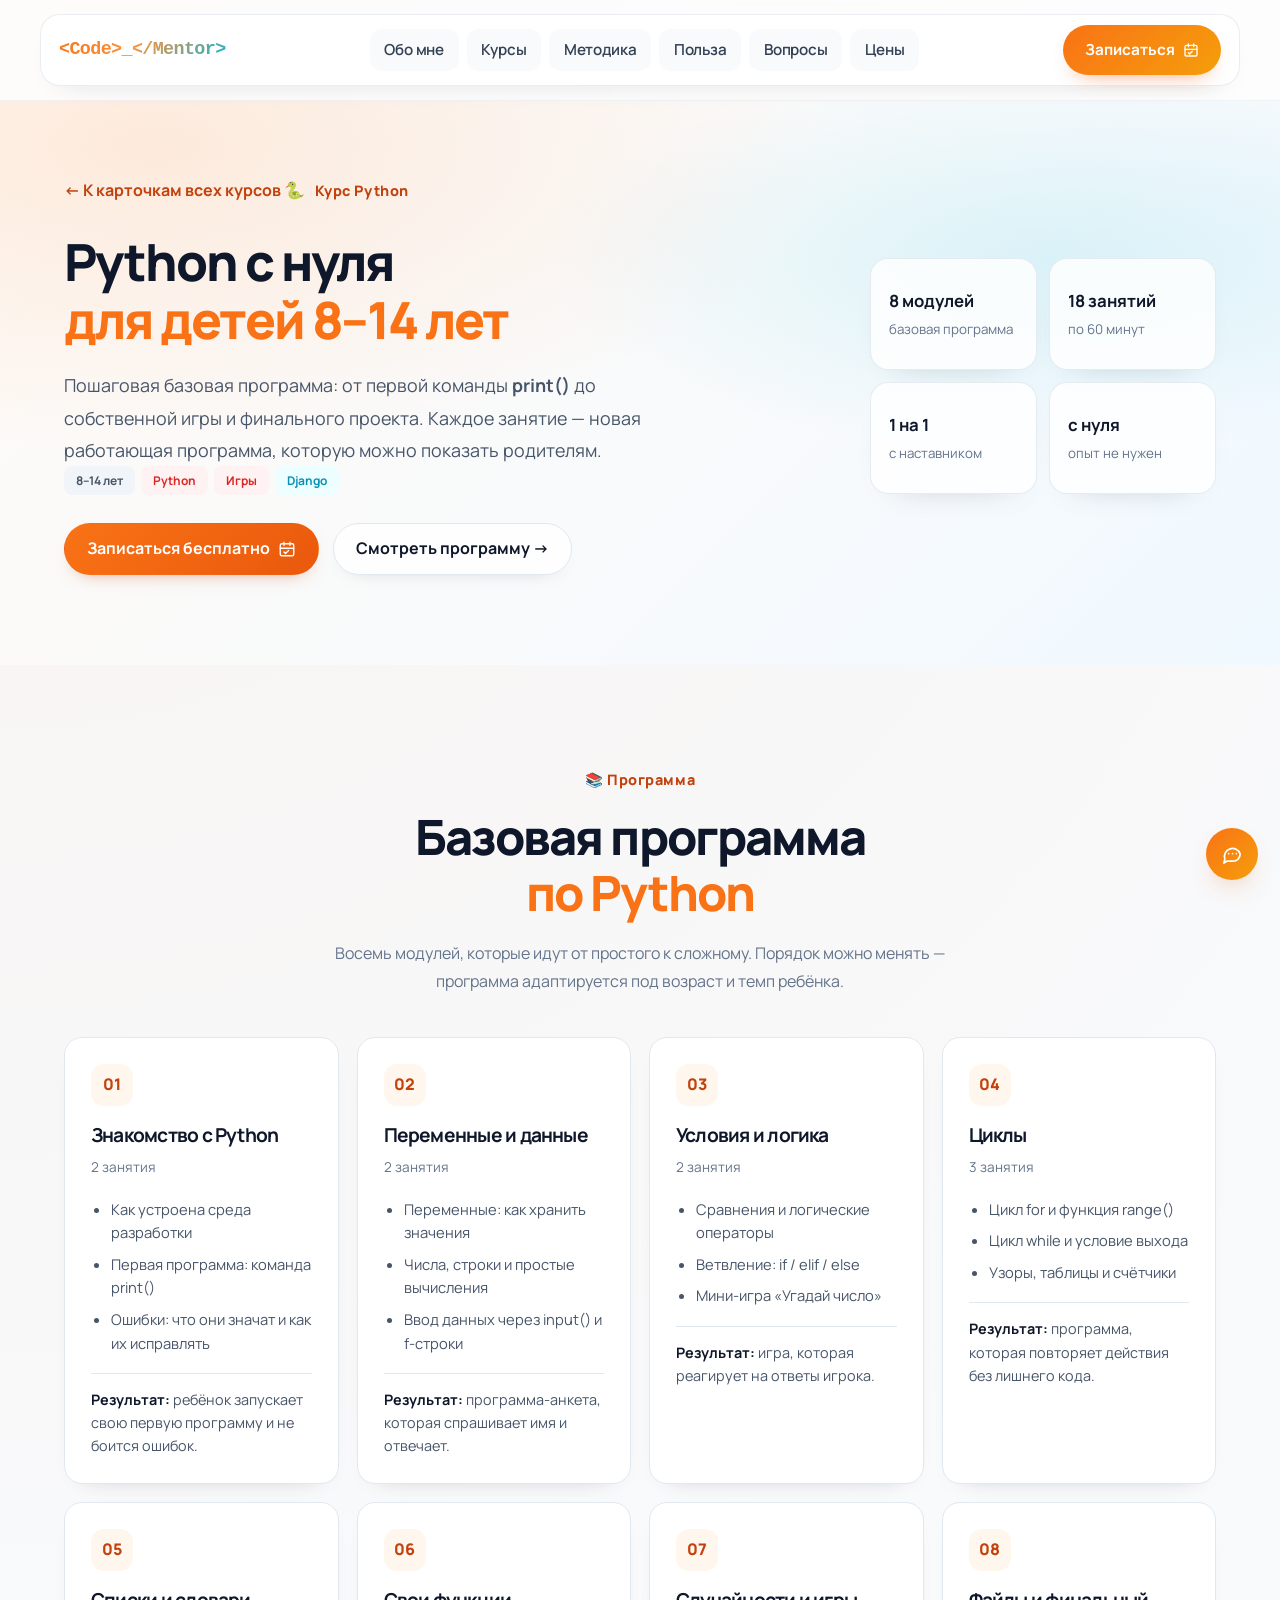
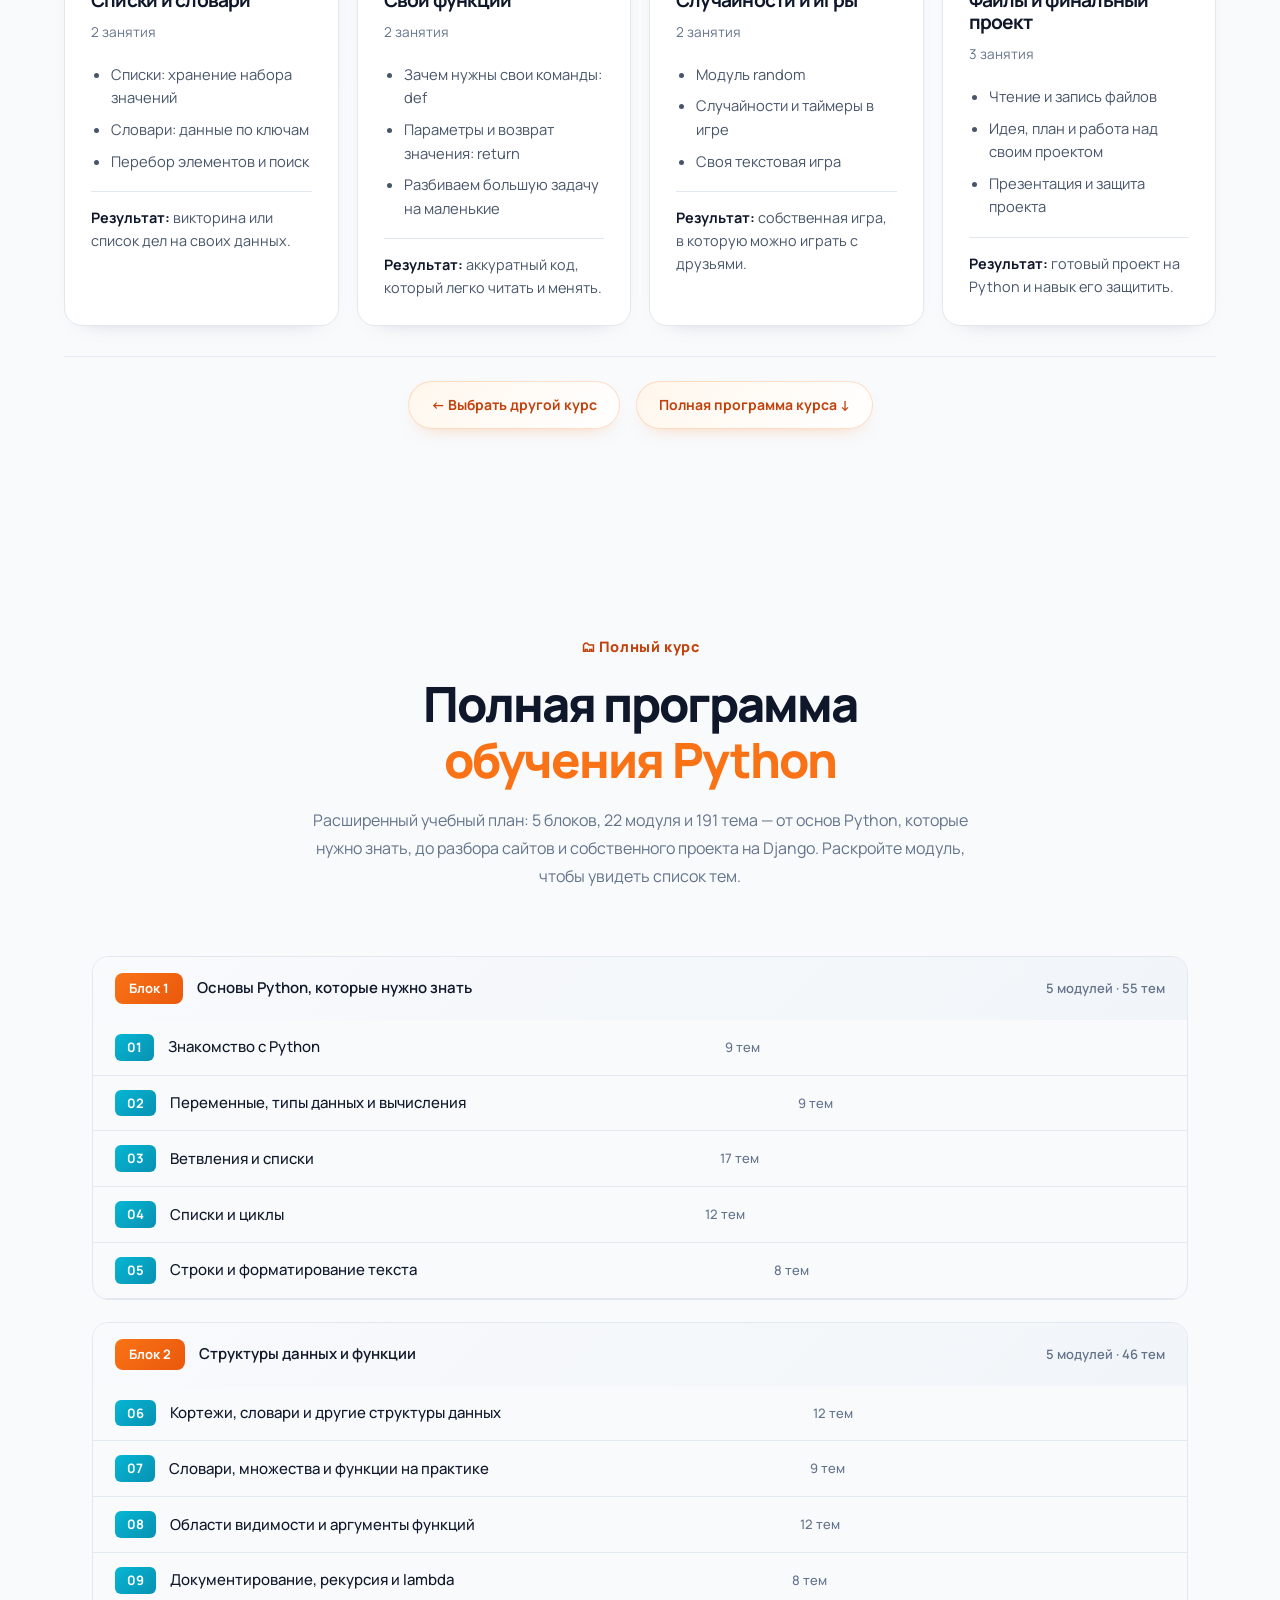
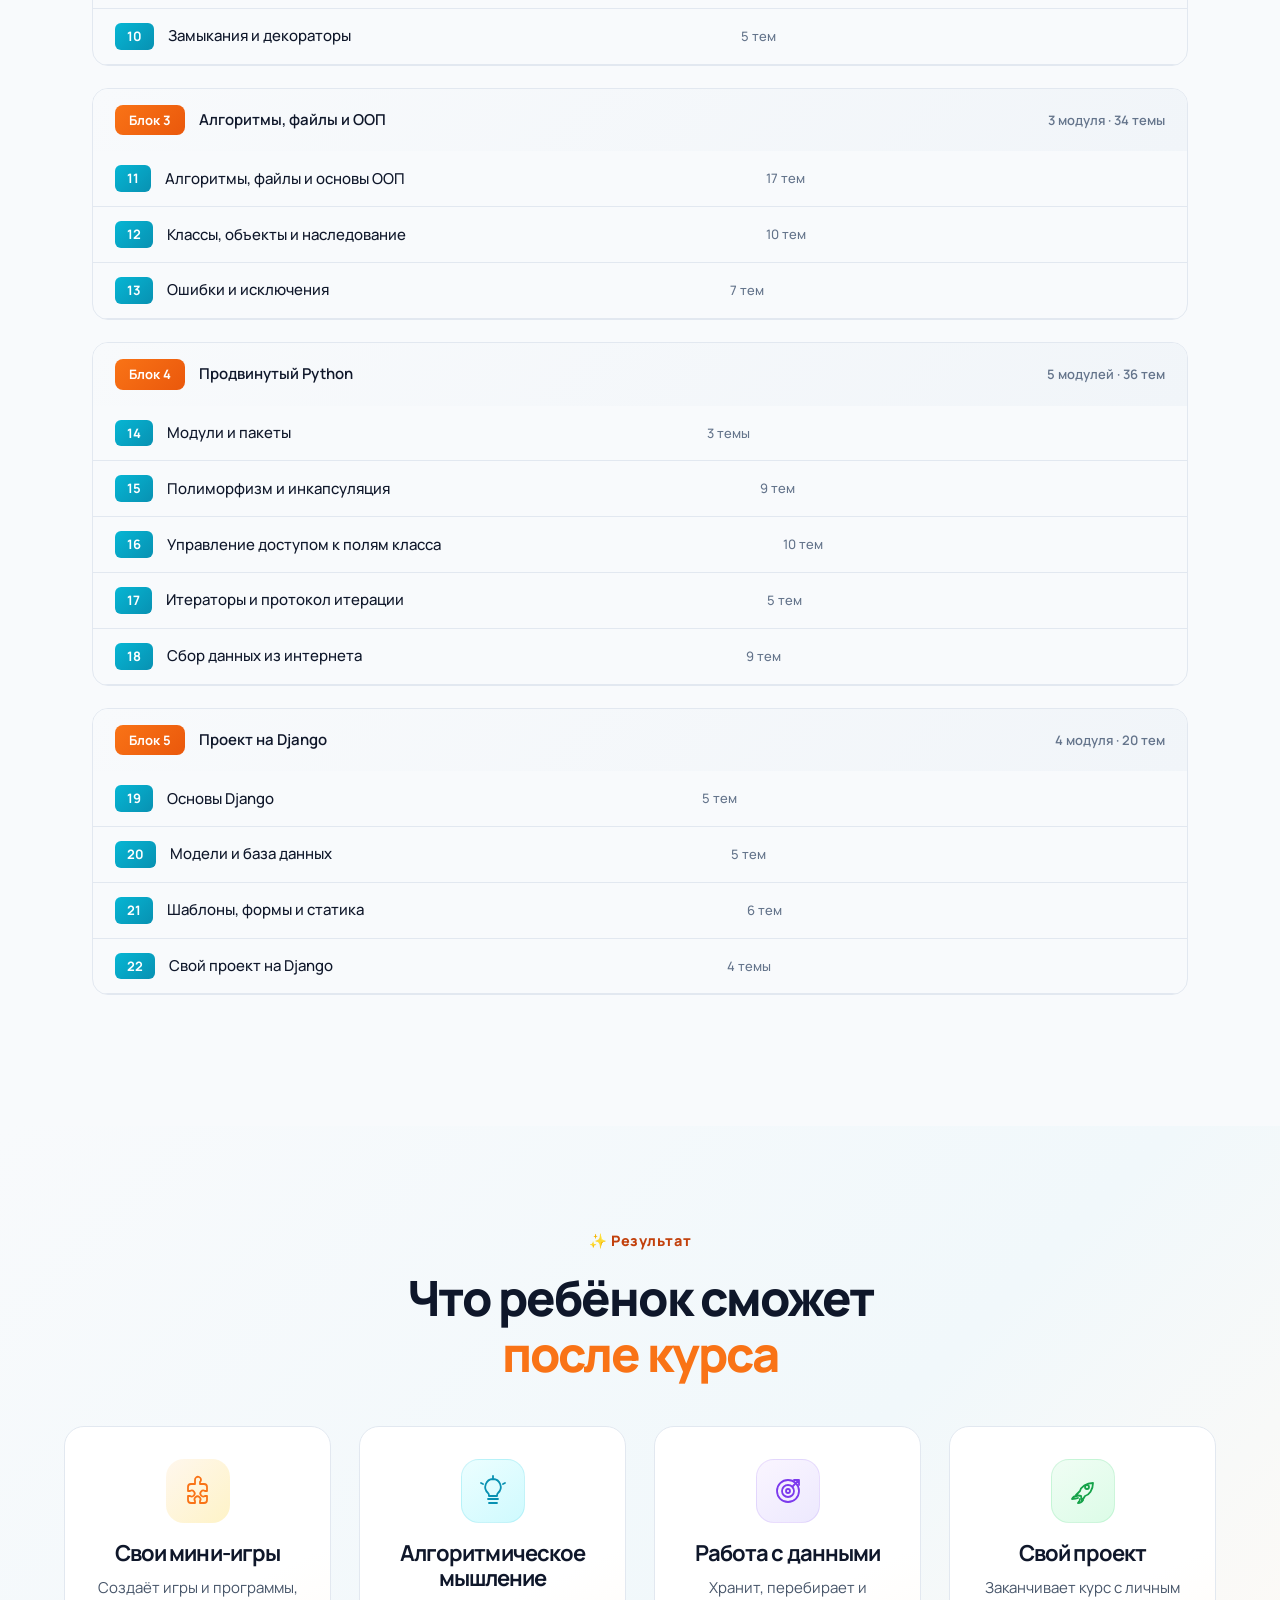
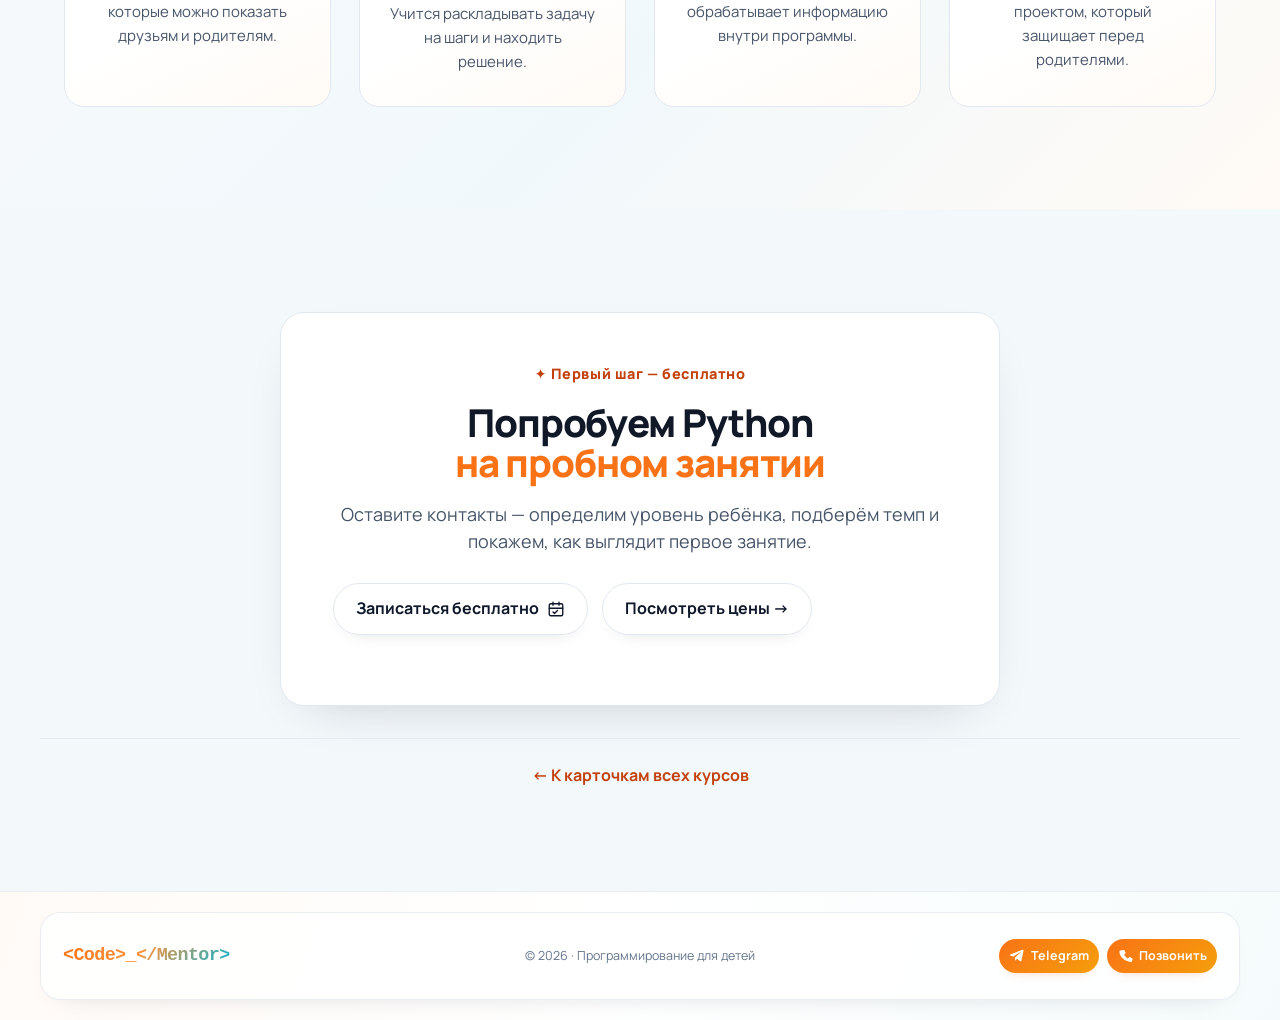
==== commit 448d7752: "Polish footer and support chat Co-authored-by: Copilot <223556219+Copilot@users.noreply.github.com>" ====
--- a/python.html
+++ b/python.html
@@ -10,7 +10,7 @@
   <link rel="preconnect" href="https://fonts.googleapis.com">
   <link rel="preconnect" href="https://fonts.gstatic.com" crossorigin>
   <link href="https://fonts.googleapis.com/css2?family=Manrope:wght@400;500;600;700;800&display=swap" rel="stylesheet">
-  <link rel="stylesheet" href="styles.css?v=20261104-69">
+  <link rel="stylesheet" href="styles.css?v=20261106-100">
 </head>
 
 <body>
@@ -25,7 +25,12 @@
         <a href="index.html#faq">Вопросы</a>
         <a href="index.html#prices">Цены</a>
       </nav>
-      <a class="nav-button" href="index.html#signup">Записаться</a>
+      <a class="nav-button" href="index.html#signup">Записаться
+        <svg class="nav-button-icon" viewBox="0 0 24 24" fill="none" aria-hidden="true">
+          <rect x="3" y="5" width="18" height="16" rx="2" />
+          <path d="M16 3v4M8 3v4M3 11h18M8 16l2 2 4-4" />
+        </svg>
+      </a>
     </div>
   </header>
 
@@ -45,7 +50,9 @@
             <span class="tech django">Django</span>
           </div>
           <div class="actions">
-            <a class="btn primary" href="index.html#signup">Записаться бесплатно <b>↗</b></a>
+            <a class="btn primary" href="index.html#signup">Записаться бесплатно
+              <svg class="booking-button-icon" viewBox="0 0 24 24" fill="none" aria-hidden="true"><rect x="3" y="5" width="18" height="16" rx="2"/><path d="M16 3v4M8 3v4M3 11h18M8 16l2 2 4-4"/></svg>
+            </a>
             <a class="btn white" href="#program">Смотреть программу →</a>
           </div>
         </div>
@@ -692,7 +699,9 @@
           <p>Оставите контакты — определим уровень ребёнка, подберём темп и покажем, как выглядит первое занятие.</p>
         </div>
         <div class="actions">
-          <a class="btn white" href="index.html#signup">Записаться бесплатно ↗</a>
+          <a class="btn white" href="index.html#signup">Записаться бесплатно
+            <svg class="booking-button-icon" viewBox="0 0 24 24" fill="none" aria-hidden="true"><rect x="3" y="5" width="18" height="16" rx="2"/><path d="M16 3v4M8 3v4M3 11h18M8 16l2 2 4-4"/></svg>
+          </a>
           <a class="btn white" href="index.html#prices">Посмотреть цены →</a>
         </div>
       </div>
@@ -705,41 +714,19 @@
   <footer>
     <div class="container footer-inner">
       <a class="logo" href="index.html#home"><span class="logo-mark">&lt;Code&gt;_&lt;/Mentor&gt;</span></a>
-      <span>© 2026 Code_Mentor · Программирование для детей</span>
+      <span>© 2026 · Программирование для детей</span>
       <div class="support-contacts-list footer-contacts" aria-label="Контакты">
-        <a class="support-contact-card" href="https://t.me/codementor_brest_bot?start=site" target="_blank" rel="noopener" aria-label="Открыть Telegram-бот @codementor_brest_bot">
-          <div class="support-contact-icon"><svg viewBox="0 0 24 24" fill="currentColor"><path d="M9.78 18.65l.28-4.23 7.68-6.92c.34-.31-.07-.46-.52-.19L7.74 13.3 3.64 12c-.88-.28-.89-.88.2-1.3l15.97-6.16c.73-.33 1.43.18 1.15 1.3l-2.72 12.81c-.19.91-.74 1.13-1.5.71L12.6 16.3l-1.99 1.93c-.23.23-.42.42-.83.42z"/></svg></div>
-          <div class="support-contact-info"><span class="support-contact-label">Telegram</span><span class="support-contact-value">@codementor_brest_bot</span></div>
-          <span class="support-contact-open" aria-hidden="true">↗</span>
+        <a class="footer-contact-link" href="https://t.me/codementor_brest_bot?start=site" target="_blank" rel="noopener" aria-label="Открыть Telegram-бот @codementor_brest_bot">
+          <svg viewBox="0 0 24 24" aria-hidden="true"><path d="M21.8 4.2 18.6 19c-.24 1.05-.86 1.3-1.73.8l-4.77-3.52-2.3 2.22c-.25.25-.46.46-.94.46l.34-4.86 8.86-8c.39-.35-.09-.55-.6-.2L6.5 12.84l-4.63-1.45c-1.01-.32-1.03-1 .21-1.49L20.2 2.7c.9-.33 1.68.22 1.6 1.5Z"/></svg>
+          <span>Telegram</span>
         </a>
-        <a class="support-contact-card" href="tel:+375339958966" aria-label="Позвонить по номеру +375 33 995-89-66">
-          <div class="support-contact-icon"><svg viewBox="0 0 24 24" fill="currentColor"><path d="M6.62 10.79a15.05 15.05 0 0 0 6.59 6.59l2.2-2.2a1 1 0 0 1 1.01-.24 11.36 11.36 0 0 0 3.58.57 1 1 0 0 1 1 1V20a1 1 0 0 1-1 1A17 17 0 0 1 3 4a1 1 0 0 1 1-1h3.5a1 1 0 0 1 1 1 11.36 11.36 0 0 0 .57 3.58 1 1 0 0 1-.24 1.01Z"/></svg></div>
-          <div class="support-contact-info"><span class="support-contact-label">Телефон</span><span class="support-contact-value">+375 33 995-89-66</span></div>
-        </a>
-        <a class="support-contact-card support-contact-qr" href="https://t.me/codementor_brest_bot?start=site" target="_blank" rel="noopener" aria-label="Открыть QR-код Telegram-бота @codementor_brest_bot">
-          <div class="support-contact-icon"><img class="support-qr-thumb" src="telegram-bot-qr.png" alt="" width="32" height="32" loading="lazy"></div>
-          <div class="support-contact-info">
-            <img class="support-qr-expanded" src="telegram-bot-qr.png" alt="" width="60" height="60" loading="lazy">
-            <span class="support-qr-copy"><span class="support-contact-label">QR-код Telegram</span><span class="support-contact-value">Наведите камеру телефона</span></span>
-          </div>
+        <a class="footer-contact-link" href="tel:+375339958966" aria-label="Позвонить по номеру +375 33 995-89-66">
+          <svg viewBox="0 0 24 24" aria-hidden="true"><path d="M7.1 3.5 10 3c.7-.1 1.4.3 1.6 1l1.1 3.2c.2.6 0 1.3-.5 1.7l-1.7 1.3a15.1 15.1 0 0 0 3.3 3.8 15.4 15.4 0 0 0 2.7 1.9l1.4-1.7c.4-.5 1.1-.7 1.7-.4l3 1.5c.6.3.9 1 .7 1.7l-.7 2.8c-.2.7-.8 1.2-1.6 1.2C11.3 20.7 3.2 12.4 3.6 5c0-.7.7-1.3 1.4-1.4l2.1-.1Z"/></svg>
+          <span>Позвонить</span>
         </a>
       </div>
     </div>
   </footer>
-
-  <aside class="contact-widget" aria-label="Контакты преподавателя">
-    <div class="contact-panel" id="contactPanel" hidden>
-      <button class="contact-close" type="button" aria-label="Закрыть окно контактов">×</button>
-      <span class="contact-kicker">Связаться со мной</span>
-      <h2>Обсудим занятия<br><span>для вашего ребёнка</span></h2>
-      <p>Расскажите о возрасте и интересах ребёнка — подберём подходящий формат обучения.</p>
-      <a class="contact-action" href="index.html#signup">Оставить заявку <span>↗</span></a>
-    </div>
-    <button class="contact-toggle" type="button" aria-expanded="false" aria-controls="contactPanel">
-      <span class="contact-toggle-icon" aria-hidden="true">✦</span>
-      <span>Контакты</span>
-    </button>
-  </aside>
 
   <div class="support-widget" id="supportWidget" data-endpoint="https://proud-surf-8913.sergiyteslenkodeveloper.workers.dev">
     <div class="support-panel" id="supportPanel">
@@ -796,23 +783,33 @@
         </div>
       </div>
     </div>
-    <button class="support-toggle" type="button" id="supportToggle" aria-expanded="false" aria-controls="supportPanel">
-      <span class="support-toggle-icon"><svg viewBox="0 0 24 24"><path d="M6.62 10.79a15.05 15.05 0 0 0 6.59 6.59l2.2-2.2a1 1 0 0 1 1.01-.24 11.36 11.36 0 0 0 3.58.57 1 1 0 0 1 1 1V20a1 1 0 0 1-1 1A17 17 0 0 1 3 4a1 1 0 0 1 1-1h3.5a1 1 0 0 1 1 1 11.36 11.36 0 0 0 .57 3.58 1 1 0 0 1-.24 1.01Z"/></svg></span>
-      <span class="support-toggle-label">Поддержка</span>
+    <button class="support-corner-toggle" type="button" id="supportCornerToggle" aria-label="Открыть поддержку" aria-expanded="false" aria-controls="supportPanel">
+      <svg viewBox="0 0 24 24" aria-hidden="true"><path d="M20 11.5a7.5 7.5 0 0 1-7.5 7.5H6l-3 2 1-4.2A7.5 7.5 0 1 1 20 11.5Z"/><path d="M8 11h.01M12 11h.01M16 11h.01"/></svg>
     </button>
   </div>
   <script>
     document.addEventListener('DOMContentLoaded', function () {
       var widget = document.getElementById('supportWidget');
       var toggle = document.getElementById('supportToggle');
+      var cornerToggle = document.getElementById('supportCornerToggle');
       var panel = document.getElementById('supportPanel');
       var closeBtn = document.getElementById('supportClose');
       var tabs = document.querySelectorAll('.support-tab[data-tab]');
       var panes = document.querySelectorAll('.support-pane');
-      if (!widget || !toggle || !panel) return;
-      function openWidget(){ widget.classList.add('open'); toggle.setAttribute('aria-expanded','true'); }
-      function closeWidget(){ widget.classList.remove('open'); toggle.setAttribute('aria-expanded','false'); }
-      toggle.addEventListener('click', function(){ widget.classList.contains('open') ? closeWidget() : openWidget(); });
+      if (!widget || !panel) return;
+      var toggles = [toggle, cornerToggle].filter(Boolean);
+      if (!toggles.length) return;
+      function syncToggleState(isOpen) {
+        toggles.forEach(function(button) {
+          button.setAttribute('aria-expanded', isOpen ? 'true' : 'false');
+          button.setAttribute('aria-label', isOpen ? 'Закрыть поддержку' : 'Открыть поддержку');
+        });
+      }
+      function openWidget(){ widget.classList.add('open'); syncToggleState(true); }
+      function closeWidget(){ widget.classList.remove('open'); syncToggleState(false); }
+      toggles.forEach(function(button) {
+        button.addEventListener('click', function(){ widget.classList.contains('open') ? closeWidget() : openWidget(); });
+      });
       if (closeBtn) closeBtn.addEventListener('click', closeWidget);
       document.addEventListener('keydown', function(e){ if (e.key === 'Escape') closeWidget(); });
       tabs.forEach(function(tab){
@@ -824,7 +821,7 @@
       });
     });
   </script>
-  <script src="script.js?v=20261104-14"></script>
+  <script src="script.js?v=20261106-17"></script>
   </body>
 
 </html>
--- a/styles.css
+++ b/styles.css
@@ -72,8 +72,8 @@
     display: inline-flex;
     align-items: center;
     justify-content: center;
-    min-height: 42px;
-    padding: 0.55rem 0.85rem;
+    min-height: 40px;
+    padding: 0.5rem 0.85rem;
     border: 1px solid transparent;
     border-radius: 12px;
     background: #f8fafc;
@@ -87,17 +87,17 @@
 }
 .nav nav a:hover {
     transform: translateY(-2px);
-    border-color: rgba(249,115,22,.2);
-    background: #fff7ed;
-    color: #c2410c;
-    box-shadow: 0 8px 18px -12px rgba(249,115,22,.7);
+    border-color: rgba(249,115,22,.12);
+    background: linear-gradient(110deg, #fff1e8 0%, #f8f8f7 52%, #edf8fb 100%);
+    color: #334155;
+    box-shadow: 0 8px 18px -12px rgba(249,115,22,.35);
 }
 .nav nav a:focus-visible {
     outline: 3px solid rgba(249,115,22,.35);
     outline-offset: 2px;
-    border-color: var(--accent);
-    background: #fff7ed;
-    color: #c2410c;
+    border-color: rgba(249,115,22,.12);
+    background: linear-gradient(110deg, #fff1e8 0%, #f8f8f7 52%, #edf8fb 100%);
+    color: #334155;
 }
 .logo {
     display: inline-flex;
@@ -121,32 +121,38 @@
 }
 .nav-button {
     display: inline-flex;
+    gap: 8px;
+    flex: 0 0 158px;
+    height: 50px;
     align-items: center;
     justify-content: center;
-    padding: 0.8rem 1.3rem;
+    padding: 0 1.2rem;
     border-radius: 999px;
     background: linear-gradient(135deg, var(--accent), #f59e0b);
     color: var(--white);
     font-weight: 700;
     font-size: 0.95rem;
-    box-shadow: 0 18px 35px -18px rgba(249,115,22,.8);
+    box-shadow: 0 10px 22px -14px rgba(234,88,12,.72);
     transition: transform .2s ease, box-shadow .2s ease;
 }
+.nav-button-icon { width: 16px; height: 16px; flex: 0 0 16px; stroke: currentColor; stroke-width: 2; stroke-linecap: round; stroke-linejoin: round; }
 .nav-button:hover,
 .nav-button:focus-visible {
-    transform: translateY(-2px);
-    box-shadow: 0 22px 40px -18px rgba(249,115,22,.9);
-}
-.support-widget { position: fixed; right: 24px; bottom: 48px; z-index: 9999; display: flex; flex-direction: column; align-items: flex-end; gap: 14px; font-family: var(--font); transition: bottom .25s ease; }
-.support-widget.near-footer { bottom: 112px; }
-.support-toggle { display: inline-flex; align-items: center; gap: 10px; height: 58px; padding: 0 24px 0 18px; border: 0; border-radius: 999px; background: linear-gradient(135deg, var(--accent), #ea580c); color: #fff; cursor: pointer; box-shadow: 0 18px 60px -18px rgba(249,115,22,.9); transition: transform .2s ease, box-shadow .2s ease; position: relative; overflow: hidden; }
-.support-toggle::after { content: ""; position: absolute; inset: 0; background: radial-gradient(circle at top, rgba(255,255,255,.18), transparent 55%); pointer-events: none; }
-.support-toggle:hover { transform: translateY(-4px); box-shadow: 0 22px 70px -16px rgba(249,115,22,.95); }
-.support-toggle:active { transform: translateY(-1px); }
-.support-toggle-icon { position: relative; z-index: 1; display: flex; align-items: center; justify-content: center; }
-.support-toggle-icon svg { width: 24px; height: 24px; fill: #fff; }
-.support-toggle-label { position: relative; z-index: 1; font-weight: 700; font-size: 15px; letter-spacing: -.01em; }
-.support-panel { display: none; width: min(380px, calc(100vw - 32px)); background: #fff; border: 1px solid rgba(148,163,184,.18); border-radius: 18px; box-shadow: 0 60px 120px -60px rgba(15,23,42,.6); overflow: hidden; flex-direction: column; transform-origin: bottom right; animation: support-slide-up .28s cubic-bezier(.25,.8,.25,1); }
+    transform: translateY(-1px);
+    box-shadow: 0 13px 24px -14px rgba(234,88,12,.78);
+}
+.support-widget { position: static; font-family: var(--font); }
+.support-toggle { padding: 0 12px; font: 700 .82rem var(--font); cursor: pointer; }
+.support-toggle::after { content: none; }
+.support-toggle:hover { transform: translateY(-2px); }
+.support-toggle-icon { display: flex; align-items: center; justify-content: center; }
+.support-toggle-icon svg { width: 20px; height: 20px; fill: currentColor; }
+.support-corner-toggle { position: fixed; z-index: 9998; right: 22px; bottom: var(--support-corner-bottom, 20px); display: grid; width: 52px; height: 52px; place-items: center; padding: 0; border: 0; border-radius: 50%; background: linear-gradient(135deg, var(--accent), #f59e0b); color: #fff; cursor: pointer; box-shadow: 0 12px 28px -16px rgba(234,88,12,.8); transition: bottom .2s ease, transform .2s ease, box-shadow .2s ease; }
+.support-corner-toggle.is-over-footer { visibility: hidden; pointer-events: none; }
+.support-corner-toggle svg { width: 23px; height: 23px; fill: none; stroke: currentColor; stroke-width: 1.8; stroke-linecap: round; stroke-linejoin: round; }
+.support-corner-toggle:hover { transform: translateY(-2px); box-shadow: 0 16px 30px -16px rgba(234,88,12,.85); }
+.support-corner-toggle:focus-visible { outline: 3px solid rgba(249,115,22,.35); outline-offset: 3px; }
+.support-panel { position: fixed; z-index: 9999; right: 22px; bottom: var(--support-panel-bottom, 84px); display: none; width: min(380px, calc(100vw - 44px)); background: #fff; border: 1px solid rgba(148,163,184,.18); border-radius: 18px; box-shadow: 0 60px 120px -60px rgba(15,23,42,.6); overflow: hidden; flex-direction: column; transform-origin: bottom right; animation: support-slide-up .28s cubic-bezier(.25,.8,.25,1); }
 .support-widget.open .support-panel { display: flex; }
 @keyframes support-slide-up { from { opacity: 0; transform: translateY(16px) scale(.98); } to { opacity: 1; transform: translateY(0) scale(1); } }
 .support-header { display: flex; align-items: center; gap: 12px; padding: 14px 18px; background: linear-gradient(135deg, var(--accent), #ea580c); color: #fff; }
@@ -222,13 +228,11 @@
 .support-contact-open { max-width: 0; overflow: hidden; color: #168fc4; font-size: 20px; font-weight: 700; opacity: 0; transition: max-width .2s ease, opacity .18s ease; }
 .support-contact-card:hover .support-contact-open, .support-contact-card:focus-visible .support-contact-open { max-width: 20px; opacity: 1; }
 @media (max-width: 980px) {
-  .support-widget { right: 16px; bottom: 40px; }
-  .support-widget.near-footer { bottom: 104px; }
-  .support-toggle { height: 54px; padding: 0 20px 0 16px; }
-  .support-panel { width: min(380px, calc(100vw - 32px)); border-radius: 16px; }
+  .support-corner-toggle { right: 14px; bottom: 14px; width: 48px; height: 48px; }
+  .support-panel { right: 14px; bottom: var(--support-panel-bottom, 74px); width: min(380px, calc(100vw - 28px)); border-radius: 16px; }
 }
 @media (max-height: 720px) {
-  .support-panel { max-height: calc(100dvh - 90px); }
+  .support-panel { max-height: calc(100dvh - 82px); }
   .support-panes { overflow-y: auto; }
 }
 /* Courses */
@@ -300,12 +304,13 @@
 .method-top { display: flex; align-items: center; justify-content: space-between; margin-bottom: 18px; }
 .method .number { display: inline-flex; align-items: center; gap: 8px; color: var(--accent); font: 800 14px ui-monospace, monospace; }
 .method .number::before { content: ''; width: 32px; height: 2px; background: var(--accent); }
-.method-icon { display: grid; width: 48px; height: 48px; place-items: center; border: 1px solid rgba(249,115,22,.12); border-radius: 16px; background: linear-gradient(145deg, #fff7ed, #ffedd5); font-size: 23px; transition: transform .4s cubic-bezier(.2,.8,.2,1); }
-.method:nth-child(2) .method-icon { border-color: rgba(6,182,212,.14); background: linear-gradient(145deg, #ecfeff, #cffafe); }
-.method:nth-child(3) .method-icon { border-color: rgba(124,58,237,.12); background: linear-gradient(145deg, #faf5ff, #ede9fe); }
-.method:nth-child(4) .method-icon { border-color: rgba(34,197,94,.14); background: linear-gradient(145deg, #f0fdf4, #dcfce7); }
+.method-icon { display: grid; width: 48px; height: 48px; place-items: center; border: 1px solid rgba(249,115,22,.14); border-radius: 16px; background: linear-gradient(145deg, #fff8f2, #ffedd5); color: #f97316; transition: transform .4s cubic-bezier(.2,.8,.2,1), box-shadow .3s ease; }
+.method-icon svg { width: 25px; height: 25px; stroke: currentColor; stroke-width: 1.8; stroke-linecap: round; stroke-linejoin: round; }
+.method:nth-child(2) .method-icon { border-color: rgba(6,182,212,.14); background: linear-gradient(145deg, #ecfeff, #cffafe); color: #0891b2; }
+.method:nth-child(3) .method-icon { border-color: rgba(124,58,237,.12); background: linear-gradient(145deg, #faf5ff, #ede9fe); color: #7c3aed; }
+.method:nth-child(4) .method-icon { border-color: rgba(34,197,94,.14); background: linear-gradient(145deg, #f0fdf4, #dcfce7); color: #16a34a; }
 .method:hover { transform: translateY(-5px); border-color: #d7e0eb; box-shadow: 0 18px 34px -16px rgba(15,23,42,.18); }
-.method:hover .method-icon { transform: rotate(-6deg) scale(1.08); }
+.method:hover .method-icon { transform: translateY(-2px) scale(1.06); box-shadow: 0 8px 18px -12px currentColor; }
 .method h3 { margin-bottom: 10px; font-size: 22px; }
 .method p { color: #475569; font-size: 15px; }
 
@@ -319,8 +324,14 @@
 .benefits > div:nth-child(4) { animation-delay: .4s; }
 .benefits > div:hover { transform: translateY(-7px); border-color: rgba(249,115,22,.24); background: linear-gradient(155deg, #fff 35%, #fff7ed); box-shadow: 0 20px 38px -18px rgba(15,23,42,.2); }
 .benefit-icon { display: flex; align-items: center; justify-content: center; width: 64px; height: 64px; border-radius: 18px; background: linear-gradient(135deg, #fff7ed, #fef3c7); margin: 0 auto 18px; transition: transform .3s; }
-.benefits > div:hover .benefit-icon { transform: translateY(-3px) rotate(-8deg) scale(1.08); }
-.benefit-icon svg { width: 32px; height: 32px; stroke: var(--accent); stroke-width: 2; fill: none; }
+.benefits > div:nth-child(2) .benefit-icon { border: 1px solid rgba(6,182,212,.14); background: linear-gradient(145deg, #ecfeff, #cffafe); }
+.benefits > div:nth-child(3) .benefit-icon { border: 1px solid rgba(124,58,237,.12); background: linear-gradient(145deg, #faf5ff, #ede9fe); }
+.benefits > div:nth-child(4) .benefit-icon { border: 1px solid rgba(34,197,94,.14); background: linear-gradient(145deg, #f0fdf4, #dcfce7); }
+.benefits > div:hover .benefit-icon { transform: translateY(-3px) scale(1.06); }
+.benefit-icon svg { width: 32px; height: 32px; stroke: #f97316; stroke-width: 1.8; stroke-linecap: round; stroke-linejoin: round; fill: none; }
+.benefits > div:nth-child(2) .benefit-icon svg { stroke: #0891b2; }
+.benefits > div:nth-child(3) .benefit-icon svg { stroke: #7c3aed; }
+.benefits > div:nth-child(4) .benefit-icon svg { stroke: #16a34a; }
 .benefits h3 { margin-bottom: 10px; font-size: 22px; }
 .benefits p { color: #475569; font-size: 15px; }
 
@@ -577,31 +588,32 @@
   grid-column: auto;
   margin-top: 8px;
   width: 100%;
-  min-height: 52px;
+  min-height: 50px;
   border: none;
-  background: var(--accent, #f97316) !important;
+  padding: 0 1.2rem;
+  background: linear-gradient(135deg, var(--accent), #f59e0b) !important;
   color: #fff !important;
   -webkit-text-fill-color: #fff;
-  transition: transform .16s ease, box-shadow .18s ease, filter .18s ease;
-  border-radius: 10px;
+  transition: transform .2s ease, box-shadow .2s ease, filter .2s ease;
+  border-radius: 999px;
   font-weight: 700;
-  font-size: 16px;
-  box-shadow: 0 8px 20px -8px rgba(249, 115, 22, 0.5);
+  font-size: .95rem;
+  box-shadow: 0 10px 22px -14px rgba(234,88,12,.72);
 }
 .signup-form .btn.white.is-success {
   background: #16a34a !important;
   box-shadow: 0 8px 20px -8px rgba(22, 163, 74, 0.45);
 }
 .signup-form .btn.white:hover {
-  background: var(--accent, #f97316) !important;
+  background: linear-gradient(135deg, var(--accent), #f59e0b) !important;
   color: #fff !important;
   -webkit-text-fill-color: #fff;
-  transform: translateY(-2px) scale(1.01);
+  transform: translateY(-1px);
   filter: brightness(1.06);
-  box-shadow: 0 10px 24px -8px rgba(249, 115, 22, 0.55);
+  box-shadow: 0 13px 24px -14px rgba(234,88,12,.78);
 }
 .signup-form .btn.white:active {
-  transform: translateY(2px) scale(.985);
+  transform: translateY(0);
   filter: brightness(.95);
   box-shadow: 0 3px 10px -7px rgba(249, 115, 22, 0.4);
 }
@@ -630,28 +642,139 @@
 .signup-telegram {
   display: flex;
   align-items: center;
-  gap: 16px;
+  gap: 14px;
+  width: 100%;
   max-width: 560px;
   margin: 24px auto 0;
-  padding: 12px 16px;
-  border: 1px solid #dce8f1;
-  border-radius: 16px;
-  background: linear-gradient(110deg, #f3faff, #fff 75%);
+  min-height: 88px;
+  padding: 10px 14px;
+  border: 1px solid #d7e4ee;
+  border-radius: 12px;
+  background:
+    radial-gradient(ellipse at 0% 100%, rgba(249, 115, 22, .10), transparent 42%),
+    radial-gradient(ellipse at 100% 0%, rgba(6, 182, 212, .12), transparent 45%),
+    linear-gradient(110deg, #fffaf5 0%, #fff 48%, #f3fbff 100%);
   color: var(--ink);
   text-align: left;
-  transition: border-color .2s ease, box-shadow .2s ease, transform .2s ease;
-}
-.signup-telegram:hover { transform: translateY(-2px); border-color: #b7dff2; box-shadow: 0 12px 24px -20px rgba(15,23,42,.35); }
-.signup-telegram img { display: block; width: 76px; height: auto; flex: 0 0 76px; border-radius: 9px; }
-.signup-telegram > span:nth-child(2) { display: flex; flex: 1; flex-direction: column; gap: 4px; }
+  font: inherit;
+  cursor: pointer;
+  transition: transform .18s ease, border-color .2s ease, box-shadow .2s ease, background .2s ease;
+}
+.signup-telegram:hover {
+  transform: translateY(-1px);
+  border-color: #9bd5ed;
+  background:
+    radial-gradient(ellipse at 0% 100%, rgba(249, 115, 22, .15), transparent 44%),
+    radial-gradient(ellipse at 100% 0%, rgba(6, 182, 212, .17), transparent 48%),
+    linear-gradient(110deg, #fff5eb 0%, #fff 48%, #eaf8ff 100%);
+  box-shadow: 0 10px 24px -16px rgba(6, 145, 190, .32);
+}
+.signup-telegram:focus-visible {
+  outline: 3px solid rgba(249, 115, 22, .25);
+  outline-offset: 3px;
+}
+.signup-telegram img {
+  display: block;
+  width: 68px;
+  height: 68px;
+  flex: 0 0 68px;
+  padding: 2px;
+  border: 1px solid #e2e8f0;
+  border-radius: 9px;
+  background: #fff;
+  object-fit: contain;
+}
+.signup-telegram > span:nth-child(2) { display: flex; flex: 1; min-width: 0; flex-direction: column; gap: 4px; }
 .signup-telegram strong { font-size: 14px; }
 .signup-telegram small { color: #64748b; font-size: 12px; line-height: 1.45; }
-.signup-telegram-arrow { color: #168fc4; font-size: 20px; font-weight: 700; }
+.signup-telegram-arrow {
+  display: grid;
+  width: 24px;
+  height: 24px;
+  flex: 0 0 24px;
+  place-items: center;
+  color: var(--accent);
+  transition: transform .2s ease, background .2s ease, border-color .2s ease;
+}
+.signup-telegram-arrow svg {
+  width: 20px;
+  height: 20px;
+  fill: currentColor;
+}
+.signup-telegram:hover .signup-telegram-arrow {
+  transform: translate(2px, -2px);
+}
 .signup-note {
   display: block;
   font-size: 14px;
   color: #64748b;
   margin-top: 18px;
+}
+.qr-dialog {
+  width: min(520px, calc(100vw - 32px));
+  max-width: none;
+  max-height: calc(100dvh - 32px);
+  margin: auto;
+  padding: 0;
+  overflow: auto;
+  border: 1px solid var(--line);
+  border-radius: 24px;
+  background: #fff;
+  color: var(--ink);
+  box-shadow: 0 20px 50px -30px rgba(15, 23, 42, .25);
+}
+.qr-dialog::backdrop { background: rgba(15, 23, 42, .48); backdrop-filter: blur(4px); }
+.qr-dialog-content {
+  position: relative;
+  display: flex;
+  flex-direction: column;
+  align-items: center;
+  gap: 16px;
+  padding: 40px 40px 32px;
+  text-align: center;
+}
+.qr-dialog-content h2 { padding: 0 24px; font-size: clamp(1.7rem, 5vw, 2.2rem); }
+.qr-dialog-content h2 span { color: var(--accent); }
+.qr-dialog-content p { max-width: 380px; color: #64748b; font-size: 14px; line-height: 1.55; }
+.qr-dialog-code {
+  width: min(100%, 360px);
+  padding: 10px;
+  border: 1px solid rgba(6, 182, 212, .18);
+  border-radius: 18px;
+  background: #fff;
+  box-shadow: 0 18px 42px -28px rgba(15, 23, 42, .4), 0 0 0 5px rgba(6, 182, 212, .045);
+}
+.qr-dialog-code > img {
+  display: block;
+  width: 100%;
+  height: auto;
+  aspect-ratio: 1;
+  object-fit: contain;
+  border-radius: 9px;
+  background: #fff;
+}
+.qr-dialog-close {
+  position: absolute;
+  top: 12px;
+  right: 12px;
+  display: grid;
+  width: 36px;
+  height: 36px;
+  place-items: center;
+  border: 0;
+  border-radius: 50%;
+  background: #f8fafc;
+  color: #334155;
+  font: inherit;
+  font-size: 24px;
+  line-height: 1;
+  cursor: pointer;
+}
+.qr-dialog-close:hover { background: #e2e8f0; }
+.qr-dialog-link { min-height: 48px; padding-inline: 24px; }
+@media (max-width: 620px) {
+  .qr-dialog-content { gap: 10px; padding: 24px 18px 18px; }
+  .qr-dialog-code { width: min(100%, calc(100dvh - 290px)); padding: 8px; }
 }
 
 @media (max-width: 980px) {
@@ -693,7 +816,6 @@
     font-size: 0.8rem;
   }
   .nav-button {
-    width: 100%;
     margin-left: 0;
   }
   .signup { padding: 72px 0 48px; }
@@ -704,11 +826,13 @@
   .signup-form .field-label { font-size: 15px; }
   .signup-form .field input,
   .signup-form .field select { font-size: 15px; }
-  .signup-form .btn.white { font-size: 16px; min-height: 62px; }
-  .signup-telegram { gap: 12px; margin-top: 20px; padding: 10px 12px; }
-  .signup-telegram img { width: 64px; flex-basis: 64px; }
+  .signup-form .btn.white { font-size: .95rem; min-height: 50px; }
+  .signup-telegram { width: 100%; gap: 10px; min-height: 78px; margin-top: 20px; padding: 8px 10px; }
+  .signup-telegram img { width: 58px; height: 58px; flex-basis: 58px; }
   .signup-telegram strong { font-size: 13px; }
-  .signup-telegram small { font-size: 11px; }
+  .signup-telegram small { font-size: 11px; overflow-wrap: anywhere; }
+  .signup-telegram-arrow { width: 22px; height: 22px; flex-basis: 22px; }
+  .signup-telegram-arrow svg { width: 18px; height: 18px; }
 }
 
 /* Shared page layout */
@@ -750,15 +874,87 @@
   transition: transform .2s ease, box-shadow .2s ease, background .2s ease, border-color .2s ease;
 }
 .btn:hover { transform: translateY(-2px); }
+.message-button-icon,
+.calculator-button-icon {
+  width: 18px;
+  height: 18px;
+  flex: 0 0 18px;
+}
+.booking-button-icon {
+  width: 18px;
+  height: 18px;
+  flex: 0 0 18px;
+  stroke: currentColor;
+  stroke-width: 1.8;
+  stroke-linecap: round;
+  stroke-linejoin: round;
+}
+.btn.white.courses-button {
+  gap: 10px;
+  border-color: rgba(249,115,22,.16);
+  background: linear-gradient(110deg, #fff8f2 0%, #fff 54%, #f1fafc 100%);
+  color: #334155;
+  box-shadow: 0 10px 24px -18px rgba(8,145,178,.4), 0 8px 20px -18px rgba(249,115,22,.5);
+}
+.btn.white.courses-button:hover {
+  border-color: rgba(6,182,212,.28);
+  background: linear-gradient(110deg, #fff1e8 0%, #f8f8f7 52%, #edf8fb 100%);
+  color: #0f172a;
+  box-shadow: 0 14px 28px -18px rgba(8,145,178,.5), 0 12px 24px -18px rgba(249,115,22,.55);
+}
+.courses-button-icon {
+  width: 18px;
+  height: 18px;
+  flex: 0 0 18px;
+  stroke: #ea580c;
+  stroke-width: 1.7;
+  stroke-linecap: round;
+  stroke-linejoin: round;
+  transition: transform .2s ease;
+}
+.courses-button:hover .courses-button-icon { transform: translateY(-1px); }
+.message-button-icon { stroke: currentColor; stroke-width: 1.8; stroke-linecap: round; stroke-linejoin: round; }
+.calculator-button-icon { stroke: currentColor; stroke-width: 1.6; stroke-linecap: round; stroke-linejoin: round; }
 .btn:focus-visible, a:focus-visible, button:focus-visible { outline: 3px solid rgba(249, 115, 22, .35); outline-offset: 3px; }
-.btn.primary { color: #fff; background: linear-gradient(135deg, var(--accent), #ea580c); box-shadow: 0 14px 28px -16px rgba(249, 115, 22, .9); }
-.btn.primary:hover { box-shadow: 0 18px 34px -15px rgba(249, 115, 22, .9); }
+.btn.primary { color: #fff; background: linear-gradient(135deg, var(--accent), #ea580c); box-shadow: 0 8px 20px -13px rgba(194, 65, 12, .65); }
+.btn.primary:hover { box-shadow: 0 12px 24px -13px rgba(194, 65, 12, .7); }
 .btn.white { color: var(--ink); background: rgba(255,255,255,.88); border-color: var(--line); box-shadow: 0 8px 22px -18px rgba(15,23,42,.35); }
 .btn.white:hover { border-color: rgba(249,115,22,.35); background: #fff; }
 .btn.full { width: 100%; }
 .text-link, .back-link { display: inline-flex; align-items: center; gap: 8px; color: #c2410c; font-weight: 700; }
 .text-link { margin-top: 22px; }
 .text-link:hover, .back-link:hover { color: #9a3412; }
+.about-more-link {
+  display: inline-flex;
+  align-items: center;
+  gap: 10px;
+  margin-top: 48px;
+  padding: 11px 16px;
+  border: 1px solid rgba(249,115,22,.16);
+  border-radius: 14px;
+  background: linear-gradient(110deg, #fff8f2 0%, #fff 54%, #f1fafc 100%);
+  color: #c2410c;
+  font-weight: 700;
+  box-shadow: 0 10px 24px -20px rgba(8,145,178,.45), 0 8px 20px -18px rgba(249,115,22,.5);
+  transition: transform .2s ease, box-shadow .2s ease, border-color .2s ease, background .2s ease;
+}
+.about-more-link:hover {
+  transform: translateY(-2px);
+  border-color: rgba(6,182,212,.28);
+  background: linear-gradient(110deg, #fff1e8 0%, #f8f8f7 52%, #edf8fb 100%);
+  box-shadow: 0 14px 28px -18px rgba(8,145,178,.5), 0 12px 24px -18px rgba(249,115,22,.55);
+}
+.about-more-link-icon {
+  width: 18px;
+  height: 18px;
+  flex: 0 0 18px;
+  stroke: #ea580c;
+  stroke-width: 1.8;
+  stroke-linecap: round;
+  stroke-linejoin: round;
+  transition: transform .2s ease;
+}
+.about-more-link:hover .about-more-link-icon { transform: scale(1.08); }
 
 /* Home hero */
 .hero {
@@ -869,19 +1065,24 @@
 }
 
 /* Footer and contact controls */
-footer { padding: 26px 0; border-top: 1px solid var(--line); background: #fff; }
-.footer-inner { display: grid; grid-template-columns: auto 1fr auto; align-items: center; gap: 20px; }
-.footer-inner > .logo { justify-self: start; }
-.footer-inner > span { color: #64748b; font-size: .88rem; text-align: center; }
-.footer-inner > a:last-child { color: #c2410c; font-weight: 700; }
-.footer-contacts { justify-content: flex-end; }
-.footer-contacts .support-contact-card { flex-basis: 44px; width: 44px; height: 44px; min-width: 44px; padding: 6px; border-radius: 12px; }
-.footer-contacts .support-contact-card:hover, .footer-contacts .support-contact-card:focus-visible { flex-basis: 220px; }
-.footer-contacts .support-contact-icon { width: 30px; height: 30px; flex-basis: 30px; }
-.footer-contacts .support-qr-thumb { width: 30px; height: 30px; }
-.footer-contacts .support-contact-qr:hover, .footer-contacts .support-contact-qr:focus-visible { height: 64px; }
-.footer-contacts .support-contact-qr .support-contact-info { gap: 6px; }
-.footer-contacts .support-qr-expanded { width: 48px; height: 48px; flex-basis: 48px; }
+footer { padding: 20px 0; border-top: 1px solid rgba(226,232,240,.75); background: linear-gradient(110deg, #fffaf6, #fff 48%, #f5fbfc); }
+.footer-inner { display: grid; grid-template-columns: minmax(0, 1fr) minmax(0, 1.3fr) minmax(0, 1fr); align-items: center; gap: 18px; min-height: 88px; padding: 18px 22px; border: 1px solid rgba(148,163,184,.2); border-radius: 20px; background: rgba(255,255,255,.82); box-shadow: 0 12px 30px -22px rgba(15,23,42,.22); text-align: center; }
+.footer-inner > .logo { justify-self: start; line-height: 1.2; }
+.footer-inner > span { color: #64748b; font-size: .78rem; line-height: 1.4; text-align: center; }
+.footer-brand-mark { font-size: .88em; font-weight: 800; vertical-align: baseline; }
+.footer-contacts { justify-content: flex-end; gap: 8px; flex-wrap: wrap; max-width: 100%; }
+.footer-contact-link { display: inline-flex; flex: 0 0 auto; min-height: 34px; align-items: center; justify-content: center; gap: 6px; padding: 0 10px; border: 0; border-radius: 999px; background: linear-gradient(135deg, var(--accent), #f59e0b); color: #fff; font-size: .78rem; font-weight: 700; white-space: nowrap; box-shadow: 0 6px 14px -12px rgba(234,88,12,.72); transition: transform .2s ease, box-shadow .2s ease, filter .2s ease; }
+.footer-contact-link svg { width: 16px; height: 16px; flex: 0 0 16px; fill: currentColor; }
+.footer-contact-link.support-toggle { width: auto; height: auto; flex: 0 0 auto; min-height: 34px; padding: 0 10px; border: 0; border-radius: 999px; background: linear-gradient(135deg, var(--accent), #f59e0b); color: #fff; box-shadow: 0 6px 14px -12px rgba(234,88,12,.72); position: static; overflow: visible; font-size: .78rem; animation: support-button-bob 2.4s ease-in-out infinite; }
+.footer-contact-link.support-toggle svg { width: 16px; height: 16px; fill: none; stroke: currentColor; stroke-width: 1.8; stroke-linecap: round; stroke-linejoin: round; }
+.footer-contact-link.support-toggle svg { stroke: currentColor; }
+.footer-contact-link.support-toggle:hover { animation-play-state: paused; transform: translateY(-1px); background: linear-gradient(135deg, var(--accent), #f59e0b); color: #fff; box-shadow: 0 13px 24px -14px rgba(234,88,12,.78); }
+.footer-contact-link.support-toggle:active { transform: translateY(0); }
+.footer-contact-link.support-toggle[aria-expanded="true"] { animation: none; background: linear-gradient(135deg, var(--accent), #f59e0b); color: #fff; }
+@keyframes support-button-bob { 0%, 76%, 100% { transform: translateY(0); } 83% { transform: translateY(-6px); } 89% { transform: translateY(0); } 95% { transform: translateY(-2px); } }
+@keyframes support-button-hue { 0%, 100% { background-color: #fff7ed; border-color: #fed7aa; } 50% { background-color: #ecfeff; border-color: #a5f3fc; } }
+.footer-contact-link:hover { transform: translateY(-1px); filter: brightness(1.04); box-shadow: 0 13px 24px -14px rgba(234,88,12,.78); }
+.footer-contact-link:focus-visible { outline: 3px solid rgba(249,115,22,.25); outline-offset: 3px; }
 .contact-widget { position: fixed; z-index: 1000; right: 24px; bottom: 24px; display: grid; justify-items: end; gap: 12px; }
 .contact-toggle { display: inline-flex; align-items: center; gap: 9px; min-height: 54px; padding: 0 20px; border: 0; border-radius: 999px; background: linear-gradient(135deg, var(--accent), #ea580c); color: #fff; font: inherit; font-weight: 700; cursor: pointer; box-shadow: 0 14px 32px -14px rgba(249,115,22,.8); }
 .contact-toggle-icon { font-size: 1.2rem; }
@@ -926,8 +1127,9 @@
   .course-facts { gap: 8px; }
   .course-facts > div { min-height: 96px; padding: 13px; }
   .skill-group { grid-template-columns: 1fr; gap: 6px; }
-  .footer-inner { grid-template-columns: 1fr; justify-items: center; gap: 12px; text-align: center; }
-  .footer-inner > .logo, .footer-inner > span { justify-self: center; }
+  footer { padding: 16px 0; }
+  .footer-inner { grid-template-columns: minmax(0, 1fr); justify-items: center; gap: 14px; min-height: 0; padding: 18px 14px; text-align: center; }
+  .footer-inner > .logo, .footer-inner > span { justify-self: center; text-align: center; }
   .footer-contacts { justify-content: center; }
   .contact-widget { right: 14px; bottom: 14px; }
   .contact-toggle { min-height: 48px; padding: 0 16px; }
@@ -935,6 +1137,7 @@
 }
 @media (prefers-reduced-motion: reduce) {
   *, *::before, *::after { scroll-behavior: auto !important; animation-duration: .01ms !important; animation-iteration-count: 1 !important; transition-duration: .01ms !important; }
+  .footer-contact-link.support-toggle { animation: none; }
 }
 
 @keyframes fadeUp {
